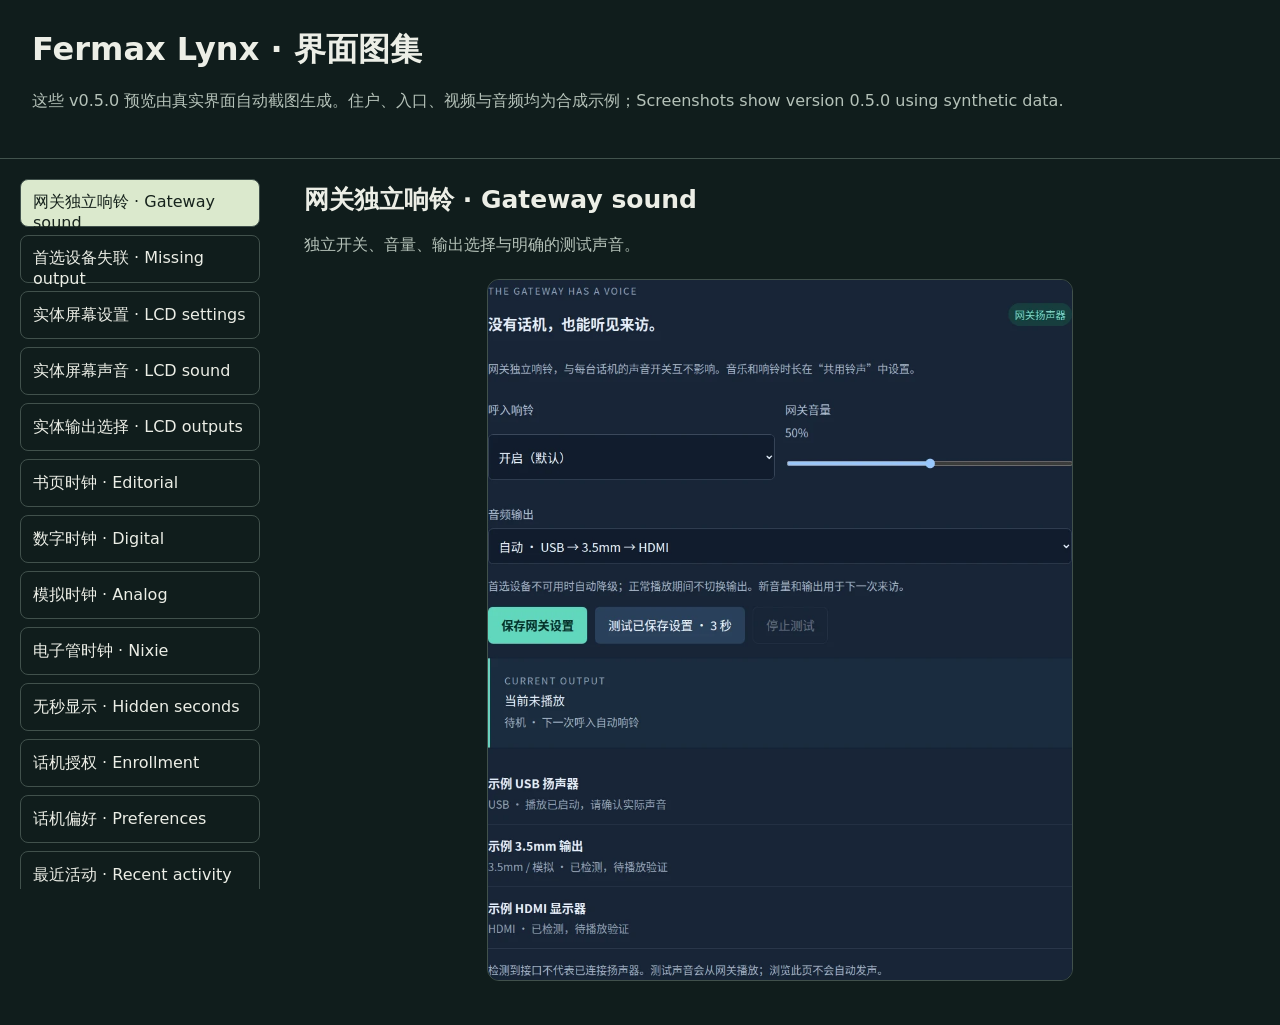
==== docs/demo/index.html @ 6177f625 "Prepare v0.5.0 gateway sound release documentation" ====
<!doctype html>
<html lang="zh-CN"><meta charset="utf-8"><meta name="viewport" content="width=device-width, initial-scale=1">
<title>Fermax Lynx · 界面图集</title><style>
:root{color-scheme:dark;font-family:system-ui,sans-serif;background:#101d1c;color:#eceee6}*{box-sizing:border-box}body{margin:0}header{padding:28px 32px;border-bottom:1px solid #42534d}h1{font-size:32px;margin:0 0 12px}p{line-height:1.65;color:#b5c2b9}main{display:grid;grid-template-columns:280px minmax(0,1fr)}nav{padding:20px;display:grid;gap:8px;align-content:start;max-height:calc(100vh - 170px);overflow:auto;position:sticky;top:0}button{font:inherit;font-size:16px;text-align:left;color:inherit;border:1px solid #41514c;background:transparent;border-radius:8px;padding:12px;min-height:48px;cursor:pointer}button[aria-pressed=true]{background:#dbe9cd;color:#17231d}button:focus-visible,a:focus-visible{outline:3px solid #ebc777;outline-offset:3px}section{padding:24px;min-width:0}figure{margin:0}figure[hidden]{display:none}h2{margin:0;font-size:25px}img{display:block;max-width:100%;max-height:78vh;height:auto;width:auto;margin:20px auto;border:1px solid #41514c;border-radius:12px}a{color:#dbe9cd}@media(max-width:720px){main{display:block}nav{position:static;max-height:230px;grid-template-columns:repeat(2,minmax(0,1fr))}header,section{padding:20px}h1{font-size:27px}}
</style><header><h1>Fermax Lynx · 界面图集</h1><p>这些 v0.5.0 预览由真实界面自动截图生成。住户、入口、视频与音频均为合成示例；Screenshots show version 0.5.0 using synthetic data.</p></header><main><nav aria-label="选择界面"><button type="button" data-index="0" aria-pressed="true">网关独立响铃 · Gateway sound</button><button type="button" data-index="1" aria-pressed="false">首选设备失联 · Missing output</button><button type="button" data-index="2" aria-pressed="false">实体屏幕设置 · LCD settings</button><button type="button" data-index="3" aria-pressed="false">实体屏幕声音 · LCD sound</button><button type="button" data-index="4" aria-pressed="false">实体输出选择 · LCD outputs</button><button type="button" data-index="5" aria-pressed="false">书页时钟 · Editorial</button><button type="button" data-index="6" aria-pressed="false">数字时钟 · Digital</button><button type="button" data-index="7" aria-pressed="false">模拟时钟 · Analog</button><button type="button" data-index="8" aria-pressed="false">电子管时钟 · Nixie</button><button type="button" data-index="9" aria-pressed="false">无秒显示 · Hidden seconds</button><button type="button" data-index="10" aria-pressed="false">话机授权 · Enrollment</button><button type="button" data-index="11" aria-pressed="false">话机偏好 · Preferences</button><button type="button" data-index="12" aria-pressed="false">最近活动 · Recent activity</button><button type="button" data-index="13" aria-pressed="false">入口预览 · Preview</button><button type="button" data-index="14" aria-pressed="false">来访画面 · Incoming visit</button><button type="button" data-index="15" aria-pressed="false">响铃结束 · Ring window ended</button><button type="button" data-index="16" aria-pressed="false">本次静音 · Muted visit</button><button type="button" data-index="17" aria-pressed="false">竖屏平板 · Portrait tablet</button><button type="button" data-index="18" aria-pressed="false">手机竖屏 · Narrow screen</button><button type="button" data-index="19" aria-pressed="false">手机横屏 · Short landscape</button><button type="button" data-index="20" aria-pressed="false">画面过期 · Stale frame</button><button type="button" data-index="21" aria-pressed="false">连接中断 · Offline</button><button type="button" data-index="22" aria-pressed="false">授权撤销 · Revoked</button><button type="button" data-index="23" aria-pressed="false">限时自动开门 · Timed policy</button><button type="button" data-index="24" aria-pressed="false">无时限自动开门 · Unlimited policy</button><button type="button" data-index="25" aria-pressed="false">管理页失联 · Unknown policy state</button><button type="button" data-index="26" aria-pressed="false">放大管理页 · 200% layout</button><button type="button" data-index="27" aria-pressed="false">设置导航 · Settings navigation</button><button type="button" data-index="28" aria-pressed="false">16 首铃声 · Ringtone library</button><button type="button" data-index="29" aria-pressed="false">管理员登录 · Sign in</button><button type="button" data-index="30" aria-pressed="false">管理首页 · Dashboard</button><button type="button" data-index="31" aria-pressed="false">内置铃声 · Built-in melodies</button><button type="button" data-index="32" aria-pressed="false">自定义音乐 · Custom music</button><button type="button" data-index="33" aria-pressed="false">网关配置 · Configuration</button><button type="button" data-index="34" aria-pressed="false">密码设置 · Password</button><button type="button" data-index="35" aria-pressed="false">事件日志 · Journal</button><button type="button" data-index="36" aria-pressed="false">设备管理 · Devices</button></nav><section aria-live="polite"><figure id="view-0"><figcaption><h2>网关独立响铃 · Gateway sound</h2><p>独立开关、音量、输出选择与明确的测试声音。</p></figcaption><a href="admin-gateway-sound.webp"><img src="admin-gateway-sound.webp" alt="网关独立响铃 · Gateway sound" loading="lazy"></a></figure><figure id="view-1" hidden><figcaption><h2>首选设备失联 · Missing output</h2><p>保留首选偏好，显示设备状态并自动降级。</p></figcaption><a href="admin-gateway-no-device.webp"><img src="admin-gateway-no-device.webp" alt="首选设备失联 · Missing output" loading="lazy"></a></figure><figure id="view-2" hidden><figcaption><h2>实体屏幕设置 · LCD settings</h2><p>声音与自动开门分别进入，保留大触控按钮。</p></figcaption><a href="lcd-settings.webp"><img src="lcd-settings.webp" alt="实体屏幕设置 · LCD settings" loading="lazy"></a></figure><figure id="view-3" hidden><figcaption><h2>实体屏幕声音 · LCD sound</h2><p>本机开关、音量、实际输出及三秒试音。</p></figcaption><a href="lcd-sound.webp"><img src="lcd-sound.webp" alt="实体屏幕声音 · LCD sound" loading="lazy"></a></figure><figure id="view-4" hidden><figcaption><h2>实体输出选择 · LCD outputs</h2><p>大按钮分页选择自动或具体设备。</p></figcaption><a href="lcd-outputs.webp"><img src="lcd-outputs.webp" alt="实体输出选择 · LCD outputs" loading="lazy"></a></figure><figure id="view-5" hidden><figcaption><h2>书页时钟 · Editorial</h2><p>舒展的衬线数字与低对比度状态。</p></figcaption><a href="clock-editorial.webp"><img src="clock-editorial.webp" alt="书页时钟 · Editorial" loading="lazy"></a></figure><figure id="view-6" hidden><figcaption><h2>数字时钟 · Digital</h2><p>醒目的数字，适合远距离查看。</p></figcaption><a href="clock-digital.webp"><img src="clock-digital.webp" alt="数字时钟 · Digital" loading="lazy"></a></figure><figure id="view-7" hidden><figcaption><h2>模拟时钟 · Analog</h2><p>刻度与指针；秒针可隐藏、跳动或平滑移动。</p></figcaption><a href="clock-analog.webp"><img src="clock-analog.webp" alt="模拟时钟 · Analog" loading="lazy"></a></figure><figure id="view-8" hidden><figcaption><h2>电子管时钟 · Nixie</h2><p>由 CSS 绘制的暖色玻璃与发光数字。</p></figcaption><a href="clock-nixie.webp"><img src="clock-nixie.webp" alt="电子管时钟 · Nixie" loading="lazy"></a></figure><figure id="view-9" hidden><figcaption><h2>无秒显示 · Hidden seconds</h2><p>隐藏秒数，让空闲界面更安静。</p></figcaption><a href="clock-nixie-quiet.webp"><img src="clock-nixie-quiet.webp" alt="无秒显示 · Hidden seconds" loading="lazy"></a></figure><figure id="view-10" hidden><figcaption><h2>话机授权 · Enrollment</h2><p>管理员选择设备名称与入口范围。</p></figcaption><a href="phone-enrollment.webp"><img src="phone-enrollment.webp" alt="话机授权 · Enrollment" loading="lazy"></a></figure><figure id="view-11" hidden><figcaption><h2>话机偏好 · Preferences</h2><p>本机时钟、秒针、音量与入口预览。</p></figcaption><a href="phone-preferences.webp"><img src="phone-preferences.webp" alt="话机偏好 · Preferences" loading="lazy"></a></figure><figure id="view-12" hidden><figcaption><h2>最近活动 · Recent activity</h2><p>展开查看最近三项活动。</p></figcaption><a href="phone-recent.webp"><img src="phone-recent.webp" alt="最近活动 · Recent activity" loading="lazy"></a></figure><figure id="view-13" hidden><figcaption><h2>入口预览 · Preview</h2><p>完整保留 4:3 画面，操作浮在画面上。</p></figcaption><a href="phone-preview.webp"><img src="phone-preview.webp" alt="入口预览 · Preview" loading="lazy"></a></figure><figure id="view-14" hidden><figcaption><h2>来访画面 · Incoming visit</h2><p>紧凑标题与大触控按钮，音乐按设定时长循环。</p></figcaption><a href="phone-incoming.webp"><img src="phone-incoming.webp" alt="来访画面 · Incoming visit" loading="lazy"></a></figure><figure id="view-15" hidden><figcaption><h2>响铃结束 · Ring window ended</h2><p>音乐停止后仍可查看画面和操作。</p></figcaption><a href="phone-ring-ended.webp"><img src="phone-ring-ended.webp" alt="响铃结束 · Ring window ended" loading="lazy"></a></figure><figure id="view-16" hidden><figcaption><h2>本次静音 · Muted visit</h2><p>只静音当前来访。</p></figcaption><a href="phone-muted.webp"><img src="phone-muted.webp" alt="本次静音 · Muted visit" loading="lazy"></a></figure><figure id="view-17" hidden><figcaption><h2>竖屏平板 · Portrait tablet</h2><p>完整画面居中，保留必要留白。</p></figcaption><a href="phone-portrait.webp"><img src="phone-portrait.webp" alt="竖屏平板 · Portrait tablet" loading="lazy"></a></figure><figure id="view-18" hidden><figcaption><h2>手机竖屏 · Narrow screen</h2><p>较窄屏幕仍保留完整画面与操作。</p></figcaption><a href="phone-mobile.webp"><img src="phone-mobile.webp" alt="手机竖屏 · Narrow screen" loading="lazy"></a></figure><figure id="view-19" hidden><figcaption><h2>手机横屏 · Short landscape</h2><p>短横屏使用紧凑的覆盖控件。</p></figcaption><a href="phone-wide.webp"><img src="phone-wide.webp" alt="手机横屏 · Short landscape" loading="lazy"></a></figure><figure id="view-20" hidden><figcaption><h2>画面过期 · Stale frame</h2><p>不把旧帧当成实时画面。</p></figcaption><a href="phone-stale-video.webp"><img src="phone-stale-video.webp" alt="画面过期 · Stale frame" loading="lazy"></a></figure><figure id="view-21" hidden><figcaption><h2>连接中断 · Offline</h2><p>状态清楚呈现，断线时禁用控制。</p></figcaption><a href="phone-offline.webp"><img src="phone-offline.webp" alt="连接中断 · Offline" loading="lazy"></a></figure><figure id="view-22" hidden><figcaption><h2>授权撤销 · Revoked</h2><p>撤销后退出话机，重新授权才能使用。</p></figcaption><a href="phone-revoked.webp"><img src="phone-revoked.webp" alt="授权撤销 · Revoked" loading="lazy"></a></figure><figure id="view-23" hidden><figcaption><h2>限时自动开门 · Timed policy</h2><p>已启用时仅显示状态、截止时间和停止按钮。</p></figcaption><a href="admin-auto-timed.webp"><img src="admin-auto-timed.webp" alt="限时自动开门 · Timed policy" loading="lazy"></a></figure><figure id="view-24" hidden><figcaption><h2>无时限自动开门 · Unlimited policy</h2><p>只提供停止操作，隐藏再次启用和时长选择。</p></figcaption><a href="admin-auto-unlimited.webp"><img src="admin-auto-unlimited.webp" alt="无时限自动开门 · Unlimited policy" loading="lazy"></a></figure><figure id="view-25" hidden><figcaption><h2>管理页失联 · Unknown policy state</h2><p>无法确认服务器状态时隐藏策略操作，恢复后重新读取。</p></figcaption><a href="admin-offline.webp"><img src="admin-offline.webp" alt="管理页失联 · Unknown policy state" loading="lazy"></a></figure><figure id="view-26" hidden><figcaption><h2>放大管理页 · 200% layout</h2><p>导航自然换行，入口按钮不重叠。</p></figcaption><a href="admin-zoom.webp"><img src="admin-zoom.webp" alt="放大管理页 · 200% layout" loading="lazy"></a></figure><figure id="view-27" hidden><figcaption><h2>设置导航 · Settings navigation</h2><p>铃声、话机设备、网关配置和密码按任务分区。</p></figcaption><a href="admin-settings.webp"><img src="admin-settings.webp" alt="设置导航 · Settings navigation" loading="lazy"></a></figure><figure id="view-28" hidden><figcaption><h2>16 首铃声 · Ringtone library</h2><p>点击选择并试听，保存后用于下一次来访。</p></figcaption><a href="admin-ringtone-library.webp"><img src="admin-ringtone-library.webp" alt="16 首铃声 · Ringtone library" loading="lazy"></a></figure><figure id="view-29" hidden><figcaption><h2>管理员登录 · Sign in</h2><p>独立的管理员登录入口。</p></figcaption><a href="admin-login.webp"><img src="admin-login.webp" alt="管理员登录 · Sign in" loading="lazy"></a></figure><figure id="view-30" hidden><figcaption><h2>管理首页 · Dashboard</h2><p>网关、入口、策略与活动概览。</p></figcaption><a href="admin-dashboard.webp"><img src="admin-dashboard.webp" alt="管理首页 · Dashboard" loading="lazy"></a></figure><figure id="view-31" hidden><figcaption><h2>内置铃声 · Built-in melodies</h2><p>管理员配置铃声及 15/30/45/60 秒时长。</p></figcaption><a href="admin-ringtone.webp"><img src="admin-ringtone.webp" alt="内置铃声 · Built-in melodies" loading="lazy"></a></figure><figure id="view-32" hidden><figcaption><h2>自定义音乐 · Custom music</h2><p>导入、试听并保存自己的音乐。</p></figcaption><a href="admin-custom-music.webp"><img src="admin-custom-music.webp" alt="自定义音乐 · Custom music" loading="lazy"></a></figure><figure id="view-33" hidden><figcaption><h2>网关配置 · Configuration</h2><p>身份、接口与入口配置；保存不改变系统网卡地址。</p></figcaption><a href="admin-network.webp"><img src="admin-network.webp" alt="网关配置 · Configuration" loading="lazy"></a></figure><figure id="view-34" hidden><figcaption><h2>密码设置 · Password</h2><p>修改管理员密码。</p></figcaption><a href="admin-password.webp"><img src="admin-password.webp" alt="密码设置 · Password" loading="lazy"></a></figure><figure id="view-35" hidden><figcaption><h2>事件日志 · Journal</h2><p>查询并导出网关活动记录。</p></figcaption><a href="admin-journal.webp"><img src="admin-journal.webp" alt="事件日志 · Journal" loading="lazy"></a></figure><figure id="view-36" hidden><figcaption><h2>设备管理 · Devices</h2><p>查看设备授权及其入口范围。</p></figcaption><a href="admin-devices.webp"><img src="admin-devices.webp" alt="设备管理 · Devices" loading="lazy"></a></figure></section></main><script>
document.querySelectorAll('nav button').forEach(button=>button.addEventListener('click',()=>{document.querySelectorAll('nav button').forEach(item=>item.setAttribute('aria-pressed',String(item===button)));document.querySelectorAll('figure').forEach((figure,index)=>figure.hidden=String(index)!==button.dataset.index)}));
</script></html>
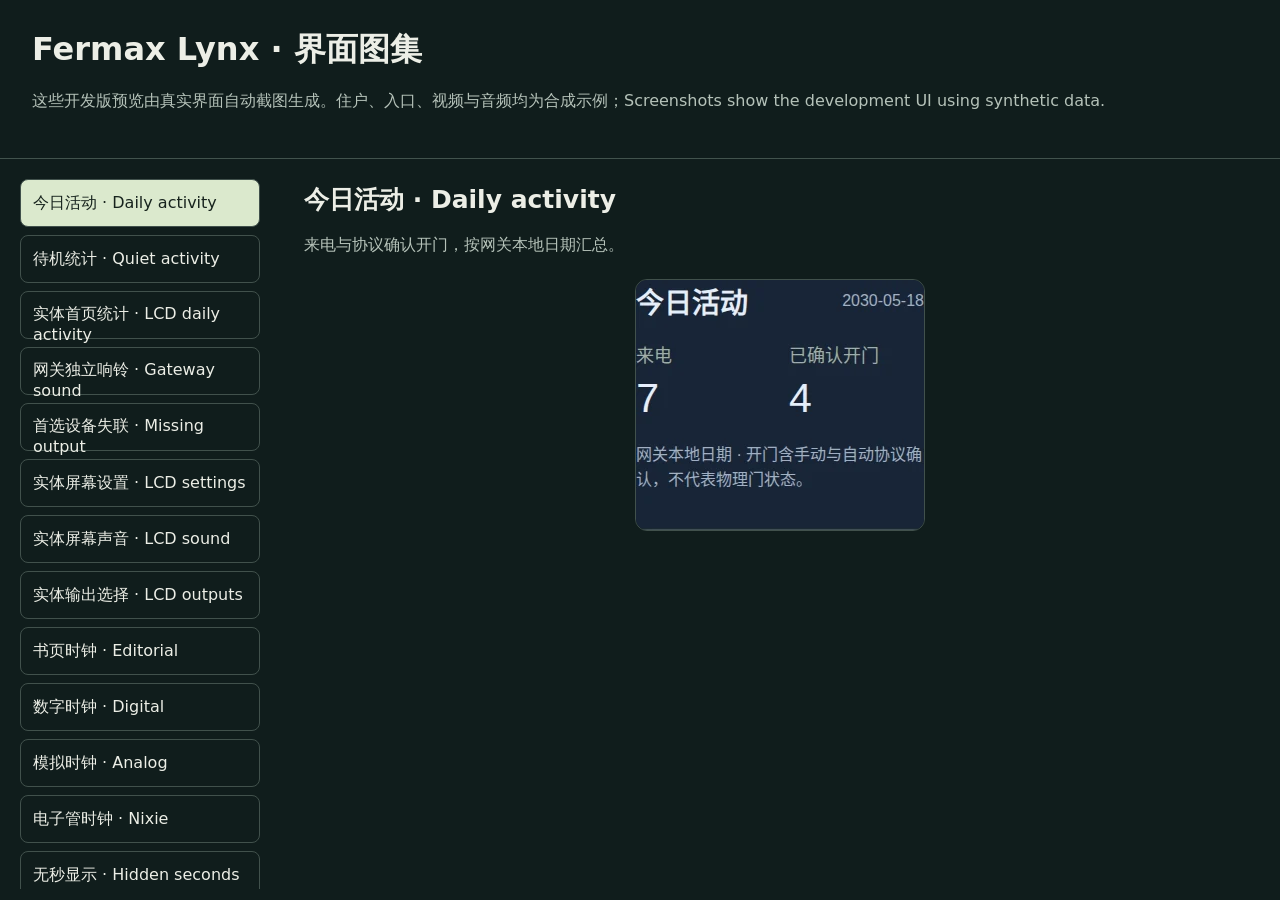
==== commit 93ce83f3: "Add scoped daily activity statistics and phone icon UI" ====
--- a/docs/demo/index.html
+++ b/docs/demo/index.html
@@ -2,6 +2,6 @@
 <html lang="zh-CN"><meta charset="utf-8"><meta name="viewport" content="width=device-width, initial-scale=1">
 <title>Fermax Lynx · 界面图集</title><style>
 :root{color-scheme:dark;font-family:system-ui,sans-serif;background:#101d1c;color:#eceee6}*{box-sizing:border-box}body{margin:0}header{padding:28px 32px;border-bottom:1px solid #42534d}h1{font-size:32px;margin:0 0 12px}p{line-height:1.65;color:#b5c2b9}main{display:grid;grid-template-columns:280px minmax(0,1fr)}nav{padding:20px;display:grid;gap:8px;align-content:start;max-height:calc(100vh - 170px);overflow:auto;position:sticky;top:0}button{font:inherit;font-size:16px;text-align:left;color:inherit;border:1px solid #41514c;background:transparent;border-radius:8px;padding:12px;min-height:48px;cursor:pointer}button[aria-pressed=true]{background:#dbe9cd;color:#17231d}button:focus-visible,a:focus-visible{outline:3px solid #ebc777;outline-offset:3px}section{padding:24px;min-width:0}figure{margin:0}figure[hidden]{display:none}h2{margin:0;font-size:25px}img{display:block;max-width:100%;max-height:78vh;height:auto;width:auto;margin:20px auto;border:1px solid #41514c;border-radius:12px}a{color:#dbe9cd}@media(max-width:720px){main{display:block}nav{position:static;max-height:230px;grid-template-columns:repeat(2,minmax(0,1fr))}header,section{padding:20px}h1{font-size:27px}}
-</style><header><h1>Fermax Lynx · 界面图集</h1><p>这些 v0.5.0 预览由真实界面自动截图生成。住户、入口、视频与音频均为合成示例；Screenshots show version 0.5.0 using synthetic data.</p></header><main><nav aria-label="选择界面"><button type="button" data-index="0" aria-pressed="true">网关独立响铃 · Gateway sound</button><button type="button" data-index="1" aria-pressed="false">首选设备失联 · Missing output</button><button type="button" data-index="2" aria-pressed="false">实体屏幕设置 · LCD settings</button><button type="button" data-index="3" aria-pressed="false">实体屏幕声音 · LCD sound</button><button type="button" data-index="4" aria-pressed="false">实体输出选择 · LCD outputs</button><button type="button" data-index="5" aria-pressed="false">书页时钟 · Editorial</button><button type="button" data-index="6" aria-pressed="false">数字时钟 · Digital</button><button type="button" data-index="7" aria-pressed="false">模拟时钟 · Analog</button><button type="button" data-index="8" aria-pressed="false">电子管时钟 · Nixie</button><button type="button" data-index="9" aria-pressed="false">无秒显示 · Hidden seconds</button><button type="button" data-index="10" aria-pressed="false">话机授权 · Enrollment</button><button type="button" data-index="11" aria-pressed="false">话机偏好 · Preferences</button><button type="button" data-index="12" aria-pressed="false">最近活动 · Recent activity</button><button type="button" data-index="13" aria-pressed="false">入口预览 · Preview</button><button type="button" data-index="14" aria-pressed="false">来访画面 · Incoming visit</button><button type="button" data-index="15" aria-pressed="false">响铃结束 · Ring window ended</button><button type="button" data-index="16" aria-pressed="false">本次静音 · Muted visit</button><button type="button" data-index="17" aria-pressed="false">竖屏平板 · Portrait tablet</button><button type="button" data-index="18" aria-pressed="false">手机竖屏 · Narrow screen</button><button type="button" data-index="19" aria-pressed="false">手机横屏 · Short landscape</button><button type="button" data-index="20" aria-pressed="false">画面过期 · Stale frame</button><button type="button" data-index="21" aria-pressed="false">连接中断 · Offline</button><button type="button" data-index="22" aria-pressed="false">授权撤销 · Revoked</button><button type="button" data-index="23" aria-pressed="false">限时自动开门 · Timed policy</button><button type="button" data-index="24" aria-pressed="false">无时限自动开门 · Unlimited policy</button><button type="button" data-index="25" aria-pressed="false">管理页失联 · Unknown policy state</button><button type="button" data-index="26" aria-pressed="false">放大管理页 · 200% layout</button><button type="button" data-index="27" aria-pressed="false">设置导航 · Settings navigation</button><button type="button" data-index="28" aria-pressed="false">16 首铃声 · Ringtone library</button><button type="button" data-index="29" aria-pressed="false">管理员登录 · Sign in</button><button type="button" data-index="30" aria-pressed="false">管理首页 · Dashboard</button><button type="button" data-index="31" aria-pressed="false">内置铃声 · Built-in melodies</button><button type="button" data-index="32" aria-pressed="false">自定义音乐 · Custom music</button><button type="button" data-index="33" aria-pressed="false">网关配置 · Configuration</button><button type="button" data-index="34" aria-pressed="false">密码设置 · Password</button><button type="button" data-index="35" aria-pressed="false">事件日志 · Journal</button><button type="button" data-index="36" aria-pressed="false">设备管理 · Devices</button></nav><section aria-live="polite"><figure id="view-0"><figcaption><h2>网关独立响铃 · Gateway sound</h2><p>独立开关、音量、输出选择与明确的测试声音。</p></figcaption><a href="admin-gateway-sound.webp"><img src="admin-gateway-sound.webp" alt="网关独立响铃 · Gateway sound" loading="lazy"></a></figure><figure id="view-1" hidden><figcaption><h2>首选设备失联 · Missing output</h2><p>保留首选偏好，显示设备状态并自动降级。</p></figcaption><a href="admin-gateway-no-device.webp"><img src="admin-gateway-no-device.webp" alt="首选设备失联 · Missing output" loading="lazy"></a></figure><figure id="view-2" hidden><figcaption><h2>实体屏幕设置 · LCD settings</h2><p>声音与自动开门分别进入，保留大触控按钮。</p></figcaption><a href="lcd-settings.webp"><img src="lcd-settings.webp" alt="实体屏幕设置 · LCD settings" loading="lazy"></a></figure><figure id="view-3" hidden><figcaption><h2>实体屏幕声音 · LCD sound</h2><p>本机开关、音量、实际输出及三秒试音。</p></figcaption><a href="lcd-sound.webp"><img src="lcd-sound.webp" alt="实体屏幕声音 · LCD sound" loading="lazy"></a></figure><figure id="view-4" hidden><figcaption><h2>实体输出选择 · LCD outputs</h2><p>大按钮分页选择自动或具体设备。</p></figcaption><a href="lcd-outputs.webp"><img src="lcd-outputs.webp" alt="实体输出选择 · LCD outputs" loading="lazy"></a></figure><figure id="view-5" hidden><figcaption><h2>书页时钟 · Editorial</h2><p>舒展的衬线数字与低对比度状态。</p></figcaption><a href="clock-editorial.webp"><img src="clock-editorial.webp" alt="书页时钟 · Editorial" loading="lazy"></a></figure><figure id="view-6" hidden><figcaption><h2>数字时钟 · Digital</h2><p>醒目的数字，适合远距离查看。</p></figcaption><a href="clock-digital.webp"><img src="clock-digital.webp" alt="数字时钟 · Digital" loading="lazy"></a></figure><figure id="view-7" hidden><figcaption><h2>模拟时钟 · Analog</h2><p>刻度与指针；秒针可隐藏、跳动或平滑移动。</p></figcaption><a href="clock-analog.webp"><img src="clock-analog.webp" alt="模拟时钟 · Analog" loading="lazy"></a></figure><figure id="view-8" hidden><figcaption><h2>电子管时钟 · Nixie</h2><p>由 CSS 绘制的暖色玻璃与发光数字。</p></figcaption><a href="clock-nixie.webp"><img src="clock-nixie.webp" alt="电子管时钟 · Nixie" loading="lazy"></a></figure><figure id="view-9" hidden><figcaption><h2>无秒显示 · Hidden seconds</h2><p>隐藏秒数，让空闲界面更安静。</p></figcaption><a href="clock-nixie-quiet.webp"><img src="clock-nixie-quiet.webp" alt="无秒显示 · Hidden seconds" loading="lazy"></a></figure><figure id="view-10" hidden><figcaption><h2>话机授权 · Enrollment</h2><p>管理员选择设备名称与入口范围。</p></figcaption><a href="phone-enrollment.webp"><img src="phone-enrollment.webp" alt="话机授权 · Enrollment" loading="lazy"></a></figure><figure id="view-11" hidden><figcaption><h2>话机偏好 · Preferences</h2><p>本机时钟、秒针、音量与入口预览。</p></figcaption><a href="phone-preferences.webp"><img src="phone-preferences.webp" alt="话机偏好 · Preferences" loading="lazy"></a></figure><figure id="view-12" hidden><figcaption><h2>最近活动 · Recent activity</h2><p>展开查看最近三项活动。</p></figcaption><a href="phone-recent.webp"><img src="phone-recent.webp" alt="最近活动 · Recent activity" loading="lazy"></a></figure><figure id="view-13" hidden><figcaption><h2>入口预览 · Preview</h2><p>完整保留 4:3 画面，操作浮在画面上。</p></figcaption><a href="phone-preview.webp"><img src="phone-preview.webp" alt="入口预览 · Preview" loading="lazy"></a></figure><figure id="view-14" hidden><figcaption><h2>来访画面 · Incoming visit</h2><p>紧凑标题与大触控按钮，音乐按设定时长循环。</p></figcaption><a href="phone-incoming.webp"><img src="phone-incoming.webp" alt="来访画面 · Incoming visit" loading="lazy"></a></figure><figure id="view-15" hidden><figcaption><h2>响铃结束 · Ring window ended</h2><p>音乐停止后仍可查看画面和操作。</p></figcaption><a href="phone-ring-ended.webp"><img src="phone-ring-ended.webp" alt="响铃结束 · Ring window ended" loading="lazy"></a></figure><figure id="view-16" hidden><figcaption><h2>本次静音 · Muted visit</h2><p>只静音当前来访。</p></figcaption><a href="phone-muted.webp"><img src="phone-muted.webp" alt="本次静音 · Muted visit" loading="lazy"></a></figure><figure id="view-17" hidden><figcaption><h2>竖屏平板 · Portrait tablet</h2><p>完整画面居中，保留必要留白。</p></figcaption><a href="phone-portrait.webp"><img src="phone-portrait.webp" alt="竖屏平板 · Portrait tablet" loading="lazy"></a></figure><figure id="view-18" hidden><figcaption><h2>手机竖屏 · Narrow screen</h2><p>较窄屏幕仍保留完整画面与操作。</p></figcaption><a href="phone-mobile.webp"><img src="phone-mobile.webp" alt="手机竖屏 · Narrow screen" loading="lazy"></a></figure><figure id="view-19" hidden><figcaption><h2>手机横屏 · Short landscape</h2><p>短横屏使用紧凑的覆盖控件。</p></figcaption><a href="phone-wide.webp"><img src="phone-wide.webp" alt="手机横屏 · Short landscape" loading="lazy"></a></figure><figure id="view-20" hidden><figcaption><h2>画面过期 · Stale frame</h2><p>不把旧帧当成实时画面。</p></figcaption><a href="phone-stale-video.webp"><img src="phone-stale-video.webp" alt="画面过期 · Stale frame" loading="lazy"></a></figure><figure id="view-21" hidden><figcaption><h2>连接中断 · Offline</h2><p>状态清楚呈现，断线时禁用控制。</p></figcaption><a href="phone-offline.webp"><img src="phone-offline.webp" alt="连接中断 · Offline" loading="lazy"></a></figure><figure id="view-22" hidden><figcaption><h2>授权撤销 · Revoked</h2><p>撤销后退出话机，重新授权才能使用。</p></figcaption><a href="phone-revoked.webp"><img src="phone-revoked.webp" alt="授权撤销 · Revoked" loading="lazy"></a></figure><figure id="view-23" hidden><figcaption><h2>限时自动开门 · Timed policy</h2><p>已启用时仅显示状态、截止时间和停止按钮。</p></figcaption><a href="admin-auto-timed.webp"><img src="admin-auto-timed.webp" alt="限时自动开门 · Timed policy" loading="lazy"></a></figure><figure id="view-24" hidden><figcaption><h2>无时限自动开门 · Unlimited policy</h2><p>只提供停止操作，隐藏再次启用和时长选择。</p></figcaption><a href="admin-auto-unlimited.webp"><img src="admin-auto-unlimited.webp" alt="无时限自动开门 · Unlimited policy" loading="lazy"></a></figure><figure id="view-25" hidden><figcaption><h2>管理页失联 · Unknown policy state</h2><p>无法确认服务器状态时隐藏策略操作，恢复后重新读取。</p></figcaption><a href="admin-offline.webp"><img src="admin-offline.webp" alt="管理页失联 · Unknown policy state" loading="lazy"></a></figure><figure id="view-26" hidden><figcaption><h2>放大管理页 · 200% layout</h2><p>导航自然换行，入口按钮不重叠。</p></figcaption><a href="admin-zoom.webp"><img src="admin-zoom.webp" alt="放大管理页 · 200% layout" loading="lazy"></a></figure><figure id="view-27" hidden><figcaption><h2>设置导航 · Settings navigation</h2><p>铃声、话机设备、网关配置和密码按任务分区。</p></figcaption><a href="admin-settings.webp"><img src="admin-settings.webp" alt="设置导航 · Settings navigation" loading="lazy"></a></figure><figure id="view-28" hidden><figcaption><h2>16 首铃声 · Ringtone library</h2><p>点击选择并试听，保存后用于下一次来访。</p></figcaption><a href="admin-ringtone-library.webp"><img src="admin-ringtone-library.webp" alt="16 首铃声 · Ringtone library" loading="lazy"></a></figure><figure id="view-29" hidden><figcaption><h2>管理员登录 · Sign in</h2><p>独立的管理员登录入口。</p></figcaption><a href="admin-login.webp"><img src="admin-login.webp" alt="管理员登录 · Sign in" loading="lazy"></a></figure><figure id="view-30" hidden><figcaption><h2>管理首页 · Dashboard</h2><p>网关、入口、策略与活动概览。</p></figcaption><a href="admin-dashboard.webp"><img src="admin-dashboard.webp" alt="管理首页 · Dashboard" loading="lazy"></a></figure><figure id="view-31" hidden><figcaption><h2>内置铃声 · Built-in melodies</h2><p>管理员配置铃声及 15/30/45/60 秒时长。</p></figcaption><a href="admin-ringtone.webp"><img src="admin-ringtone.webp" alt="内置铃声 · Built-in melodies" loading="lazy"></a></figure><figure id="view-32" hidden><figcaption><h2>自定义音乐 · Custom music</h2><p>导入、试听并保存自己的音乐。</p></figcaption><a href="admin-custom-music.webp"><img src="admin-custom-music.webp" alt="自定义音乐 · Custom music" loading="lazy"></a></figure><figure id="view-33" hidden><figcaption><h2>网关配置 · Configuration</h2><p>身份、接口与入口配置；保存不改变系统网卡地址。</p></figcaption><a href="admin-network.webp"><img src="admin-network.webp" alt="网关配置 · Configuration" loading="lazy"></a></figure><figure id="view-34" hidden><figcaption><h2>密码设置 · Password</h2><p>修改管理员密码。</p></figcaption><a href="admin-password.webp"><img src="admin-password.webp" alt="密码设置 · Password" loading="lazy"></a></figure><figure id="view-35" hidden><figcaption><h2>事件日志 · Journal</h2><p>查询并导出网关活动记录。</p></figcaption><a href="admin-journal.webp"><img src="admin-journal.webp" alt="事件日志 · Journal" loading="lazy"></a></figure><figure id="view-36" hidden><figcaption><h2>设备管理 · Devices</h2><p>查看设备授权及其入口范围。</p></figcaption><a href="admin-devices.webp"><img src="admin-devices.webp" alt="设备管理 · Devices" loading="lazy"></a></figure></section></main><script>
+</style><header><h1>Fermax Lynx · 界面图集</h1><p>这些开发版预览由真实界面自动截图生成。住户、入口、视频与音频均为合成示例；Screenshots show the development UI using synthetic data.</p></header><main><nav aria-label="选择界面"><button type="button" data-index="0" aria-pressed="true">今日活动 · Daily activity</button><button type="button" data-index="1" aria-pressed="false">待机统计 · Quiet activity</button><button type="button" data-index="2" aria-pressed="false">实体首页统计 · LCD daily activity</button><button type="button" data-index="3" aria-pressed="false">网关独立响铃 · Gateway sound</button><button type="button" data-index="4" aria-pressed="false">首选设备失联 · Missing output</button><button type="button" data-index="5" aria-pressed="false">实体屏幕设置 · LCD settings</button><button type="button" data-index="6" aria-pressed="false">实体屏幕声音 · LCD sound</button><button type="button" data-index="7" aria-pressed="false">实体输出选择 · LCD outputs</button><button type="button" data-index="8" aria-pressed="false">书页时钟 · Editorial</button><button type="button" data-index="9" aria-pressed="false">数字时钟 · Digital</button><button type="button" data-index="10" aria-pressed="false">模拟时钟 · Analog</button><button type="button" data-index="11" aria-pressed="false">电子管时钟 · Nixie</button><button type="button" data-index="12" aria-pressed="false">无秒显示 · Hidden seconds</button><button type="button" data-index="13" aria-pressed="false">话机授权 · Enrollment</button><button type="button" data-index="14" aria-pressed="false">话机偏好 · Preferences</button><button type="button" data-index="15" aria-pressed="false">最近活动 · Recent activity</button><button type="button" data-index="16" aria-pressed="false">入口预览 · Preview</button><button type="button" data-index="17" aria-pressed="false">来访画面 · Incoming visit</button><button type="button" data-index="18" aria-pressed="false">响铃结束 · Ring window ended</button><button type="button" data-index="19" aria-pressed="false">本次静音 · Muted visit</button><button type="button" data-index="20" aria-pressed="false">竖屏平板 · Portrait tablet</button><button type="button" data-index="21" aria-pressed="false">手机竖屏 · Narrow screen</button><button type="button" data-index="22" aria-pressed="false">手机横屏 · Short landscape</button><button type="button" data-index="23" aria-pressed="false">画面过期 · Stale frame</button><button type="button" data-index="24" aria-pressed="false">连接中断 · Offline</button><button type="button" data-index="25" aria-pressed="false">授权撤销 · Revoked</button><button type="button" data-index="26" aria-pressed="false">限时自动开门 · Timed policy</button><button type="button" data-index="27" aria-pressed="false">无时限自动开门 · Unlimited policy</button><button type="button" data-index="28" aria-pressed="false">管理页失联 · Unknown policy state</button><button type="button" data-index="29" aria-pressed="false">放大管理页 · 200% layout</button><button type="button" data-index="30" aria-pressed="false">设置导航 · Settings navigation</button><button type="button" data-index="31" aria-pressed="false">16 首铃声 · Ringtone library</button><button type="button" data-index="32" aria-pressed="false">管理员登录 · Sign in</button><button type="button" data-index="33" aria-pressed="false">管理首页 · Dashboard</button><button type="button" data-index="34" aria-pressed="false">内置铃声 · Built-in melodies</button><button type="button" data-index="35" aria-pressed="false">自定义音乐 · Custom music</button><button type="button" data-index="36" aria-pressed="false">网关配置 · Configuration</button><button type="button" data-index="37" aria-pressed="false">密码设置 · Password</button><button type="button" data-index="38" aria-pressed="false">事件日志 · Journal</button><button type="button" data-index="39" aria-pressed="false">设备管理 · Devices</button></nav><section aria-live="polite"><figure id="view-0"><figcaption><h2>今日活动 · Daily activity</h2><p>来电与协议确认开门，按网关本地日期汇总。</p></figcaption><a href="admin-statistics.webp"><img src="admin-statistics.webp" alt="今日活动 · Daily activity" loading="lazy"></a></figure><figure id="view-1" hidden><figcaption><h2>待机统计 · Quiet activity</h2><p>图标与数字，轻触或聚焦显示统计口径。</p></figcaption><a href="phone-statistics.webp"><img src="phone-statistics.webp" alt="待机统计 · Quiet activity" loading="lazy"></a></figure><figure id="view-2" hidden><figcaption><h2>实体首页统计 · LCD daily activity</h2><p>保持大按钮，简明显示今日来电与确认开门。</p></figcaption><a href="lcd-home.webp"><img src="lcd-home.webp" alt="实体首页统计 · LCD daily activity" loading="lazy"></a></figure><figure id="view-3" hidden><figcaption><h2>网关独立响铃 · Gateway sound</h2><p>独立开关、音量、输出选择与明确的测试声音。</p></figcaption><a href="admin-gateway-sound.webp"><img src="admin-gateway-sound.webp" alt="网关独立响铃 · Gateway sound" loading="lazy"></a></figure><figure id="view-4" hidden><figcaption><h2>首选设备失联 · Missing output</h2><p>保留首选偏好，显示设备状态并自动降级。</p></figcaption><a href="admin-gateway-no-device.webp"><img src="admin-gateway-no-device.webp" alt="首选设备失联 · Missing output" loading="lazy"></a></figure><figure id="view-5" hidden><figcaption><h2>实体屏幕设置 · LCD settings</h2><p>声音与自动开门分别进入，保留大触控按钮。</p></figcaption><a href="lcd-settings.webp"><img src="lcd-settings.webp" alt="实体屏幕设置 · LCD settings" loading="lazy"></a></figure><figure id="view-6" hidden><figcaption><h2>实体屏幕声音 · LCD sound</h2><p>本机开关、音量、实际输出及三秒试音。</p></figcaption><a href="lcd-sound.webp"><img src="lcd-sound.webp" alt="实体屏幕声音 · LCD sound" loading="lazy"></a></figure><figure id="view-7" hidden><figcaption><h2>实体输出选择 · LCD outputs</h2><p>大按钮分页选择自动或具体设备。</p></figcaption><a href="lcd-outputs.webp"><img src="lcd-outputs.webp" alt="实体输出选择 · LCD outputs" loading="lazy"></a></figure><figure id="view-8" hidden><figcaption><h2>书页时钟 · Editorial</h2><p>舒展的衬线数字与低对比度状态。</p></figcaption><a href="clock-editorial.webp"><img src="clock-editorial.webp" alt="书页时钟 · Editorial" loading="lazy"></a></figure><figure id="view-9" hidden><figcaption><h2>数字时钟 · Digital</h2><p>醒目的数字，适合远距离查看。</p></figcaption><a href="clock-digital.webp"><img src="clock-digital.webp" alt="数字时钟 · Digital" loading="lazy"></a></figure><figure id="view-10" hidden><figcaption><h2>模拟时钟 · Analog</h2><p>刻度与指针；秒针可隐藏、跳动或平滑移动。</p></figcaption><a href="clock-analog.webp"><img src="clock-analog.webp" alt="模拟时钟 · Analog" loading="lazy"></a></figure><figure id="view-11" hidden><figcaption><h2>电子管时钟 · Nixie</h2><p>由 CSS 绘制的暖色玻璃与发光数字。</p></figcaption><a href="clock-nixie.webp"><img src="clock-nixie.webp" alt="电子管时钟 · Nixie" loading="lazy"></a></figure><figure id="view-12" hidden><figcaption><h2>无秒显示 · Hidden seconds</h2><p>隐藏秒数，让空闲界面更安静。</p></figcaption><a href="clock-nixie-quiet.webp"><img src="clock-nixie-quiet.webp" alt="无秒显示 · Hidden seconds" loading="lazy"></a></figure><figure id="view-13" hidden><figcaption><h2>话机授权 · Enrollment</h2><p>管理员选择设备名称与入口范围。</p></figcaption><a href="phone-enrollment.webp"><img src="phone-enrollment.webp" alt="话机授权 · Enrollment" loading="lazy"></a></figure><figure id="view-14" hidden><figcaption><h2>话机偏好 · Preferences</h2><p>本机时钟、秒针、音量与入口预览。</p></figcaption><a href="phone-preferences.webp"><img src="phone-preferences.webp" alt="话机偏好 · Preferences" loading="lazy"></a></figure><figure id="view-15" hidden><figcaption><h2>最近活动 · Recent activity</h2><p>展开查看最近三项活动。</p></figcaption><a href="phone-recent.webp"><img src="phone-recent.webp" alt="最近活动 · Recent activity" loading="lazy"></a></figure><figure id="view-16" hidden><figcaption><h2>入口预览 · Preview</h2><p>完整保留 4:3 画面，操作浮在画面上。</p></figcaption><a href="phone-preview.webp"><img src="phone-preview.webp" alt="入口预览 · Preview" loading="lazy"></a></figure><figure id="view-17" hidden><figcaption><h2>来访画面 · Incoming visit</h2><p>紧凑标题与大触控按钮，音乐按设定时长循环。</p></figcaption><a href="phone-incoming.webp"><img src="phone-incoming.webp" alt="来访画面 · Incoming visit" loading="lazy"></a></figure><figure id="view-18" hidden><figcaption><h2>响铃结束 · Ring window ended</h2><p>音乐停止后仍可查看画面和操作。</p></figcaption><a href="phone-ring-ended.webp"><img src="phone-ring-ended.webp" alt="响铃结束 · Ring window ended" loading="lazy"></a></figure><figure id="view-19" hidden><figcaption><h2>本次静音 · Muted visit</h2><p>只静音当前来访。</p></figcaption><a href="phone-muted.webp"><img src="phone-muted.webp" alt="本次静音 · Muted visit" loading="lazy"></a></figure><figure id="view-20" hidden><figcaption><h2>竖屏平板 · Portrait tablet</h2><p>完整画面居中，保留必要留白。</p></figcaption><a href="phone-portrait.webp"><img src="phone-portrait.webp" alt="竖屏平板 · Portrait tablet" loading="lazy"></a></figure><figure id="view-21" hidden><figcaption><h2>手机竖屏 · Narrow screen</h2><p>较窄屏幕仍保留完整画面与操作。</p></figcaption><a href="phone-mobile.webp"><img src="phone-mobile.webp" alt="手机竖屏 · Narrow screen" loading="lazy"></a></figure><figure id="view-22" hidden><figcaption><h2>手机横屏 · Short landscape</h2><p>短横屏使用紧凑的覆盖控件。</p></figcaption><a href="phone-wide.webp"><img src="phone-wide.webp" alt="手机横屏 · Short landscape" loading="lazy"></a></figure><figure id="view-23" hidden><figcaption><h2>画面过期 · Stale frame</h2><p>不把旧帧当成实时画面。</p></figcaption><a href="phone-stale-video.webp"><img src="phone-stale-video.webp" alt="画面过期 · Stale frame" loading="lazy"></a></figure><figure id="view-24" hidden><figcaption><h2>连接中断 · Offline</h2><p>状态清楚呈现，断线时禁用控制。</p></figcaption><a href="phone-offline.webp"><img src="phone-offline.webp" alt="连接中断 · Offline" loading="lazy"></a></figure><figure id="view-25" hidden><figcaption><h2>授权撤销 · Revoked</h2><p>撤销后退出话机，重新授权才能使用。</p></figcaption><a href="phone-revoked.webp"><img src="phone-revoked.webp" alt="授权撤销 · Revoked" loading="lazy"></a></figure><figure id="view-26" hidden><figcaption><h2>限时自动开门 · Timed policy</h2><p>已启用时仅显示状态、截止时间和停止按钮。</p></figcaption><a href="admin-auto-timed.webp"><img src="admin-auto-timed.webp" alt="限时自动开门 · Timed policy" loading="lazy"></a></figure><figure id="view-27" hidden><figcaption><h2>无时限自动开门 · Unlimited policy</h2><p>只提供停止操作，隐藏再次启用和时长选择。</p></figcaption><a href="admin-auto-unlimited.webp"><img src="admin-auto-unlimited.webp" alt="无时限自动开门 · Unlimited policy" loading="lazy"></a></figure><figure id="view-28" hidden><figcaption><h2>管理页失联 · Unknown policy state</h2><p>无法确认服务器状态时隐藏策略操作，恢复后重新读取。</p></figcaption><a href="admin-offline.webp"><img src="admin-offline.webp" alt="管理页失联 · Unknown policy state" loading="lazy"></a></figure><figure id="view-29" hidden><figcaption><h2>放大管理页 · 200% layout</h2><p>导航自然换行，入口按钮不重叠。</p></figcaption><a href="admin-zoom.webp"><img src="admin-zoom.webp" alt="放大管理页 · 200% layout" loading="lazy"></a></figure><figure id="view-30" hidden><figcaption><h2>设置导航 · Settings navigation</h2><p>铃声、话机设备、网关配置和密码按任务分区。</p></figcaption><a href="admin-settings.webp"><img src="admin-settings.webp" alt="设置导航 · Settings navigation" loading="lazy"></a></figure><figure id="view-31" hidden><figcaption><h2>16 首铃声 · Ringtone library</h2><p>点击选择并试听，保存后用于下一次来访。</p></figcaption><a href="admin-ringtone-library.webp"><img src="admin-ringtone-library.webp" alt="16 首铃声 · Ringtone library" loading="lazy"></a></figure><figure id="view-32" hidden><figcaption><h2>管理员登录 · Sign in</h2><p>独立的管理员登录入口。</p></figcaption><a href="admin-login.webp"><img src="admin-login.webp" alt="管理员登录 · Sign in" loading="lazy"></a></figure><figure id="view-33" hidden><figcaption><h2>管理首页 · Dashboard</h2><p>网关、入口、策略与活动概览。</p></figcaption><a href="admin-dashboard.webp"><img src="admin-dashboard.webp" alt="管理首页 · Dashboard" loading="lazy"></a></figure><figure id="view-34" hidden><figcaption><h2>内置铃声 · Built-in melodies</h2><p>管理员配置铃声及 15/30/45/60 秒时长。</p></figcaption><a href="admin-ringtone.webp"><img src="admin-ringtone.webp" alt="内置铃声 · Built-in melodies" loading="lazy"></a></figure><figure id="view-35" hidden><figcaption><h2>自定义音乐 · Custom music</h2><p>导入、试听并保存自己的音乐。</p></figcaption><a href="admin-custom-music.webp"><img src="admin-custom-music.webp" alt="自定义音乐 · Custom music" loading="lazy"></a></figure><figure id="view-36" hidden><figcaption><h2>网关配置 · Configuration</h2><p>身份、接口与入口配置；保存不改变系统网卡地址。</p></figcaption><a href="admin-network.webp"><img src="admin-network.webp" alt="网关配置 · Configuration" loading="lazy"></a></figure><figure id="view-37" hidden><figcaption><h2>密码设置 · Password</h2><p>修改管理员密码。</p></figcaption><a href="admin-password.webp"><img src="admin-password.webp" alt="密码设置 · Password" loading="lazy"></a></figure><figure id="view-38" hidden><figcaption><h2>事件日志 · Journal</h2><p>查询并导出网关活动记录。</p></figcaption><a href="admin-journal.webp"><img src="admin-journal.webp" alt="事件日志 · Journal" loading="lazy"></a></figure><figure id="view-39" hidden><figcaption><h2>设备管理 · Devices</h2><p>查看设备授权及其入口范围。</p></figcaption><a href="admin-devices.webp"><img src="admin-devices.webp" alt="设备管理 · Devices" loading="lazy"></a></figure></section></main><script>
 document.querySelectorAll('nav button').forEach(button=>button.addEventListener('click',()=>{document.querySelectorAll('nav button').forEach(item=>item.setAttribute('aria-pressed',String(item===button)));document.querySelectorAll('figure').forEach((figure,index)=>figure.hidden=String(index)!==button.dataset.index)}));
 </script></html>
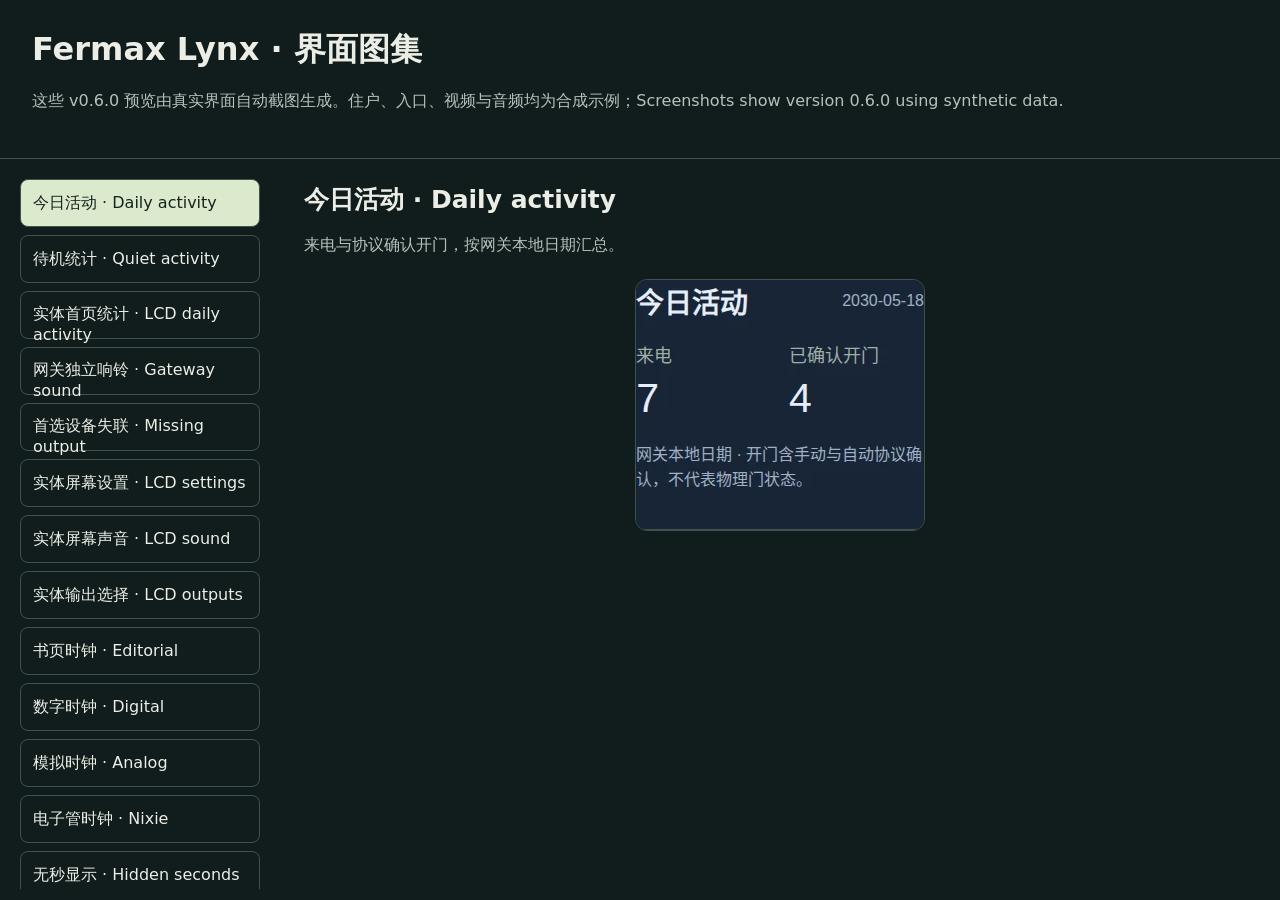
==== commit e2f51cf1: "Prepare v0.6.0 daily activity release" ====
--- a/docs/demo/index.html
+++ b/docs/demo/index.html
@@ -2,6 +2,6 @@
 <html lang="zh-CN"><meta charset="utf-8"><meta name="viewport" content="width=device-width, initial-scale=1">
 <title>Fermax Lynx · 界面图集</title><style>
 :root{color-scheme:dark;font-family:system-ui,sans-serif;background:#101d1c;color:#eceee6}*{box-sizing:border-box}body{margin:0}header{padding:28px 32px;border-bottom:1px solid #42534d}h1{font-size:32px;margin:0 0 12px}p{line-height:1.65;color:#b5c2b9}main{display:grid;grid-template-columns:280px minmax(0,1fr)}nav{padding:20px;display:grid;gap:8px;align-content:start;max-height:calc(100vh - 170px);overflow:auto;position:sticky;top:0}button{font:inherit;font-size:16px;text-align:left;color:inherit;border:1px solid #41514c;background:transparent;border-radius:8px;padding:12px;min-height:48px;cursor:pointer}button[aria-pressed=true]{background:#dbe9cd;color:#17231d}button:focus-visible,a:focus-visible{outline:3px solid #ebc777;outline-offset:3px}section{padding:24px;min-width:0}figure{margin:0}figure[hidden]{display:none}h2{margin:0;font-size:25px}img{display:block;max-width:100%;max-height:78vh;height:auto;width:auto;margin:20px auto;border:1px solid #41514c;border-radius:12px}a{color:#dbe9cd}@media(max-width:720px){main{display:block}nav{position:static;max-height:230px;grid-template-columns:repeat(2,minmax(0,1fr))}header,section{padding:20px}h1{font-size:27px}}
-</style><header><h1>Fermax Lynx · 界面图集</h1><p>这些开发版预览由真实界面自动截图生成。住户、入口、视频与音频均为合成示例；Screenshots show the development UI using synthetic data.</p></header><main><nav aria-label="选择界面"><button type="button" data-index="0" aria-pressed="true">今日活动 · Daily activity</button><button type="button" data-index="1" aria-pressed="false">待机统计 · Quiet activity</button><button type="button" data-index="2" aria-pressed="false">实体首页统计 · LCD daily activity</button><button type="button" data-index="3" aria-pressed="false">网关独立响铃 · Gateway sound</button><button type="button" data-index="4" aria-pressed="false">首选设备失联 · Missing output</button><button type="button" data-index="5" aria-pressed="false">实体屏幕设置 · LCD settings</button><button type="button" data-index="6" aria-pressed="false">实体屏幕声音 · LCD sound</button><button type="button" data-index="7" aria-pressed="false">实体输出选择 · LCD outputs</button><button type="button" data-index="8" aria-pressed="false">书页时钟 · Editorial</button><button type="button" data-index="9" aria-pressed="false">数字时钟 · Digital</button><button type="button" data-index="10" aria-pressed="false">模拟时钟 · Analog</button><button type="button" data-index="11" aria-pressed="false">电子管时钟 · Nixie</button><button type="button" data-index="12" aria-pressed="false">无秒显示 · Hidden seconds</button><button type="button" data-index="13" aria-pressed="false">话机授权 · Enrollment</button><button type="button" data-index="14" aria-pressed="false">话机偏好 · Preferences</button><button type="button" data-index="15" aria-pressed="false">最近活动 · Recent activity</button><button type="button" data-index="16" aria-pressed="false">入口预览 · Preview</button><button type="button" data-index="17" aria-pressed="false">来访画面 · Incoming visit</button><button type="button" data-index="18" aria-pressed="false">响铃结束 · Ring window ended</button><button type="button" data-index="19" aria-pressed="false">本次静音 · Muted visit</button><button type="button" data-index="20" aria-pressed="false">竖屏平板 · Portrait tablet</button><button type="button" data-index="21" aria-pressed="false">手机竖屏 · Narrow screen</button><button type="button" data-index="22" aria-pressed="false">手机横屏 · Short landscape</button><button type="button" data-index="23" aria-pressed="false">画面过期 · Stale frame</button><button type="button" data-index="24" aria-pressed="false">连接中断 · Offline</button><button type="button" data-index="25" aria-pressed="false">授权撤销 · Revoked</button><button type="button" data-index="26" aria-pressed="false">限时自动开门 · Timed policy</button><button type="button" data-index="27" aria-pressed="false">无时限自动开门 · Unlimited policy</button><button type="button" data-index="28" aria-pressed="false">管理页失联 · Unknown policy state</button><button type="button" data-index="29" aria-pressed="false">放大管理页 · 200% layout</button><button type="button" data-index="30" aria-pressed="false">设置导航 · Settings navigation</button><button type="button" data-index="31" aria-pressed="false">16 首铃声 · Ringtone library</button><button type="button" data-index="32" aria-pressed="false">管理员登录 · Sign in</button><button type="button" data-index="33" aria-pressed="false">管理首页 · Dashboard</button><button type="button" data-index="34" aria-pressed="false">内置铃声 · Built-in melodies</button><button type="button" data-index="35" aria-pressed="false">自定义音乐 · Custom music</button><button type="button" data-index="36" aria-pressed="false">网关配置 · Configuration</button><button type="button" data-index="37" aria-pressed="false">密码设置 · Password</button><button type="button" data-index="38" aria-pressed="false">事件日志 · Journal</button><button type="button" data-index="39" aria-pressed="false">设备管理 · Devices</button></nav><section aria-live="polite"><figure id="view-0"><figcaption><h2>今日活动 · Daily activity</h2><p>来电与协议确认开门，按网关本地日期汇总。</p></figcaption><a href="admin-statistics.webp"><img src="admin-statistics.webp" alt="今日活动 · Daily activity" loading="lazy"></a></figure><figure id="view-1" hidden><figcaption><h2>待机统计 · Quiet activity</h2><p>图标与数字，轻触或聚焦显示统计口径。</p></figcaption><a href="phone-statistics.webp"><img src="phone-statistics.webp" alt="待机统计 · Quiet activity" loading="lazy"></a></figure><figure id="view-2" hidden><figcaption><h2>实体首页统计 · LCD daily activity</h2><p>保持大按钮，简明显示今日来电与确认开门。</p></figcaption><a href="lcd-home.webp"><img src="lcd-home.webp" alt="实体首页统计 · LCD daily activity" loading="lazy"></a></figure><figure id="view-3" hidden><figcaption><h2>网关独立响铃 · Gateway sound</h2><p>独立开关、音量、输出选择与明确的测试声音。</p></figcaption><a href="admin-gateway-sound.webp"><img src="admin-gateway-sound.webp" alt="网关独立响铃 · Gateway sound" loading="lazy"></a></figure><figure id="view-4" hidden><figcaption><h2>首选设备失联 · Missing output</h2><p>保留首选偏好，显示设备状态并自动降级。</p></figcaption><a href="admin-gateway-no-device.webp"><img src="admin-gateway-no-device.webp" alt="首选设备失联 · Missing output" loading="lazy"></a></figure><figure id="view-5" hidden><figcaption><h2>实体屏幕设置 · LCD settings</h2><p>声音与自动开门分别进入，保留大触控按钮。</p></figcaption><a href="lcd-settings.webp"><img src="lcd-settings.webp" alt="实体屏幕设置 · LCD settings" loading="lazy"></a></figure><figure id="view-6" hidden><figcaption><h2>实体屏幕声音 · LCD sound</h2><p>本机开关、音量、实际输出及三秒试音。</p></figcaption><a href="lcd-sound.webp"><img src="lcd-sound.webp" alt="实体屏幕声音 · LCD sound" loading="lazy"></a></figure><figure id="view-7" hidden><figcaption><h2>实体输出选择 · LCD outputs</h2><p>大按钮分页选择自动或具体设备。</p></figcaption><a href="lcd-outputs.webp"><img src="lcd-outputs.webp" alt="实体输出选择 · LCD outputs" loading="lazy"></a></figure><figure id="view-8" hidden><figcaption><h2>书页时钟 · Editorial</h2><p>舒展的衬线数字与低对比度状态。</p></figcaption><a href="clock-editorial.webp"><img src="clock-editorial.webp" alt="书页时钟 · Editorial" loading="lazy"></a></figure><figure id="view-9" hidden><figcaption><h2>数字时钟 · Digital</h2><p>醒目的数字，适合远距离查看。</p></figcaption><a href="clock-digital.webp"><img src="clock-digital.webp" alt="数字时钟 · Digital" loading="lazy"></a></figure><figure id="view-10" hidden><figcaption><h2>模拟时钟 · Analog</h2><p>刻度与指针；秒针可隐藏、跳动或平滑移动。</p></figcaption><a href="clock-analog.webp"><img src="clock-analog.webp" alt="模拟时钟 · Analog" loading="lazy"></a></figure><figure id="view-11" hidden><figcaption><h2>电子管时钟 · Nixie</h2><p>由 CSS 绘制的暖色玻璃与发光数字。</p></figcaption><a href="clock-nixie.webp"><img src="clock-nixie.webp" alt="电子管时钟 · Nixie" loading="lazy"></a></figure><figure id="view-12" hidden><figcaption><h2>无秒显示 · Hidden seconds</h2><p>隐藏秒数，让空闲界面更安静。</p></figcaption><a href="clock-nixie-quiet.webp"><img src="clock-nixie-quiet.webp" alt="无秒显示 · Hidden seconds" loading="lazy"></a></figure><figure id="view-13" hidden><figcaption><h2>话机授权 · Enrollment</h2><p>管理员选择设备名称与入口范围。</p></figcaption><a href="phone-enrollment.webp"><img src="phone-enrollment.webp" alt="话机授权 · Enrollment" loading="lazy"></a></figure><figure id="view-14" hidden><figcaption><h2>话机偏好 · Preferences</h2><p>本机时钟、秒针、音量与入口预览。</p></figcaption><a href="phone-preferences.webp"><img src="phone-preferences.webp" alt="话机偏好 · Preferences" loading="lazy"></a></figure><figure id="view-15" hidden><figcaption><h2>最近活动 · Recent activity</h2><p>展开查看最近三项活动。</p></figcaption><a href="phone-recent.webp"><img src="phone-recent.webp" alt="最近活动 · Recent activity" loading="lazy"></a></figure><figure id="view-16" hidden><figcaption><h2>入口预览 · Preview</h2><p>完整保留 4:3 画面，操作浮在画面上。</p></figcaption><a href="phone-preview.webp"><img src="phone-preview.webp" alt="入口预览 · Preview" loading="lazy"></a></figure><figure id="view-17" hidden><figcaption><h2>来访画面 · Incoming visit</h2><p>紧凑标题与大触控按钮，音乐按设定时长循环。</p></figcaption><a href="phone-incoming.webp"><img src="phone-incoming.webp" alt="来访画面 · Incoming visit" loading="lazy"></a></figure><figure id="view-18" hidden><figcaption><h2>响铃结束 · Ring window ended</h2><p>音乐停止后仍可查看画面和操作。</p></figcaption><a href="phone-ring-ended.webp"><img src="phone-ring-ended.webp" alt="响铃结束 · Ring window ended" loading="lazy"></a></figure><figure id="view-19" hidden><figcaption><h2>本次静音 · Muted visit</h2><p>只静音当前来访。</p></figcaption><a href="phone-muted.webp"><img src="phone-muted.webp" alt="本次静音 · Muted visit" loading="lazy"></a></figure><figure id="view-20" hidden><figcaption><h2>竖屏平板 · Portrait tablet</h2><p>完整画面居中，保留必要留白。</p></figcaption><a href="phone-portrait.webp"><img src="phone-portrait.webp" alt="竖屏平板 · Portrait tablet" loading="lazy"></a></figure><figure id="view-21" hidden><figcaption><h2>手机竖屏 · Narrow screen</h2><p>较窄屏幕仍保留完整画面与操作。</p></figcaption><a href="phone-mobile.webp"><img src="phone-mobile.webp" alt="手机竖屏 · Narrow screen" loading="lazy"></a></figure><figure id="view-22" hidden><figcaption><h2>手机横屏 · Short landscape</h2><p>短横屏使用紧凑的覆盖控件。</p></figcaption><a href="phone-wide.webp"><img src="phone-wide.webp" alt="手机横屏 · Short landscape" loading="lazy"></a></figure><figure id="view-23" hidden><figcaption><h2>画面过期 · Stale frame</h2><p>不把旧帧当成实时画面。</p></figcaption><a href="phone-stale-video.webp"><img src="phone-stale-video.webp" alt="画面过期 · Stale frame" loading="lazy"></a></figure><figure id="view-24" hidden><figcaption><h2>连接中断 · Offline</h2><p>状态清楚呈现，断线时禁用控制。</p></figcaption><a href="phone-offline.webp"><img src="phone-offline.webp" alt="连接中断 · Offline" loading="lazy"></a></figure><figure id="view-25" hidden><figcaption><h2>授权撤销 · Revoked</h2><p>撤销后退出话机，重新授权才能使用。</p></figcaption><a href="phone-revoked.webp"><img src="phone-revoked.webp" alt="授权撤销 · Revoked" loading="lazy"></a></figure><figure id="view-26" hidden><figcaption><h2>限时自动开门 · Timed policy</h2><p>已启用时仅显示状态、截止时间和停止按钮。</p></figcaption><a href="admin-auto-timed.webp"><img src="admin-auto-timed.webp" alt="限时自动开门 · Timed policy" loading="lazy"></a></figure><figure id="view-27" hidden><figcaption><h2>无时限自动开门 · Unlimited policy</h2><p>只提供停止操作，隐藏再次启用和时长选择。</p></figcaption><a href="admin-auto-unlimited.webp"><img src="admin-auto-unlimited.webp" alt="无时限自动开门 · Unlimited policy" loading="lazy"></a></figure><figure id="view-28" hidden><figcaption><h2>管理页失联 · Unknown policy state</h2><p>无法确认服务器状态时隐藏策略操作，恢复后重新读取。</p></figcaption><a href="admin-offline.webp"><img src="admin-offline.webp" alt="管理页失联 · Unknown policy state" loading="lazy"></a></figure><figure id="view-29" hidden><figcaption><h2>放大管理页 · 200% layout</h2><p>导航自然换行，入口按钮不重叠。</p></figcaption><a href="admin-zoom.webp"><img src="admin-zoom.webp" alt="放大管理页 · 200% layout" loading="lazy"></a></figure><figure id="view-30" hidden><figcaption><h2>设置导航 · Settings navigation</h2><p>铃声、话机设备、网关配置和密码按任务分区。</p></figcaption><a href="admin-settings.webp"><img src="admin-settings.webp" alt="设置导航 · Settings navigation" loading="lazy"></a></figure><figure id="view-31" hidden><figcaption><h2>16 首铃声 · Ringtone library</h2><p>点击选择并试听，保存后用于下一次来访。</p></figcaption><a href="admin-ringtone-library.webp"><img src="admin-ringtone-library.webp" alt="16 首铃声 · Ringtone library" loading="lazy"></a></figure><figure id="view-32" hidden><figcaption><h2>管理员登录 · Sign in</h2><p>独立的管理员登录入口。</p></figcaption><a href="admin-login.webp"><img src="admin-login.webp" alt="管理员登录 · Sign in" loading="lazy"></a></figure><figure id="view-33" hidden><figcaption><h2>管理首页 · Dashboard</h2><p>网关、入口、策略与活动概览。</p></figcaption><a href="admin-dashboard.webp"><img src="admin-dashboard.webp" alt="管理首页 · Dashboard" loading="lazy"></a></figure><figure id="view-34" hidden><figcaption><h2>内置铃声 · Built-in melodies</h2><p>管理员配置铃声及 15/30/45/60 秒时长。</p></figcaption><a href="admin-ringtone.webp"><img src="admin-ringtone.webp" alt="内置铃声 · Built-in melodies" loading="lazy"></a></figure><figure id="view-35" hidden><figcaption><h2>自定义音乐 · Custom music</h2><p>导入、试听并保存自己的音乐。</p></figcaption><a href="admin-custom-music.webp"><img src="admin-custom-music.webp" alt="自定义音乐 · Custom music" loading="lazy"></a></figure><figure id="view-36" hidden><figcaption><h2>网关配置 · Configuration</h2><p>身份、接口与入口配置；保存不改变系统网卡地址。</p></figcaption><a href="admin-network.webp"><img src="admin-network.webp" alt="网关配置 · Configuration" loading="lazy"></a></figure><figure id="view-37" hidden><figcaption><h2>密码设置 · Password</h2><p>修改管理员密码。</p></figcaption><a href="admin-password.webp"><img src="admin-password.webp" alt="密码设置 · Password" loading="lazy"></a></figure><figure id="view-38" hidden><figcaption><h2>事件日志 · Journal</h2><p>查询并导出网关活动记录。</p></figcaption><a href="admin-journal.webp"><img src="admin-journal.webp" alt="事件日志 · Journal" loading="lazy"></a></figure><figure id="view-39" hidden><figcaption><h2>设备管理 · Devices</h2><p>查看设备授权及其入口范围。</p></figcaption><a href="admin-devices.webp"><img src="admin-devices.webp" alt="设备管理 · Devices" loading="lazy"></a></figure></section></main><script>
+</style><header><h1>Fermax Lynx · 界面图集</h1><p>这些 v0.6.0 预览由真实界面自动截图生成。住户、入口、视频与音频均为合成示例；Screenshots show version 0.6.0 using synthetic data.</p></header><main><nav aria-label="选择界面"><button type="button" data-index="0" aria-pressed="true">今日活动 · Daily activity</button><button type="button" data-index="1" aria-pressed="false">待机统计 · Quiet activity</button><button type="button" data-index="2" aria-pressed="false">实体首页统计 · LCD daily activity</button><button type="button" data-index="3" aria-pressed="false">网关独立响铃 · Gateway sound</button><button type="button" data-index="4" aria-pressed="false">首选设备失联 · Missing output</button><button type="button" data-index="5" aria-pressed="false">实体屏幕设置 · LCD settings</button><button type="button" data-index="6" aria-pressed="false">实体屏幕声音 · LCD sound</button><button type="button" data-index="7" aria-pressed="false">实体输出选择 · LCD outputs</button><button type="button" data-index="8" aria-pressed="false">书页时钟 · Editorial</button><button type="button" data-index="9" aria-pressed="false">数字时钟 · Digital</button><button type="button" data-index="10" aria-pressed="false">模拟时钟 · Analog</button><button type="button" data-index="11" aria-pressed="false">电子管时钟 · Nixie</button><button type="button" data-index="12" aria-pressed="false">无秒显示 · Hidden seconds</button><button type="button" data-index="13" aria-pressed="false">话机授权 · Enrollment</button><button type="button" data-index="14" aria-pressed="false">话机偏好 · Preferences</button><button type="button" data-index="15" aria-pressed="false">最近活动 · Recent activity</button><button type="button" data-index="16" aria-pressed="false">入口预览 · Preview</button><button type="button" data-index="17" aria-pressed="false">来访画面 · Incoming visit</button><button type="button" data-index="18" aria-pressed="false">响铃结束 · Ring window ended</button><button type="button" data-index="19" aria-pressed="false">本次静音 · Muted visit</button><button type="button" data-index="20" aria-pressed="false">竖屏平板 · Portrait tablet</button><button type="button" data-index="21" aria-pressed="false">手机竖屏 · Narrow screen</button><button type="button" data-index="22" aria-pressed="false">手机横屏 · Short landscape</button><button type="button" data-index="23" aria-pressed="false">画面过期 · Stale frame</button><button type="button" data-index="24" aria-pressed="false">连接中断 · Offline</button><button type="button" data-index="25" aria-pressed="false">授权撤销 · Revoked</button><button type="button" data-index="26" aria-pressed="false">限时自动开门 · Timed policy</button><button type="button" data-index="27" aria-pressed="false">无时限自动开门 · Unlimited policy</button><button type="button" data-index="28" aria-pressed="false">管理页失联 · Unknown policy state</button><button type="button" data-index="29" aria-pressed="false">放大管理页 · 200% layout</button><button type="button" data-index="30" aria-pressed="false">设置导航 · Settings navigation</button><button type="button" data-index="31" aria-pressed="false">16 首铃声 · Ringtone library</button><button type="button" data-index="32" aria-pressed="false">管理员登录 · Sign in</button><button type="button" data-index="33" aria-pressed="false">管理首页 · Dashboard</button><button type="button" data-index="34" aria-pressed="false">内置铃声 · Built-in melodies</button><button type="button" data-index="35" aria-pressed="false">自定义音乐 · Custom music</button><button type="button" data-index="36" aria-pressed="false">网关配置 · Configuration</button><button type="button" data-index="37" aria-pressed="false">密码设置 · Password</button><button type="button" data-index="38" aria-pressed="false">事件日志 · Journal</button><button type="button" data-index="39" aria-pressed="false">设备管理 · Devices</button></nav><section aria-live="polite"><figure id="view-0"><figcaption><h2>今日活动 · Daily activity</h2><p>来电与协议确认开门，按网关本地日期汇总。</p></figcaption><a href="admin-statistics.webp"><img src="admin-statistics.webp" alt="今日活动 · Daily activity" loading="lazy"></a></figure><figure id="view-1" hidden><figcaption><h2>待机统计 · Quiet activity</h2><p>图标与数字，轻触或聚焦显示统计口径。</p></figcaption><a href="phone-statistics.webp"><img src="phone-statistics.webp" alt="待机统计 · Quiet activity" loading="lazy"></a></figure><figure id="view-2" hidden><figcaption><h2>实体首页统计 · LCD daily activity</h2><p>保持大按钮，简明显示今日来电与确认开门。</p></figcaption><a href="lcd-home.webp"><img src="lcd-home.webp" alt="实体首页统计 · LCD daily activity" loading="lazy"></a></figure><figure id="view-3" hidden><figcaption><h2>网关独立响铃 · Gateway sound</h2><p>独立开关、音量、输出选择与明确的测试声音。</p></figcaption><a href="admin-gateway-sound.webp"><img src="admin-gateway-sound.webp" alt="网关独立响铃 · Gateway sound" loading="lazy"></a></figure><figure id="view-4" hidden><figcaption><h2>首选设备失联 · Missing output</h2><p>保留首选偏好，显示设备状态并自动降级。</p></figcaption><a href="admin-gateway-no-device.webp"><img src="admin-gateway-no-device.webp" alt="首选设备失联 · Missing output" loading="lazy"></a></figure><figure id="view-5" hidden><figcaption><h2>实体屏幕设置 · LCD settings</h2><p>声音与自动开门分别进入，保留大触控按钮。</p></figcaption><a href="lcd-settings.webp"><img src="lcd-settings.webp" alt="实体屏幕设置 · LCD settings" loading="lazy"></a></figure><figure id="view-6" hidden><figcaption><h2>实体屏幕声音 · LCD sound</h2><p>本机开关、音量、实际输出及三秒试音。</p></figcaption><a href="lcd-sound.webp"><img src="lcd-sound.webp" alt="实体屏幕声音 · LCD sound" loading="lazy"></a></figure><figure id="view-7" hidden><figcaption><h2>实体输出选择 · LCD outputs</h2><p>大按钮分页选择自动或具体设备。</p></figcaption><a href="lcd-outputs.webp"><img src="lcd-outputs.webp" alt="实体输出选择 · LCD outputs" loading="lazy"></a></figure><figure id="view-8" hidden><figcaption><h2>书页时钟 · Editorial</h2><p>舒展的衬线数字与低对比度状态。</p></figcaption><a href="clock-editorial.webp"><img src="clock-editorial.webp" alt="书页时钟 · Editorial" loading="lazy"></a></figure><figure id="view-9" hidden><figcaption><h2>数字时钟 · Digital</h2><p>醒目的数字，适合远距离查看。</p></figcaption><a href="clock-digital.webp"><img src="clock-digital.webp" alt="数字时钟 · Digital" loading="lazy"></a></figure><figure id="view-10" hidden><figcaption><h2>模拟时钟 · Analog</h2><p>刻度与指针；秒针可隐藏、跳动或平滑移动。</p></figcaption><a href="clock-analog.webp"><img src="clock-analog.webp" alt="模拟时钟 · Analog" loading="lazy"></a></figure><figure id="view-11" hidden><figcaption><h2>电子管时钟 · Nixie</h2><p>由 CSS 绘制的暖色玻璃与发光数字。</p></figcaption><a href="clock-nixie.webp"><img src="clock-nixie.webp" alt="电子管时钟 · Nixie" loading="lazy"></a></figure><figure id="view-12" hidden><figcaption><h2>无秒显示 · Hidden seconds</h2><p>隐藏秒数，让空闲界面更安静。</p></figcaption><a href="clock-nixie-quiet.webp"><img src="clock-nixie-quiet.webp" alt="无秒显示 · Hidden seconds" loading="lazy"></a></figure><figure id="view-13" hidden><figcaption><h2>话机授权 · Enrollment</h2><p>管理员选择设备名称与入口范围。</p></figcaption><a href="phone-enrollment.webp"><img src="phone-enrollment.webp" alt="话机授权 · Enrollment" loading="lazy"></a></figure><figure id="view-14" hidden><figcaption><h2>话机偏好 · Preferences</h2><p>本机时钟、秒针、音量与入口预览。</p></figcaption><a href="phone-preferences.webp"><img src="phone-preferences.webp" alt="话机偏好 · Preferences" loading="lazy"></a></figure><figure id="view-15" hidden><figcaption><h2>最近活动 · Recent activity</h2><p>展开查看最近三项活动。</p></figcaption><a href="phone-recent.webp"><img src="phone-recent.webp" alt="最近活动 · Recent activity" loading="lazy"></a></figure><figure id="view-16" hidden><figcaption><h2>入口预览 · Preview</h2><p>完整保留 4:3 画面，操作浮在画面上。</p></figcaption><a href="phone-preview.webp"><img src="phone-preview.webp" alt="入口预览 · Preview" loading="lazy"></a></figure><figure id="view-17" hidden><figcaption><h2>来访画面 · Incoming visit</h2><p>紧凑标题与大触控按钮，音乐按设定时长循环。</p></figcaption><a href="phone-incoming.webp"><img src="phone-incoming.webp" alt="来访画面 · Incoming visit" loading="lazy"></a></figure><figure id="view-18" hidden><figcaption><h2>响铃结束 · Ring window ended</h2><p>音乐停止后仍可查看画面和操作。</p></figcaption><a href="phone-ring-ended.webp"><img src="phone-ring-ended.webp" alt="响铃结束 · Ring window ended" loading="lazy"></a></figure><figure id="view-19" hidden><figcaption><h2>本次静音 · Muted visit</h2><p>只静音当前来访。</p></figcaption><a href="phone-muted.webp"><img src="phone-muted.webp" alt="本次静音 · Muted visit" loading="lazy"></a></figure><figure id="view-20" hidden><figcaption><h2>竖屏平板 · Portrait tablet</h2><p>完整画面居中，保留必要留白。</p></figcaption><a href="phone-portrait.webp"><img src="phone-portrait.webp" alt="竖屏平板 · Portrait tablet" loading="lazy"></a></figure><figure id="view-21" hidden><figcaption><h2>手机竖屏 · Narrow screen</h2><p>较窄屏幕仍保留完整画面与操作。</p></figcaption><a href="phone-mobile.webp"><img src="phone-mobile.webp" alt="手机竖屏 · Narrow screen" loading="lazy"></a></figure><figure id="view-22" hidden><figcaption><h2>手机横屏 · Short landscape</h2><p>短横屏使用紧凑的覆盖控件。</p></figcaption><a href="phone-wide.webp"><img src="phone-wide.webp" alt="手机横屏 · Short landscape" loading="lazy"></a></figure><figure id="view-23" hidden><figcaption><h2>画面过期 · Stale frame</h2><p>不把旧帧当成实时画面。</p></figcaption><a href="phone-stale-video.webp"><img src="phone-stale-video.webp" alt="画面过期 · Stale frame" loading="lazy"></a></figure><figure id="view-24" hidden><figcaption><h2>连接中断 · Offline</h2><p>状态清楚呈现，断线时禁用控制。</p></figcaption><a href="phone-offline.webp"><img src="phone-offline.webp" alt="连接中断 · Offline" loading="lazy"></a></figure><figure id="view-25" hidden><figcaption><h2>授权撤销 · Revoked</h2><p>撤销后退出话机，重新授权才能使用。</p></figcaption><a href="phone-revoked.webp"><img src="phone-revoked.webp" alt="授权撤销 · Revoked" loading="lazy"></a></figure><figure id="view-26" hidden><figcaption><h2>限时自动开门 · Timed policy</h2><p>已启用时仅显示状态、截止时间和停止按钮。</p></figcaption><a href="admin-auto-timed.webp"><img src="admin-auto-timed.webp" alt="限时自动开门 · Timed policy" loading="lazy"></a></figure><figure id="view-27" hidden><figcaption><h2>无时限自动开门 · Unlimited policy</h2><p>只提供停止操作，隐藏再次启用和时长选择。</p></figcaption><a href="admin-auto-unlimited.webp"><img src="admin-auto-unlimited.webp" alt="无时限自动开门 · Unlimited policy" loading="lazy"></a></figure><figure id="view-28" hidden><figcaption><h2>管理页失联 · Unknown policy state</h2><p>无法确认服务器状态时隐藏策略操作，恢复后重新读取。</p></figcaption><a href="admin-offline.webp"><img src="admin-offline.webp" alt="管理页失联 · Unknown policy state" loading="lazy"></a></figure><figure id="view-29" hidden><figcaption><h2>放大管理页 · 200% layout</h2><p>导航自然换行，入口按钮不重叠。</p></figcaption><a href="admin-zoom.webp"><img src="admin-zoom.webp" alt="放大管理页 · 200% layout" loading="lazy"></a></figure><figure id="view-30" hidden><figcaption><h2>设置导航 · Settings navigation</h2><p>铃声、话机设备、网关配置和密码按任务分区。</p></figcaption><a href="admin-settings.webp"><img src="admin-settings.webp" alt="设置导航 · Settings navigation" loading="lazy"></a></figure><figure id="view-31" hidden><figcaption><h2>16 首铃声 · Ringtone library</h2><p>点击选择并试听，保存后用于下一次来访。</p></figcaption><a href="admin-ringtone-library.webp"><img src="admin-ringtone-library.webp" alt="16 首铃声 · Ringtone library" loading="lazy"></a></figure><figure id="view-32" hidden><figcaption><h2>管理员登录 · Sign in</h2><p>独立的管理员登录入口。</p></figcaption><a href="admin-login.webp"><img src="admin-login.webp" alt="管理员登录 · Sign in" loading="lazy"></a></figure><figure id="view-33" hidden><figcaption><h2>管理首页 · Dashboard</h2><p>网关、入口、策略与活动概览。</p></figcaption><a href="admin-dashboard.webp"><img src="admin-dashboard.webp" alt="管理首页 · Dashboard" loading="lazy"></a></figure><figure id="view-34" hidden><figcaption><h2>内置铃声 · Built-in melodies</h2><p>管理员配置铃声及 15/30/45/60 秒时长。</p></figcaption><a href="admin-ringtone.webp"><img src="admin-ringtone.webp" alt="内置铃声 · Built-in melodies" loading="lazy"></a></figure><figure id="view-35" hidden><figcaption><h2>自定义音乐 · Custom music</h2><p>导入、试听并保存自己的音乐。</p></figcaption><a href="admin-custom-music.webp"><img src="admin-custom-music.webp" alt="自定义音乐 · Custom music" loading="lazy"></a></figure><figure id="view-36" hidden><figcaption><h2>网关配置 · Configuration</h2><p>身份、接口与入口配置；保存不改变系统网卡地址。</p></figcaption><a href="admin-network.webp"><img src="admin-network.webp" alt="网关配置 · Configuration" loading="lazy"></a></figure><figure id="view-37" hidden><figcaption><h2>密码设置 · Password</h2><p>修改管理员密码。</p></figcaption><a href="admin-password.webp"><img src="admin-password.webp" alt="密码设置 · Password" loading="lazy"></a></figure><figure id="view-38" hidden><figcaption><h2>事件日志 · Journal</h2><p>查询并导出网关活动记录。</p></figcaption><a href="admin-journal.webp"><img src="admin-journal.webp" alt="事件日志 · Journal" loading="lazy"></a></figure><figure id="view-39" hidden><figcaption><h2>设备管理 · Devices</h2><p>查看设备授权及其入口范围。</p></figcaption><a href="admin-devices.webp"><img src="admin-devices.webp" alt="设备管理 · Devices" loading="lazy"></a></figure></section></main><script>
 document.querySelectorAll('nav button').forEach(button=>button.addEventListener('click',()=>{document.querySelectorAll('nav button').forEach(item=>item.setAttribute('aria-pressed',String(item===button)));document.querySelectorAll('figure').forEach((figure,index)=>figure.hidden=String(index)!==button.dataset.index)}));
 </script></html>
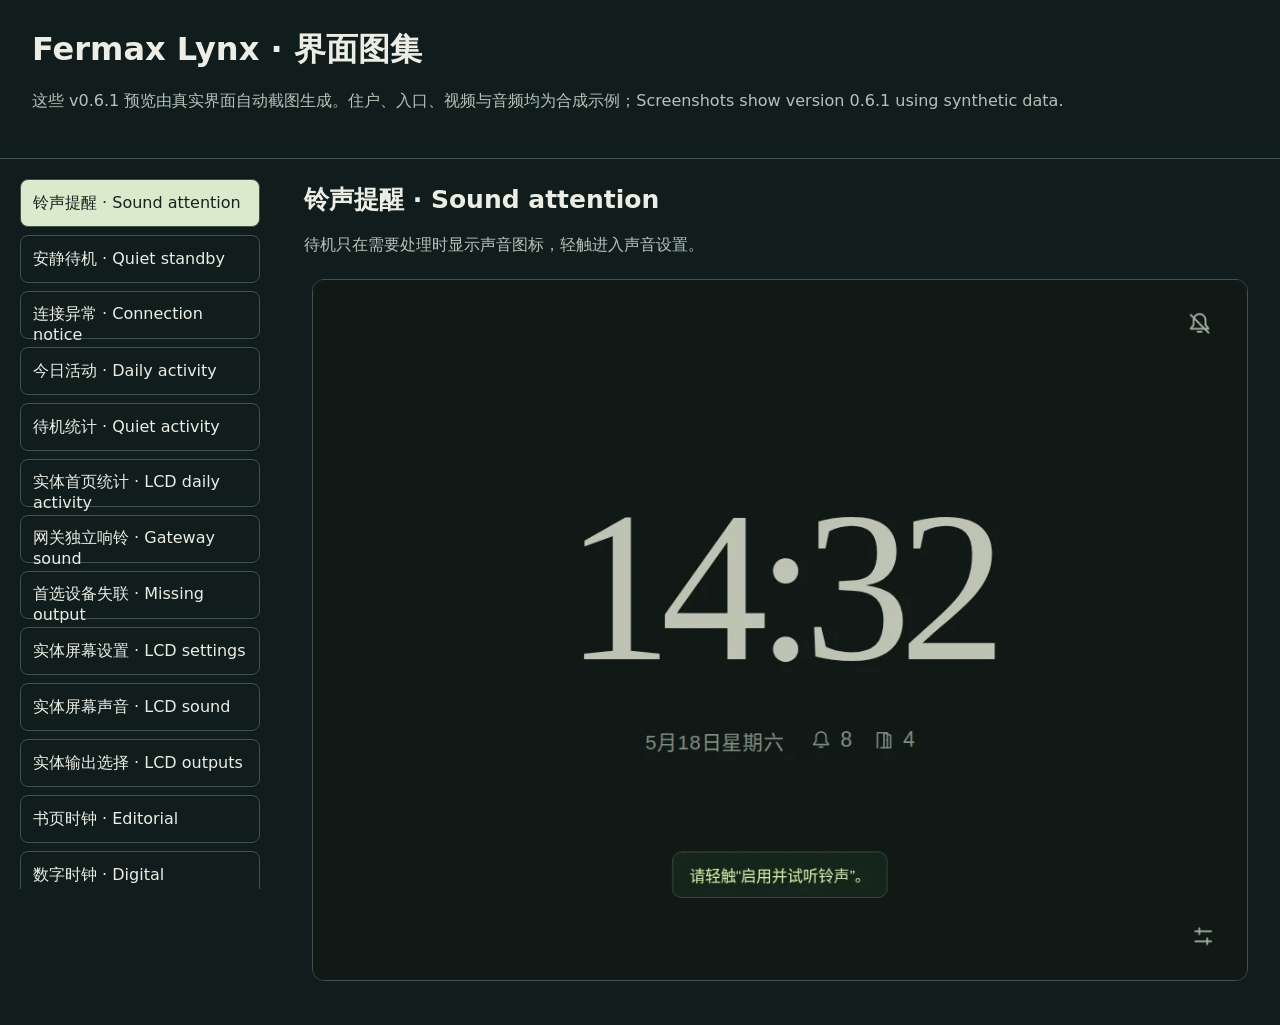
==== commit 4992f9de: "Simplify phone standby and preserve contextual alerts" ====
--- a/docs/demo/index.html
+++ b/docs/demo/index.html
@@ -2,6 +2,6 @@
 <html lang="zh-CN"><meta charset="utf-8"><meta name="viewport" content="width=device-width, initial-scale=1">
 <title>Fermax Lynx · 界面图集</title><style>
 :root{color-scheme:dark;font-family:system-ui,sans-serif;background:#101d1c;color:#eceee6}*{box-sizing:border-box}body{margin:0}header{padding:28px 32px;border-bottom:1px solid #42534d}h1{font-size:32px;margin:0 0 12px}p{line-height:1.65;color:#b5c2b9}main{display:grid;grid-template-columns:280px minmax(0,1fr)}nav{padding:20px;display:grid;gap:8px;align-content:start;max-height:calc(100vh - 170px);overflow:auto;position:sticky;top:0}button{font:inherit;font-size:16px;text-align:left;color:inherit;border:1px solid #41514c;background:transparent;border-radius:8px;padding:12px;min-height:48px;cursor:pointer}button[aria-pressed=true]{background:#dbe9cd;color:#17231d}button:focus-visible,a:focus-visible{outline:3px solid #ebc777;outline-offset:3px}section{padding:24px;min-width:0}figure{margin:0}figure[hidden]{display:none}h2{margin:0;font-size:25px}img{display:block;max-width:100%;max-height:78vh;height:auto;width:auto;margin:20px auto;border:1px solid #41514c;border-radius:12px}a{color:#dbe9cd}@media(max-width:720px){main{display:block}nav{position:static;max-height:230px;grid-template-columns:repeat(2,minmax(0,1fr))}header,section{padding:20px}h1{font-size:27px}}
-</style><header><h1>Fermax Lynx · 界面图集</h1><p>这些 v0.6.0 预览由真实界面自动截图生成。住户、入口、视频与音频均为合成示例；Screenshots show version 0.6.0 using synthetic data.</p></header><main><nav aria-label="选择界面"><button type="button" data-index="0" aria-pressed="true">今日活动 · Daily activity</button><button type="button" data-index="1" aria-pressed="false">待机统计 · Quiet activity</button><button type="button" data-index="2" aria-pressed="false">实体首页统计 · LCD daily activity</button><button type="button" data-index="3" aria-pressed="false">网关独立响铃 · Gateway sound</button><button type="button" data-index="4" aria-pressed="false">首选设备失联 · Missing output</button><button type="button" data-index="5" aria-pressed="false">实体屏幕设置 · LCD settings</button><button type="button" data-index="6" aria-pressed="false">实体屏幕声音 · LCD sound</button><button type="button" data-index="7" aria-pressed="false">实体输出选择 · LCD outputs</button><button type="button" data-index="8" aria-pressed="false">书页时钟 · Editorial</button><button type="button" data-index="9" aria-pressed="false">数字时钟 · Digital</button><button type="button" data-index="10" aria-pressed="false">模拟时钟 · Analog</button><button type="button" data-index="11" aria-pressed="false">电子管时钟 · Nixie</button><button type="button" data-index="12" aria-pressed="false">无秒显示 · Hidden seconds</button><button type="button" data-index="13" aria-pressed="false">话机授权 · Enrollment</button><button type="button" data-index="14" aria-pressed="false">话机偏好 · Preferences</button><button type="button" data-index="15" aria-pressed="false">最近活动 · Recent activity</button><button type="button" data-index="16" aria-pressed="false">入口预览 · Preview</button><button type="button" data-index="17" aria-pressed="false">来访画面 · Incoming visit</button><button type="button" data-index="18" aria-pressed="false">响铃结束 · Ring window ended</button><button type="button" data-index="19" aria-pressed="false">本次静音 · Muted visit</button><button type="button" data-index="20" aria-pressed="false">竖屏平板 · Portrait tablet</button><button type="button" data-index="21" aria-pressed="false">手机竖屏 · Narrow screen</button><button type="button" data-index="22" aria-pressed="false">手机横屏 · Short landscape</button><button type="button" data-index="23" aria-pressed="false">画面过期 · Stale frame</button><button type="button" data-index="24" aria-pressed="false">连接中断 · Offline</button><button type="button" data-index="25" aria-pressed="false">授权撤销 · Revoked</button><button type="button" data-index="26" aria-pressed="false">限时自动开门 · Timed policy</button><button type="button" data-index="27" aria-pressed="false">无时限自动开门 · Unlimited policy</button><button type="button" data-index="28" aria-pressed="false">管理页失联 · Unknown policy state</button><button type="button" data-index="29" aria-pressed="false">放大管理页 · 200% layout</button><button type="button" data-index="30" aria-pressed="false">设置导航 · Settings navigation</button><button type="button" data-index="31" aria-pressed="false">16 首铃声 · Ringtone library</button><button type="button" data-index="32" aria-pressed="false">管理员登录 · Sign in</button><button type="button" data-index="33" aria-pressed="false">管理首页 · Dashboard</button><button type="button" data-index="34" aria-pressed="false">内置铃声 · Built-in melodies</button><button type="button" data-index="35" aria-pressed="false">自定义音乐 · Custom music</button><button type="button" data-index="36" aria-pressed="false">网关配置 · Configuration</button><button type="button" data-index="37" aria-pressed="false">密码设置 · Password</button><button type="button" data-index="38" aria-pressed="false">事件日志 · Journal</button><button type="button" data-index="39" aria-pressed="false">设备管理 · Devices</button></nav><section aria-live="polite"><figure id="view-0"><figcaption><h2>今日活动 · Daily activity</h2><p>来电与协议确认开门，按网关本地日期汇总。</p></figcaption><a href="admin-statistics.webp"><img src="admin-statistics.webp" alt="今日活动 · Daily activity" loading="lazy"></a></figure><figure id="view-1" hidden><figcaption><h2>待机统计 · Quiet activity</h2><p>图标与数字，轻触或聚焦显示统计口径。</p></figcaption><a href="phone-statistics.webp"><img src="phone-statistics.webp" alt="待机统计 · Quiet activity" loading="lazy"></a></figure><figure id="view-2" hidden><figcaption><h2>实体首页统计 · LCD daily activity</h2><p>保持大按钮，简明显示今日来电与确认开门。</p></figcaption><a href="lcd-home.webp"><img src="lcd-home.webp" alt="实体首页统计 · LCD daily activity" loading="lazy"></a></figure><figure id="view-3" hidden><figcaption><h2>网关独立响铃 · Gateway sound</h2><p>独立开关、音量、输出选择与明确的测试声音。</p></figcaption><a href="admin-gateway-sound.webp"><img src="admin-gateway-sound.webp" alt="网关独立响铃 · Gateway sound" loading="lazy"></a></figure><figure id="view-4" hidden><figcaption><h2>首选设备失联 · Missing output</h2><p>保留首选偏好，显示设备状态并自动降级。</p></figcaption><a href="admin-gateway-no-device.webp"><img src="admin-gateway-no-device.webp" alt="首选设备失联 · Missing output" loading="lazy"></a></figure><figure id="view-5" hidden><figcaption><h2>实体屏幕设置 · LCD settings</h2><p>声音与自动开门分别进入，保留大触控按钮。</p></figcaption><a href="lcd-settings.webp"><img src="lcd-settings.webp" alt="实体屏幕设置 · LCD settings" loading="lazy"></a></figure><figure id="view-6" hidden><figcaption><h2>实体屏幕声音 · LCD sound</h2><p>本机开关、音量、实际输出及三秒试音。</p></figcaption><a href="lcd-sound.webp"><img src="lcd-sound.webp" alt="实体屏幕声音 · LCD sound" loading="lazy"></a></figure><figure id="view-7" hidden><figcaption><h2>实体输出选择 · LCD outputs</h2><p>大按钮分页选择自动或具体设备。</p></figcaption><a href="lcd-outputs.webp"><img src="lcd-outputs.webp" alt="实体输出选择 · LCD outputs" loading="lazy"></a></figure><figure id="view-8" hidden><figcaption><h2>书页时钟 · Editorial</h2><p>舒展的衬线数字与低对比度状态。</p></figcaption><a href="clock-editorial.webp"><img src="clock-editorial.webp" alt="书页时钟 · Editorial" loading="lazy"></a></figure><figure id="view-9" hidden><figcaption><h2>数字时钟 · Digital</h2><p>醒目的数字，适合远距离查看。</p></figcaption><a href="clock-digital.webp"><img src="clock-digital.webp" alt="数字时钟 · Digital" loading="lazy"></a></figure><figure id="view-10" hidden><figcaption><h2>模拟时钟 · Analog</h2><p>刻度与指针；秒针可隐藏、跳动或平滑移动。</p></figcaption><a href="clock-analog.webp"><img src="clock-analog.webp" alt="模拟时钟 · Analog" loading="lazy"></a></figure><figure id="view-11" hidden><figcaption><h2>电子管时钟 · Nixie</h2><p>由 CSS 绘制的暖色玻璃与发光数字。</p></figcaption><a href="clock-nixie.webp"><img src="clock-nixie.webp" alt="电子管时钟 · Nixie" loading="lazy"></a></figure><figure id="view-12" hidden><figcaption><h2>无秒显示 · Hidden seconds</h2><p>隐藏秒数，让空闲界面更安静。</p></figcaption><a href="clock-nixie-quiet.webp"><img src="clock-nixie-quiet.webp" alt="无秒显示 · Hidden seconds" loading="lazy"></a></figure><figure id="view-13" hidden><figcaption><h2>话机授权 · Enrollment</h2><p>管理员选择设备名称与入口范围。</p></figcaption><a href="phone-enrollment.webp"><img src="phone-enrollment.webp" alt="话机授权 · Enrollment" loading="lazy"></a></figure><figure id="view-14" hidden><figcaption><h2>话机偏好 · Preferences</h2><p>本机时钟、秒针、音量与入口预览。</p></figcaption><a href="phone-preferences.webp"><img src="phone-preferences.webp" alt="话机偏好 · Preferences" loading="lazy"></a></figure><figure id="view-15" hidden><figcaption><h2>最近活动 · Recent activity</h2><p>展开查看最近三项活动。</p></figcaption><a href="phone-recent.webp"><img src="phone-recent.webp" alt="最近活动 · Recent activity" loading="lazy"></a></figure><figure id="view-16" hidden><figcaption><h2>入口预览 · Preview</h2><p>完整保留 4:3 画面，操作浮在画面上。</p></figcaption><a href="phone-preview.webp"><img src="phone-preview.webp" alt="入口预览 · Preview" loading="lazy"></a></figure><figure id="view-17" hidden><figcaption><h2>来访画面 · Incoming visit</h2><p>紧凑标题与大触控按钮，音乐按设定时长循环。</p></figcaption><a href="phone-incoming.webp"><img src="phone-incoming.webp" alt="来访画面 · Incoming visit" loading="lazy"></a></figure><figure id="view-18" hidden><figcaption><h2>响铃结束 · Ring window ended</h2><p>音乐停止后仍可查看画面和操作。</p></figcaption><a href="phone-ring-ended.webp"><img src="phone-ring-ended.webp" alt="响铃结束 · Ring window ended" loading="lazy"></a></figure><figure id="view-19" hidden><figcaption><h2>本次静音 · Muted visit</h2><p>只静音当前来访。</p></figcaption><a href="phone-muted.webp"><img src="phone-muted.webp" alt="本次静音 · Muted visit" loading="lazy"></a></figure><figure id="view-20" hidden><figcaption><h2>竖屏平板 · Portrait tablet</h2><p>完整画面居中，保留必要留白。</p></figcaption><a href="phone-portrait.webp"><img src="phone-portrait.webp" alt="竖屏平板 · Portrait tablet" loading="lazy"></a></figure><figure id="view-21" hidden><figcaption><h2>手机竖屏 · Narrow screen</h2><p>较窄屏幕仍保留完整画面与操作。</p></figcaption><a href="phone-mobile.webp"><img src="phone-mobile.webp" alt="手机竖屏 · Narrow screen" loading="lazy"></a></figure><figure id="view-22" hidden><figcaption><h2>手机横屏 · Short landscape</h2><p>短横屏使用紧凑的覆盖控件。</p></figcaption><a href="phone-wide.webp"><img src="phone-wide.webp" alt="手机横屏 · Short landscape" loading="lazy"></a></figure><figure id="view-23" hidden><figcaption><h2>画面过期 · Stale frame</h2><p>不把旧帧当成实时画面。</p></figcaption><a href="phone-stale-video.webp"><img src="phone-stale-video.webp" alt="画面过期 · Stale frame" loading="lazy"></a></figure><figure id="view-24" hidden><figcaption><h2>连接中断 · Offline</h2><p>状态清楚呈现，断线时禁用控制。</p></figcaption><a href="phone-offline.webp"><img src="phone-offline.webp" alt="连接中断 · Offline" loading="lazy"></a></figure><figure id="view-25" hidden><figcaption><h2>授权撤销 · Revoked</h2><p>撤销后退出话机，重新授权才能使用。</p></figcaption><a href="phone-revoked.webp"><img src="phone-revoked.webp" alt="授权撤销 · Revoked" loading="lazy"></a></figure><figure id="view-26" hidden><figcaption><h2>限时自动开门 · Timed policy</h2><p>已启用时仅显示状态、截止时间和停止按钮。</p></figcaption><a href="admin-auto-timed.webp"><img src="admin-auto-timed.webp" alt="限时自动开门 · Timed policy" loading="lazy"></a></figure><figure id="view-27" hidden><figcaption><h2>无时限自动开门 · Unlimited policy</h2><p>只提供停止操作，隐藏再次启用和时长选择。</p></figcaption><a href="admin-auto-unlimited.webp"><img src="admin-auto-unlimited.webp" alt="无时限自动开门 · Unlimited policy" loading="lazy"></a></figure><figure id="view-28" hidden><figcaption><h2>管理页失联 · Unknown policy state</h2><p>无法确认服务器状态时隐藏策略操作，恢复后重新读取。</p></figcaption><a href="admin-offline.webp"><img src="admin-offline.webp" alt="管理页失联 · Unknown policy state" loading="lazy"></a></figure><figure id="view-29" hidden><figcaption><h2>放大管理页 · 200% layout</h2><p>导航自然换行，入口按钮不重叠。</p></figcaption><a href="admin-zoom.webp"><img src="admin-zoom.webp" alt="放大管理页 · 200% layout" loading="lazy"></a></figure><figure id="view-30" hidden><figcaption><h2>设置导航 · Settings navigation</h2><p>铃声、话机设备、网关配置和密码按任务分区。</p></figcaption><a href="admin-settings.webp"><img src="admin-settings.webp" alt="设置导航 · Settings navigation" loading="lazy"></a></figure><figure id="view-31" hidden><figcaption><h2>16 首铃声 · Ringtone library</h2><p>点击选择并试听，保存后用于下一次来访。</p></figcaption><a href="admin-ringtone-library.webp"><img src="admin-ringtone-library.webp" alt="16 首铃声 · Ringtone library" loading="lazy"></a></figure><figure id="view-32" hidden><figcaption><h2>管理员登录 · Sign in</h2><p>独立的管理员登录入口。</p></figcaption><a href="admin-login.webp"><img src="admin-login.webp" alt="管理员登录 · Sign in" loading="lazy"></a></figure><figure id="view-33" hidden><figcaption><h2>管理首页 · Dashboard</h2><p>网关、入口、策略与活动概览。</p></figcaption><a href="admin-dashboard.webp"><img src="admin-dashboard.webp" alt="管理首页 · Dashboard" loading="lazy"></a></figure><figure id="view-34" hidden><figcaption><h2>内置铃声 · Built-in melodies</h2><p>管理员配置铃声及 15/30/45/60 秒时长。</p></figcaption><a href="admin-ringtone.webp"><img src="admin-ringtone.webp" alt="内置铃声 · Built-in melodies" loading="lazy"></a></figure><figure id="view-35" hidden><figcaption><h2>自定义音乐 · Custom music</h2><p>导入、试听并保存自己的音乐。</p></figcaption><a href="admin-custom-music.webp"><img src="admin-custom-music.webp" alt="自定义音乐 · Custom music" loading="lazy"></a></figure><figure id="view-36" hidden><figcaption><h2>网关配置 · Configuration</h2><p>身份、接口与入口配置；保存不改变系统网卡地址。</p></figcaption><a href="admin-network.webp"><img src="admin-network.webp" alt="网关配置 · Configuration" loading="lazy"></a></figure><figure id="view-37" hidden><figcaption><h2>密码设置 · Password</h2><p>修改管理员密码。</p></figcaption><a href="admin-password.webp"><img src="admin-password.webp" alt="密码设置 · Password" loading="lazy"></a></figure><figure id="view-38" hidden><figcaption><h2>事件日志 · Journal</h2><p>查询并导出网关活动记录。</p></figcaption><a href="admin-journal.webp"><img src="admin-journal.webp" alt="事件日志 · Journal" loading="lazy"></a></figure><figure id="view-39" hidden><figcaption><h2>设备管理 · Devices</h2><p>查看设备授权及其入口范围。</p></figcaption><a href="admin-devices.webp"><img src="admin-devices.webp" alt="设备管理 · Devices" loading="lazy"></a></figure></section></main><script>
+</style><header><h1>Fermax Lynx · 界面图集</h1><p>这些 v0.6.1 预览由真实界面自动截图生成。住户、入口、视频与音频均为合成示例；Screenshots show version 0.6.1 using synthetic data.</p></header><main><nav aria-label="选择界面"><button type="button" data-index="0" aria-pressed="true">铃声提醒 · Sound attention</button><button type="button" data-index="1" aria-pressed="false">安静待机 · Quiet standby</button><button type="button" data-index="2" aria-pressed="false">连接异常 · Connection notice</button><button type="button" data-index="3" aria-pressed="false">今日活动 · Daily activity</button><button type="button" data-index="4" aria-pressed="false">待机统计 · Quiet activity</button><button type="button" data-index="5" aria-pressed="false">实体首页统计 · LCD daily activity</button><button type="button" data-index="6" aria-pressed="false">网关独立响铃 · Gateway sound</button><button type="button" data-index="7" aria-pressed="false">首选设备失联 · Missing output</button><button type="button" data-index="8" aria-pressed="false">实体屏幕设置 · LCD settings</button><button type="button" data-index="9" aria-pressed="false">实体屏幕声音 · LCD sound</button><button type="button" data-index="10" aria-pressed="false">实体输出选择 · LCD outputs</button><button type="button" data-index="11" aria-pressed="false">书页时钟 · Editorial</button><button type="button" data-index="12" aria-pressed="false">数字时钟 · Digital</button><button type="button" data-index="13" aria-pressed="false">模拟时钟 · Analog</button><button type="button" data-index="14" aria-pressed="false">电子管时钟 · Nixie</button><button type="button" data-index="15" aria-pressed="false">无秒显示 · Hidden seconds</button><button type="button" data-index="16" aria-pressed="false">话机授权 · Enrollment</button><button type="button" data-index="17" aria-pressed="false">话机偏好 · Preferences</button><button type="button" data-index="18" aria-pressed="false">最近活动 · Recent activity</button><button type="button" data-index="19" aria-pressed="false">入口预览 · Preview</button><button type="button" data-index="20" aria-pressed="false">来访画面 · Incoming visit</button><button type="button" data-index="21" aria-pressed="false">响铃结束 · Ring window ended</button><button type="button" data-index="22" aria-pressed="false">本次静音 · Muted visit</button><button type="button" data-index="23" aria-pressed="false">竖屏平板 · Portrait tablet</button><button type="button" data-index="24" aria-pressed="false">手机竖屏 · Narrow screen</button><button type="button" data-index="25" aria-pressed="false">手机横屏 · Short landscape</button><button type="button" data-index="26" aria-pressed="false">画面过期 · Stale frame</button><button type="button" data-index="27" aria-pressed="false">连接中断 · Offline</button><button type="button" data-index="28" aria-pressed="false">授权撤销 · Revoked</button><button type="button" data-index="29" aria-pressed="false">限时自动开门 · Timed policy</button><button type="button" data-index="30" aria-pressed="false">无时限自动开门 · Unlimited policy</button><button type="button" data-index="31" aria-pressed="false">管理页失联 · Unknown policy state</button><button type="button" data-index="32" aria-pressed="false">放大管理页 · 200% layout</button><button type="button" data-index="33" aria-pressed="false">设置导航 · Settings navigation</button><button type="button" data-index="34" aria-pressed="false">16 首铃声 · Ringtone library</button><button type="button" data-index="35" aria-pressed="false">管理员登录 · Sign in</button><button type="button" data-index="36" aria-pressed="false">管理首页 · Dashboard</button><button type="button" data-index="37" aria-pressed="false">内置铃声 · Built-in melodies</button><button type="button" data-index="38" aria-pressed="false">自定义音乐 · Custom music</button><button type="button" data-index="39" aria-pressed="false">网关配置 · Configuration</button><button type="button" data-index="40" aria-pressed="false">密码设置 · Password</button><button type="button" data-index="41" aria-pressed="false">事件日志 · Journal</button><button type="button" data-index="42" aria-pressed="false">设备管理 · Devices</button></nav><section aria-live="polite"><figure id="view-0"><figcaption><h2>铃声提醒 · Sound attention</h2><p>待机只在需要处理时显示声音图标，轻触进入声音设置。</p></figcaption><a href="phone-quiet-sound.webp"><img src="phone-quiet-sound.webp" alt="铃声提醒 · Sound attention" loading="lazy"></a></figure><figure id="view-1" hidden><figcaption><h2>安静待机 · Quiet standby</h2><p>中央时钟与一行辅助信息，自动开门启用时留角落提示。</p></figcaption><a href="phone-quiet-auto.webp"><img src="phone-quiet-auto.webp" alt="安静待机 · Quiet standby" loading="lazy"></a></figure><figure id="view-2" hidden><figcaption><h2>连接异常 · Connection notice</h2><p>断线显示文字提示，统计不可用，旧自动状态不冒充实时。</p></figcaption><a href="phone-quiet-offline.webp"><img src="phone-quiet-offline.webp" alt="连接异常 · Connection notice" loading="lazy"></a></figure><figure id="view-3" hidden><figcaption><h2>今日活动 · Daily activity</h2><p>来电与协议确认开门，按网关本地日期汇总。</p></figcaption><a href="admin-statistics.webp"><img src="admin-statistics.webp" alt="今日活动 · Daily activity" loading="lazy"></a></figure><figure id="view-4" hidden><figcaption><h2>待机统计 · Quiet activity</h2><p>图标与数字，轻触或聚焦显示统计口径。</p></figcaption><a href="phone-statistics.webp"><img src="phone-statistics.webp" alt="待机统计 · Quiet activity" loading="lazy"></a></figure><figure id="view-5" hidden><figcaption><h2>实体首页统计 · LCD daily activity</h2><p>保持大按钮，简明显示今日来电与确认开门。</p></figcaption><a href="lcd-home.webp"><img src="lcd-home.webp" alt="实体首页统计 · LCD daily activity" loading="lazy"></a></figure><figure id="view-6" hidden><figcaption><h2>网关独立响铃 · Gateway sound</h2><p>独立开关、音量、输出选择与明确的测试声音。</p></figcaption><a href="admin-gateway-sound.webp"><img src="admin-gateway-sound.webp" alt="网关独立响铃 · Gateway sound" loading="lazy"></a></figure><figure id="view-7" hidden><figcaption><h2>首选设备失联 · Missing output</h2><p>保留首选偏好，显示设备状态并自动降级。</p></figcaption><a href="admin-gateway-no-device.webp"><img src="admin-gateway-no-device.webp" alt="首选设备失联 · Missing output" loading="lazy"></a></figure><figure id="view-8" hidden><figcaption><h2>实体屏幕设置 · LCD settings</h2><p>声音与自动开门分别进入，保留大触控按钮。</p></figcaption><a href="lcd-settings.webp"><img src="lcd-settings.webp" alt="实体屏幕设置 · LCD settings" loading="lazy"></a></figure><figure id="view-9" hidden><figcaption><h2>实体屏幕声音 · LCD sound</h2><p>本机开关、音量、实际输出及三秒试音。</p></figcaption><a href="lcd-sound.webp"><img src="lcd-sound.webp" alt="实体屏幕声音 · LCD sound" loading="lazy"></a></figure><figure id="view-10" hidden><figcaption><h2>实体输出选择 · LCD outputs</h2><p>大按钮分页选择自动或具体设备。</p></figcaption><a href="lcd-outputs.webp"><img src="lcd-outputs.webp" alt="实体输出选择 · LCD outputs" loading="lazy"></a></figure><figure id="view-11" hidden><figcaption><h2>书页时钟 · Editorial</h2><p>舒展的衬线数字与低对比度状态。</p></figcaption><a href="clock-editorial.webp"><img src="clock-editorial.webp" alt="书页时钟 · Editorial" loading="lazy"></a></figure><figure id="view-12" hidden><figcaption><h2>数字时钟 · Digital</h2><p>醒目的数字，适合远距离查看。</p></figcaption><a href="clock-digital.webp"><img src="clock-digital.webp" alt="数字时钟 · Digital" loading="lazy"></a></figure><figure id="view-13" hidden><figcaption><h2>模拟时钟 · Analog</h2><p>刻度与指针；秒针可隐藏、跳动或平滑移动。</p></figcaption><a href="clock-analog.webp"><img src="clock-analog.webp" alt="模拟时钟 · Analog" loading="lazy"></a></figure><figure id="view-14" hidden><figcaption><h2>电子管时钟 · Nixie</h2><p>由 CSS 绘制的暖色玻璃与发光数字。</p></figcaption><a href="clock-nixie.webp"><img src="clock-nixie.webp" alt="电子管时钟 · Nixie" loading="lazy"></a></figure><figure id="view-15" hidden><figcaption><h2>无秒显示 · Hidden seconds</h2><p>隐藏秒数，让空闲界面更安静。</p></figcaption><a href="clock-nixie-quiet.webp"><img src="clock-nixie-quiet.webp" alt="无秒显示 · Hidden seconds" loading="lazy"></a></figure><figure id="view-16" hidden><figcaption><h2>话机授权 · Enrollment</h2><p>管理员选择设备名称与入口范围。</p></figcaption><a href="phone-enrollment.webp"><img src="phone-enrollment.webp" alt="话机授权 · Enrollment" loading="lazy"></a></figure><figure id="view-17" hidden><figcaption><h2>话机偏好 · Preferences</h2><p>本机时钟、秒针、音量与入口预览。</p></figcaption><a href="phone-preferences.webp"><img src="phone-preferences.webp" alt="话机偏好 · Preferences" loading="lazy"></a></figure><figure id="view-18" hidden><figcaption><h2>最近活动 · Recent activity</h2><p>展开查看最近三项活动。</p></figcaption><a href="phone-recent.webp"><img src="phone-recent.webp" alt="最近活动 · Recent activity" loading="lazy"></a></figure><figure id="view-19" hidden><figcaption><h2>入口预览 · Preview</h2><p>完整保留 4:3 画面，操作浮在画面上。</p></figcaption><a href="phone-preview.webp"><img src="phone-preview.webp" alt="入口预览 · Preview" loading="lazy"></a></figure><figure id="view-20" hidden><figcaption><h2>来访画面 · Incoming visit</h2><p>紧凑标题与大触控按钮，音乐按设定时长循环。</p></figcaption><a href="phone-incoming.webp"><img src="phone-incoming.webp" alt="来访画面 · Incoming visit" loading="lazy"></a></figure><figure id="view-21" hidden><figcaption><h2>响铃结束 · Ring window ended</h2><p>音乐停止后仍可查看画面和操作。</p></figcaption><a href="phone-ring-ended.webp"><img src="phone-ring-ended.webp" alt="响铃结束 · Ring window ended" loading="lazy"></a></figure><figure id="view-22" hidden><figcaption><h2>本次静音 · Muted visit</h2><p>只静音当前来访。</p></figcaption><a href="phone-muted.webp"><img src="phone-muted.webp" alt="本次静音 · Muted visit" loading="lazy"></a></figure><figure id="view-23" hidden><figcaption><h2>竖屏平板 · Portrait tablet</h2><p>完整画面居中，保留必要留白。</p></figcaption><a href="phone-portrait.webp"><img src="phone-portrait.webp" alt="竖屏平板 · Portrait tablet" loading="lazy"></a></figure><figure id="view-24" hidden><figcaption><h2>手机竖屏 · Narrow screen</h2><p>较窄屏幕仍保留完整画面与操作。</p></figcaption><a href="phone-mobile.webp"><img src="phone-mobile.webp" alt="手机竖屏 · Narrow screen" loading="lazy"></a></figure><figure id="view-25" hidden><figcaption><h2>手机横屏 · Short landscape</h2><p>短横屏使用紧凑的覆盖控件。</p></figcaption><a href="phone-wide.webp"><img src="phone-wide.webp" alt="手机横屏 · Short landscape" loading="lazy"></a></figure><figure id="view-26" hidden><figcaption><h2>画面过期 · Stale frame</h2><p>不把旧帧当成实时画面。</p></figcaption><a href="phone-stale-video.webp"><img src="phone-stale-video.webp" alt="画面过期 · Stale frame" loading="lazy"></a></figure><figure id="view-27" hidden><figcaption><h2>连接中断 · Offline</h2><p>状态清楚呈现，断线时禁用控制。</p></figcaption><a href="phone-offline.webp"><img src="phone-offline.webp" alt="连接中断 · Offline" loading="lazy"></a></figure><figure id="view-28" hidden><figcaption><h2>授权撤销 · Revoked</h2><p>撤销后退出话机，重新授权才能使用。</p></figcaption><a href="phone-revoked.webp"><img src="phone-revoked.webp" alt="授权撤销 · Revoked" loading="lazy"></a></figure><figure id="view-29" hidden><figcaption><h2>限时自动开门 · Timed policy</h2><p>已启用时仅显示状态、截止时间和停止按钮。</p></figcaption><a href="admin-auto-timed.webp"><img src="admin-auto-timed.webp" alt="限时自动开门 · Timed policy" loading="lazy"></a></figure><figure id="view-30" hidden><figcaption><h2>无时限自动开门 · Unlimited policy</h2><p>只提供停止操作，隐藏再次启用和时长选择。</p></figcaption><a href="admin-auto-unlimited.webp"><img src="admin-auto-unlimited.webp" alt="无时限自动开门 · Unlimited policy" loading="lazy"></a></figure><figure id="view-31" hidden><figcaption><h2>管理页失联 · Unknown policy state</h2><p>无法确认服务器状态时隐藏策略操作，恢复后重新读取。</p></figcaption><a href="admin-offline.webp"><img src="admin-offline.webp" alt="管理页失联 · Unknown policy state" loading="lazy"></a></figure><figure id="view-32" hidden><figcaption><h2>放大管理页 · 200% layout</h2><p>导航自然换行，入口按钮不重叠。</p></figcaption><a href="admin-zoom.webp"><img src="admin-zoom.webp" alt="放大管理页 · 200% layout" loading="lazy"></a></figure><figure id="view-33" hidden><figcaption><h2>设置导航 · Settings navigation</h2><p>铃声、话机设备、网关配置和密码按任务分区。</p></figcaption><a href="admin-settings.webp"><img src="admin-settings.webp" alt="设置导航 · Settings navigation" loading="lazy"></a></figure><figure id="view-34" hidden><figcaption><h2>16 首铃声 · Ringtone library</h2><p>点击选择并试听，保存后用于下一次来访。</p></figcaption><a href="admin-ringtone-library.webp"><img src="admin-ringtone-library.webp" alt="16 首铃声 · Ringtone library" loading="lazy"></a></figure><figure id="view-35" hidden><figcaption><h2>管理员登录 · Sign in</h2><p>独立的管理员登录入口。</p></figcaption><a href="admin-login.webp"><img src="admin-login.webp" alt="管理员登录 · Sign in" loading="lazy"></a></figure><figure id="view-36" hidden><figcaption><h2>管理首页 · Dashboard</h2><p>网关、入口、策略与活动概览。</p></figcaption><a href="admin-dashboard.webp"><img src="admin-dashboard.webp" alt="管理首页 · Dashboard" loading="lazy"></a></figure><figure id="view-37" hidden><figcaption><h2>内置铃声 · Built-in melodies</h2><p>管理员配置铃声及 15/30/45/60 秒时长。</p></figcaption><a href="admin-ringtone.webp"><img src="admin-ringtone.webp" alt="内置铃声 · Built-in melodies" loading="lazy"></a></figure><figure id="view-38" hidden><figcaption><h2>自定义音乐 · Custom music</h2><p>导入、试听并保存自己的音乐。</p></figcaption><a href="admin-custom-music.webp"><img src="admin-custom-music.webp" alt="自定义音乐 · Custom music" loading="lazy"></a></figure><figure id="view-39" hidden><figcaption><h2>网关配置 · Configuration</h2><p>身份、接口与入口配置；保存不改变系统网卡地址。</p></figcaption><a href="admin-network.webp"><img src="admin-network.webp" alt="网关配置 · Configuration" loading="lazy"></a></figure><figure id="view-40" hidden><figcaption><h2>密码设置 · Password</h2><p>修改管理员密码。</p></figcaption><a href="admin-password.webp"><img src="admin-password.webp" alt="密码设置 · Password" loading="lazy"></a></figure><figure id="view-41" hidden><figcaption><h2>事件日志 · Journal</h2><p>查询并导出网关活动记录。</p></figcaption><a href="admin-journal.webp"><img src="admin-journal.webp" alt="事件日志 · Journal" loading="lazy"></a></figure><figure id="view-42" hidden><figcaption><h2>设备管理 · Devices</h2><p>查看设备授权及其入口范围。</p></figcaption><a href="admin-devices.webp"><img src="admin-devices.webp" alt="设备管理 · Devices" loading="lazy"></a></figure></section></main><script>
 document.querySelectorAll('nav button').forEach(button=>button.addEventListener('click',()=>{document.querySelectorAll('nav button').forEach(item=>item.setAttribute('aria-pressed',String(item===button)));document.querySelectorAll('figure').forEach((figure,index)=>figure.hidden=String(index)!==button.dataset.index)}));
 </script></html>
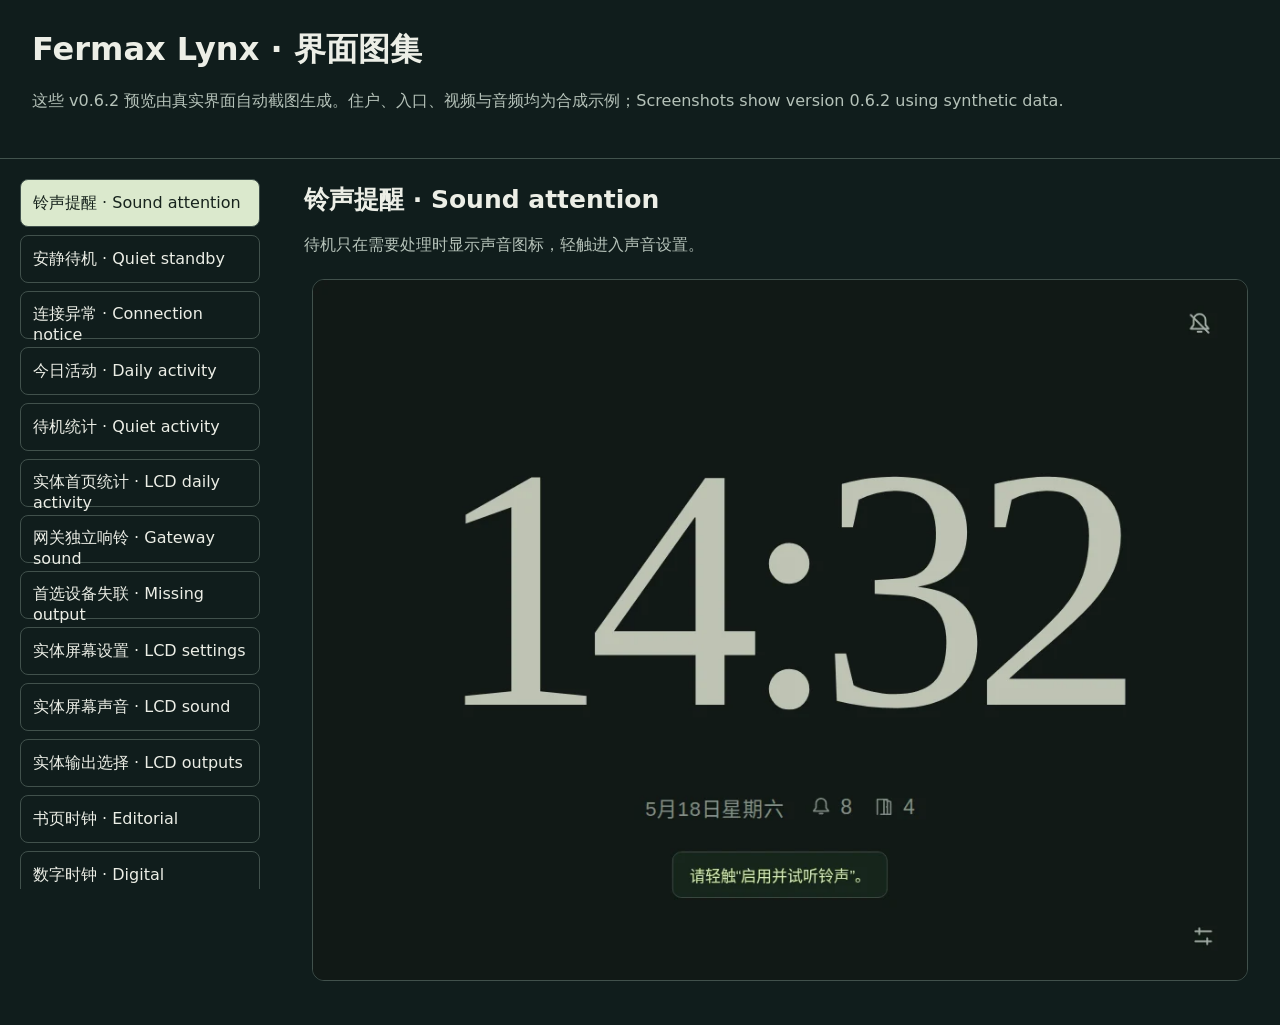
==== commit 398339bc: "Improve tablet clock sizing and Safari fullscreen controls" ====
--- a/docs/demo/index.html
+++ b/docs/demo/index.html
@@ -2,6 +2,6 @@
 <html lang="zh-CN"><meta charset="utf-8"><meta name="viewport" content="width=device-width, initial-scale=1">
 <title>Fermax Lynx · 界面图集</title><style>
 :root{color-scheme:dark;font-family:system-ui,sans-serif;background:#101d1c;color:#eceee6}*{box-sizing:border-box}body{margin:0}header{padding:28px 32px;border-bottom:1px solid #42534d}h1{font-size:32px;margin:0 0 12px}p{line-height:1.65;color:#b5c2b9}main{display:grid;grid-template-columns:280px minmax(0,1fr)}nav{padding:20px;display:grid;gap:8px;align-content:start;max-height:calc(100vh - 170px);overflow:auto;position:sticky;top:0}button{font:inherit;font-size:16px;text-align:left;color:inherit;border:1px solid #41514c;background:transparent;border-radius:8px;padding:12px;min-height:48px;cursor:pointer}button[aria-pressed=true]{background:#dbe9cd;color:#17231d}button:focus-visible,a:focus-visible{outline:3px solid #ebc777;outline-offset:3px}section{padding:24px;min-width:0}figure{margin:0}figure[hidden]{display:none}h2{margin:0;font-size:25px}img{display:block;max-width:100%;max-height:78vh;height:auto;width:auto;margin:20px auto;border:1px solid #41514c;border-radius:12px}a{color:#dbe9cd}@media(max-width:720px){main{display:block}nav{position:static;max-height:230px;grid-template-columns:repeat(2,minmax(0,1fr))}header,section{padding:20px}h1{font-size:27px}}
-</style><header><h1>Fermax Lynx · 界面图集</h1><p>这些 v0.6.1 预览由真实界面自动截图生成。住户、入口、视频与音频均为合成示例；Screenshots show version 0.6.1 using synthetic data.</p></header><main><nav aria-label="选择界面"><button type="button" data-index="0" aria-pressed="true">铃声提醒 · Sound attention</button><button type="button" data-index="1" aria-pressed="false">安静待机 · Quiet standby</button><button type="button" data-index="2" aria-pressed="false">连接异常 · Connection notice</button><button type="button" data-index="3" aria-pressed="false">今日活动 · Daily activity</button><button type="button" data-index="4" aria-pressed="false">待机统计 · Quiet activity</button><button type="button" data-index="5" aria-pressed="false">实体首页统计 · LCD daily activity</button><button type="button" data-index="6" aria-pressed="false">网关独立响铃 · Gateway sound</button><button type="button" data-index="7" aria-pressed="false">首选设备失联 · Missing output</button><button type="button" data-index="8" aria-pressed="false">实体屏幕设置 · LCD settings</button><button type="button" data-index="9" aria-pressed="false">实体屏幕声音 · LCD sound</button><button type="button" data-index="10" aria-pressed="false">实体输出选择 · LCD outputs</button><button type="button" data-index="11" aria-pressed="false">书页时钟 · Editorial</button><button type="button" data-index="12" aria-pressed="false">数字时钟 · Digital</button><button type="button" data-index="13" aria-pressed="false">模拟时钟 · Analog</button><button type="button" data-index="14" aria-pressed="false">电子管时钟 · Nixie</button><button type="button" data-index="15" aria-pressed="false">无秒显示 · Hidden seconds</button><button type="button" data-index="16" aria-pressed="false">话机授权 · Enrollment</button><button type="button" data-index="17" aria-pressed="false">话机偏好 · Preferences</button><button type="button" data-index="18" aria-pressed="false">最近活动 · Recent activity</button><button type="button" data-index="19" aria-pressed="false">入口预览 · Preview</button><button type="button" data-index="20" aria-pressed="false">来访画面 · Incoming visit</button><button type="button" data-index="21" aria-pressed="false">响铃结束 · Ring window ended</button><button type="button" data-index="22" aria-pressed="false">本次静音 · Muted visit</button><button type="button" data-index="23" aria-pressed="false">竖屏平板 · Portrait tablet</button><button type="button" data-index="24" aria-pressed="false">手机竖屏 · Narrow screen</button><button type="button" data-index="25" aria-pressed="false">手机横屏 · Short landscape</button><button type="button" data-index="26" aria-pressed="false">画面过期 · Stale frame</button><button type="button" data-index="27" aria-pressed="false">连接中断 · Offline</button><button type="button" data-index="28" aria-pressed="false">授权撤销 · Revoked</button><button type="button" data-index="29" aria-pressed="false">限时自动开门 · Timed policy</button><button type="button" data-index="30" aria-pressed="false">无时限自动开门 · Unlimited policy</button><button type="button" data-index="31" aria-pressed="false">管理页失联 · Unknown policy state</button><button type="button" data-index="32" aria-pressed="false">放大管理页 · 200% layout</button><button type="button" data-index="33" aria-pressed="false">设置导航 · Settings navigation</button><button type="button" data-index="34" aria-pressed="false">16 首铃声 · Ringtone library</button><button type="button" data-index="35" aria-pressed="false">管理员登录 · Sign in</button><button type="button" data-index="36" aria-pressed="false">管理首页 · Dashboard</button><button type="button" data-index="37" aria-pressed="false">内置铃声 · Built-in melodies</button><button type="button" data-index="38" aria-pressed="false">自定义音乐 · Custom music</button><button type="button" data-index="39" aria-pressed="false">网关配置 · Configuration</button><button type="button" data-index="40" aria-pressed="false">密码设置 · Password</button><button type="button" data-index="41" aria-pressed="false">事件日志 · Journal</button><button type="button" data-index="42" aria-pressed="false">设备管理 · Devices</button></nav><section aria-live="polite"><figure id="view-0"><figcaption><h2>铃声提醒 · Sound attention</h2><p>待机只在需要处理时显示声音图标，轻触进入声音设置。</p></figcaption><a href="phone-quiet-sound.webp"><img src="phone-quiet-sound.webp" alt="铃声提醒 · Sound attention" loading="lazy"></a></figure><figure id="view-1" hidden><figcaption><h2>安静待机 · Quiet standby</h2><p>中央时钟与一行辅助信息，自动开门启用时留角落提示。</p></figcaption><a href="phone-quiet-auto.webp"><img src="phone-quiet-auto.webp" alt="安静待机 · Quiet standby" loading="lazy"></a></figure><figure id="view-2" hidden><figcaption><h2>连接异常 · Connection notice</h2><p>断线显示文字提示，统计不可用，旧自动状态不冒充实时。</p></figcaption><a href="phone-quiet-offline.webp"><img src="phone-quiet-offline.webp" alt="连接异常 · Connection notice" loading="lazy"></a></figure><figure id="view-3" hidden><figcaption><h2>今日活动 · Daily activity</h2><p>来电与协议确认开门，按网关本地日期汇总。</p></figcaption><a href="admin-statistics.webp"><img src="admin-statistics.webp" alt="今日活动 · Daily activity" loading="lazy"></a></figure><figure id="view-4" hidden><figcaption><h2>待机统计 · Quiet activity</h2><p>图标与数字，轻触或聚焦显示统计口径。</p></figcaption><a href="phone-statistics.webp"><img src="phone-statistics.webp" alt="待机统计 · Quiet activity" loading="lazy"></a></figure><figure id="view-5" hidden><figcaption><h2>实体首页统计 · LCD daily activity</h2><p>保持大按钮，简明显示今日来电与确认开门。</p></figcaption><a href="lcd-home.webp"><img src="lcd-home.webp" alt="实体首页统计 · LCD daily activity" loading="lazy"></a></figure><figure id="view-6" hidden><figcaption><h2>网关独立响铃 · Gateway sound</h2><p>独立开关、音量、输出选择与明确的测试声音。</p></figcaption><a href="admin-gateway-sound.webp"><img src="admin-gateway-sound.webp" alt="网关独立响铃 · Gateway sound" loading="lazy"></a></figure><figure id="view-7" hidden><figcaption><h2>首选设备失联 · Missing output</h2><p>保留首选偏好，显示设备状态并自动降级。</p></figcaption><a href="admin-gateway-no-device.webp"><img src="admin-gateway-no-device.webp" alt="首选设备失联 · Missing output" loading="lazy"></a></figure><figure id="view-8" hidden><figcaption><h2>实体屏幕设置 · LCD settings</h2><p>声音与自动开门分别进入，保留大触控按钮。</p></figcaption><a href="lcd-settings.webp"><img src="lcd-settings.webp" alt="实体屏幕设置 · LCD settings" loading="lazy"></a></figure><figure id="view-9" hidden><figcaption><h2>实体屏幕声音 · LCD sound</h2><p>本机开关、音量、实际输出及三秒试音。</p></figcaption><a href="lcd-sound.webp"><img src="lcd-sound.webp" alt="实体屏幕声音 · LCD sound" loading="lazy"></a></figure><figure id="view-10" hidden><figcaption><h2>实体输出选择 · LCD outputs</h2><p>大按钮分页选择自动或具体设备。</p></figcaption><a href="lcd-outputs.webp"><img src="lcd-outputs.webp" alt="实体输出选择 · LCD outputs" loading="lazy"></a></figure><figure id="view-11" hidden><figcaption><h2>书页时钟 · Editorial</h2><p>舒展的衬线数字与低对比度状态。</p></figcaption><a href="clock-editorial.webp"><img src="clock-editorial.webp" alt="书页时钟 · Editorial" loading="lazy"></a></figure><figure id="view-12" hidden><figcaption><h2>数字时钟 · Digital</h2><p>醒目的数字，适合远距离查看。</p></figcaption><a href="clock-digital.webp"><img src="clock-digital.webp" alt="数字时钟 · Digital" loading="lazy"></a></figure><figure id="view-13" hidden><figcaption><h2>模拟时钟 · Analog</h2><p>刻度与指针；秒针可隐藏、跳动或平滑移动。</p></figcaption><a href="clock-analog.webp"><img src="clock-analog.webp" alt="模拟时钟 · Analog" loading="lazy"></a></figure><figure id="view-14" hidden><figcaption><h2>电子管时钟 · Nixie</h2><p>由 CSS 绘制的暖色玻璃与发光数字。</p></figcaption><a href="clock-nixie.webp"><img src="clock-nixie.webp" alt="电子管时钟 · Nixie" loading="lazy"></a></figure><figure id="view-15" hidden><figcaption><h2>无秒显示 · Hidden seconds</h2><p>隐藏秒数，让空闲界面更安静。</p></figcaption><a href="clock-nixie-quiet.webp"><img src="clock-nixie-quiet.webp" alt="无秒显示 · Hidden seconds" loading="lazy"></a></figure><figure id="view-16" hidden><figcaption><h2>话机授权 · Enrollment</h2><p>管理员选择设备名称与入口范围。</p></figcaption><a href="phone-enrollment.webp"><img src="phone-enrollment.webp" alt="话机授权 · Enrollment" loading="lazy"></a></figure><figure id="view-17" hidden><figcaption><h2>话机偏好 · Preferences</h2><p>本机时钟、秒针、音量与入口预览。</p></figcaption><a href="phone-preferences.webp"><img src="phone-preferences.webp" alt="话机偏好 · Preferences" loading="lazy"></a></figure><figure id="view-18" hidden><figcaption><h2>最近活动 · Recent activity</h2><p>展开查看最近三项活动。</p></figcaption><a href="phone-recent.webp"><img src="phone-recent.webp" alt="最近活动 · Recent activity" loading="lazy"></a></figure><figure id="view-19" hidden><figcaption><h2>入口预览 · Preview</h2><p>完整保留 4:3 画面，操作浮在画面上。</p></figcaption><a href="phone-preview.webp"><img src="phone-preview.webp" alt="入口预览 · Preview" loading="lazy"></a></figure><figure id="view-20" hidden><figcaption><h2>来访画面 · Incoming visit</h2><p>紧凑标题与大触控按钮，音乐按设定时长循环。</p></figcaption><a href="phone-incoming.webp"><img src="phone-incoming.webp" alt="来访画面 · Incoming visit" loading="lazy"></a></figure><figure id="view-21" hidden><figcaption><h2>响铃结束 · Ring window ended</h2><p>音乐停止后仍可查看画面和操作。</p></figcaption><a href="phone-ring-ended.webp"><img src="phone-ring-ended.webp" alt="响铃结束 · Ring window ended" loading="lazy"></a></figure><figure id="view-22" hidden><figcaption><h2>本次静音 · Muted visit</h2><p>只静音当前来访。</p></figcaption><a href="phone-muted.webp"><img src="phone-muted.webp" alt="本次静音 · Muted visit" loading="lazy"></a></figure><figure id="view-23" hidden><figcaption><h2>竖屏平板 · Portrait tablet</h2><p>完整画面居中，保留必要留白。</p></figcaption><a href="phone-portrait.webp"><img src="phone-portrait.webp" alt="竖屏平板 · Portrait tablet" loading="lazy"></a></figure><figure id="view-24" hidden><figcaption><h2>手机竖屏 · Narrow screen</h2><p>较窄屏幕仍保留完整画面与操作。</p></figcaption><a href="phone-mobile.webp"><img src="phone-mobile.webp" alt="手机竖屏 · Narrow screen" loading="lazy"></a></figure><figure id="view-25" hidden><figcaption><h2>手机横屏 · Short landscape</h2><p>短横屏使用紧凑的覆盖控件。</p></figcaption><a href="phone-wide.webp"><img src="phone-wide.webp" alt="手机横屏 · Short landscape" loading="lazy"></a></figure><figure id="view-26" hidden><figcaption><h2>画面过期 · Stale frame</h2><p>不把旧帧当成实时画面。</p></figcaption><a href="phone-stale-video.webp"><img src="phone-stale-video.webp" alt="画面过期 · Stale frame" loading="lazy"></a></figure><figure id="view-27" hidden><figcaption><h2>连接中断 · Offline</h2><p>状态清楚呈现，断线时禁用控制。</p></figcaption><a href="phone-offline.webp"><img src="phone-offline.webp" alt="连接中断 · Offline" loading="lazy"></a></figure><figure id="view-28" hidden><figcaption><h2>授权撤销 · Revoked</h2><p>撤销后退出话机，重新授权才能使用。</p></figcaption><a href="phone-revoked.webp"><img src="phone-revoked.webp" alt="授权撤销 · Revoked" loading="lazy"></a></figure><figure id="view-29" hidden><figcaption><h2>限时自动开门 · Timed policy</h2><p>已启用时仅显示状态、截止时间和停止按钮。</p></figcaption><a href="admin-auto-timed.webp"><img src="admin-auto-timed.webp" alt="限时自动开门 · Timed policy" loading="lazy"></a></figure><figure id="view-30" hidden><figcaption><h2>无时限自动开门 · Unlimited policy</h2><p>只提供停止操作，隐藏再次启用和时长选择。</p></figcaption><a href="admin-auto-unlimited.webp"><img src="admin-auto-unlimited.webp" alt="无时限自动开门 · Unlimited policy" loading="lazy"></a></figure><figure id="view-31" hidden><figcaption><h2>管理页失联 · Unknown policy state</h2><p>无法确认服务器状态时隐藏策略操作，恢复后重新读取。</p></figcaption><a href="admin-offline.webp"><img src="admin-offline.webp" alt="管理页失联 · Unknown policy state" loading="lazy"></a></figure><figure id="view-32" hidden><figcaption><h2>放大管理页 · 200% layout</h2><p>导航自然换行，入口按钮不重叠。</p></figcaption><a href="admin-zoom.webp"><img src="admin-zoom.webp" alt="放大管理页 · 200% layout" loading="lazy"></a></figure><figure id="view-33" hidden><figcaption><h2>设置导航 · Settings navigation</h2><p>铃声、话机设备、网关配置和密码按任务分区。</p></figcaption><a href="admin-settings.webp"><img src="admin-settings.webp" alt="设置导航 · Settings navigation" loading="lazy"></a></figure><figure id="view-34" hidden><figcaption><h2>16 首铃声 · Ringtone library</h2><p>点击选择并试听，保存后用于下一次来访。</p></figcaption><a href="admin-ringtone-library.webp"><img src="admin-ringtone-library.webp" alt="16 首铃声 · Ringtone library" loading="lazy"></a></figure><figure id="view-35" hidden><figcaption><h2>管理员登录 · Sign in</h2><p>独立的管理员登录入口。</p></figcaption><a href="admin-login.webp"><img src="admin-login.webp" alt="管理员登录 · Sign in" loading="lazy"></a></figure><figure id="view-36" hidden><figcaption><h2>管理首页 · Dashboard</h2><p>网关、入口、策略与活动概览。</p></figcaption><a href="admin-dashboard.webp"><img src="admin-dashboard.webp" alt="管理首页 · Dashboard" loading="lazy"></a></figure><figure id="view-37" hidden><figcaption><h2>内置铃声 · Built-in melodies</h2><p>管理员配置铃声及 15/30/45/60 秒时长。</p></figcaption><a href="admin-ringtone.webp"><img src="admin-ringtone.webp" alt="内置铃声 · Built-in melodies" loading="lazy"></a></figure><figure id="view-38" hidden><figcaption><h2>自定义音乐 · Custom music</h2><p>导入、试听并保存自己的音乐。</p></figcaption><a href="admin-custom-music.webp"><img src="admin-custom-music.webp" alt="自定义音乐 · Custom music" loading="lazy"></a></figure><figure id="view-39" hidden><figcaption><h2>网关配置 · Configuration</h2><p>身份、接口与入口配置；保存不改变系统网卡地址。</p></figcaption><a href="admin-network.webp"><img src="admin-network.webp" alt="网关配置 · Configuration" loading="lazy"></a></figure><figure id="view-40" hidden><figcaption><h2>密码设置 · Password</h2><p>修改管理员密码。</p></figcaption><a href="admin-password.webp"><img src="admin-password.webp" alt="密码设置 · Password" loading="lazy"></a></figure><figure id="view-41" hidden><figcaption><h2>事件日志 · Journal</h2><p>查询并导出网关活动记录。</p></figcaption><a href="admin-journal.webp"><img src="admin-journal.webp" alt="事件日志 · Journal" loading="lazy"></a></figure><figure id="view-42" hidden><figcaption><h2>设备管理 · Devices</h2><p>查看设备授权及其入口范围。</p></figcaption><a href="admin-devices.webp"><img src="admin-devices.webp" alt="设备管理 · Devices" loading="lazy"></a></figure></section></main><script>
+</style><header><h1>Fermax Lynx · 界面图集</h1><p>这些 v0.6.2 预览由真实界面自动截图生成。住户、入口、视频与音频均为合成示例；Screenshots show version 0.6.2 using synthetic data.</p></header><main><nav aria-label="选择界面"><button type="button" data-index="0" aria-pressed="true">铃声提醒 · Sound attention</button><button type="button" data-index="1" aria-pressed="false">安静待机 · Quiet standby</button><button type="button" data-index="2" aria-pressed="false">连接异常 · Connection notice</button><button type="button" data-index="3" aria-pressed="false">今日活动 · Daily activity</button><button type="button" data-index="4" aria-pressed="false">待机统计 · Quiet activity</button><button type="button" data-index="5" aria-pressed="false">实体首页统计 · LCD daily activity</button><button type="button" data-index="6" aria-pressed="false">网关独立响铃 · Gateway sound</button><button type="button" data-index="7" aria-pressed="false">首选设备失联 · Missing output</button><button type="button" data-index="8" aria-pressed="false">实体屏幕设置 · LCD settings</button><button type="button" data-index="9" aria-pressed="false">实体屏幕声音 · LCD sound</button><button type="button" data-index="10" aria-pressed="false">实体输出选择 · LCD outputs</button><button type="button" data-index="11" aria-pressed="false">书页时钟 · Editorial</button><button type="button" data-index="12" aria-pressed="false">数字时钟 · Digital</button><button type="button" data-index="13" aria-pressed="false">模拟时钟 · Analog</button><button type="button" data-index="14" aria-pressed="false">电子管时钟 · Nixie</button><button type="button" data-index="15" aria-pressed="false">无秒显示 · Hidden seconds</button><button type="button" data-index="16" aria-pressed="false">话机授权 · Enrollment</button><button type="button" data-index="17" aria-pressed="false">话机偏好 · Preferences</button><button type="button" data-index="18" aria-pressed="false">最近活动 · Recent activity</button><button type="button" data-index="19" aria-pressed="false">入口预览 · Preview</button><button type="button" data-index="20" aria-pressed="false">来访画面 · Incoming visit</button><button type="button" data-index="21" aria-pressed="false">响铃结束 · Ring window ended</button><button type="button" data-index="22" aria-pressed="false">本次静音 · Muted visit</button><button type="button" data-index="23" aria-pressed="false">竖屏平板 · Portrait tablet</button><button type="button" data-index="24" aria-pressed="false">手机竖屏 · Narrow screen</button><button type="button" data-index="25" aria-pressed="false">手机横屏 · Short landscape</button><button type="button" data-index="26" aria-pressed="false">画面过期 · Stale frame</button><button type="button" data-index="27" aria-pressed="false">连接中断 · Offline</button><button type="button" data-index="28" aria-pressed="false">授权撤销 · Revoked</button><button type="button" data-index="29" aria-pressed="false">限时自动开门 · Timed policy</button><button type="button" data-index="30" aria-pressed="false">无时限自动开门 · Unlimited policy</button><button type="button" data-index="31" aria-pressed="false">管理页失联 · Unknown policy state</button><button type="button" data-index="32" aria-pressed="false">放大管理页 · 200% layout</button><button type="button" data-index="33" aria-pressed="false">设置导航 · Settings navigation</button><button type="button" data-index="34" aria-pressed="false">16 首铃声 · Ringtone library</button><button type="button" data-index="35" aria-pressed="false">管理员登录 · Sign in</button><button type="button" data-index="36" aria-pressed="false">管理首页 · Dashboard</button><button type="button" data-index="37" aria-pressed="false">内置铃声 · Built-in melodies</button><button type="button" data-index="38" aria-pressed="false">自定义音乐 · Custom music</button><button type="button" data-index="39" aria-pressed="false">网关配置 · Configuration</button><button type="button" data-index="40" aria-pressed="false">密码设置 · Password</button><button type="button" data-index="41" aria-pressed="false">事件日志 · Journal</button><button type="button" data-index="42" aria-pressed="false">设备管理 · Devices</button></nav><section aria-live="polite"><figure id="view-0"><figcaption><h2>铃声提醒 · Sound attention</h2><p>待机只在需要处理时显示声音图标，轻触进入声音设置。</p></figcaption><a href="phone-quiet-sound.webp"><img src="phone-quiet-sound.webp" alt="铃声提醒 · Sound attention" loading="lazy"></a></figure><figure id="view-1" hidden><figcaption><h2>安静待机 · Quiet standby</h2><p>中央时钟与一行辅助信息，自动开门启用时留角落提示。</p></figcaption><a href="phone-quiet-auto.webp"><img src="phone-quiet-auto.webp" alt="安静待机 · Quiet standby" loading="lazy"></a></figure><figure id="view-2" hidden><figcaption><h2>连接异常 · Connection notice</h2><p>断线显示文字提示，统计不可用，旧自动状态不冒充实时。</p></figcaption><a href="phone-quiet-offline.webp"><img src="phone-quiet-offline.webp" alt="连接异常 · Connection notice" loading="lazy"></a></figure><figure id="view-3" hidden><figcaption><h2>今日活动 · Daily activity</h2><p>来电与协议确认开门，按网关本地日期汇总。</p></figcaption><a href="admin-statistics.webp"><img src="admin-statistics.webp" alt="今日活动 · Daily activity" loading="lazy"></a></figure><figure id="view-4" hidden><figcaption><h2>待机统计 · Quiet activity</h2><p>图标与数字，轻触或聚焦显示统计口径。</p></figcaption><a href="phone-statistics.webp"><img src="phone-statistics.webp" alt="待机统计 · Quiet activity" loading="lazy"></a></figure><figure id="view-5" hidden><figcaption><h2>实体首页统计 · LCD daily activity</h2><p>保持大按钮，简明显示今日来电与确认开门。</p></figcaption><a href="lcd-home.webp"><img src="lcd-home.webp" alt="实体首页统计 · LCD daily activity" loading="lazy"></a></figure><figure id="view-6" hidden><figcaption><h2>网关独立响铃 · Gateway sound</h2><p>独立开关、音量、输出选择与明确的测试声音。</p></figcaption><a href="admin-gateway-sound.webp"><img src="admin-gateway-sound.webp" alt="网关独立响铃 · Gateway sound" loading="lazy"></a></figure><figure id="view-7" hidden><figcaption><h2>首选设备失联 · Missing output</h2><p>保留首选偏好，显示设备状态并自动降级。</p></figcaption><a href="admin-gateway-no-device.webp"><img src="admin-gateway-no-device.webp" alt="首选设备失联 · Missing output" loading="lazy"></a></figure><figure id="view-8" hidden><figcaption><h2>实体屏幕设置 · LCD settings</h2><p>声音与自动开门分别进入，保留大触控按钮。</p></figcaption><a href="lcd-settings.webp"><img src="lcd-settings.webp" alt="实体屏幕设置 · LCD settings" loading="lazy"></a></figure><figure id="view-9" hidden><figcaption><h2>实体屏幕声音 · LCD sound</h2><p>本机开关、音量、实际输出及三秒试音。</p></figcaption><a href="lcd-sound.webp"><img src="lcd-sound.webp" alt="实体屏幕声音 · LCD sound" loading="lazy"></a></figure><figure id="view-10" hidden><figcaption><h2>实体输出选择 · LCD outputs</h2><p>大按钮分页选择自动或具体设备。</p></figcaption><a href="lcd-outputs.webp"><img src="lcd-outputs.webp" alt="实体输出选择 · LCD outputs" loading="lazy"></a></figure><figure id="view-11" hidden><figcaption><h2>书页时钟 · Editorial</h2><p>舒展的衬线数字与低对比度状态。</p></figcaption><a href="clock-editorial.webp"><img src="clock-editorial.webp" alt="书页时钟 · Editorial" loading="lazy"></a></figure><figure id="view-12" hidden><figcaption><h2>数字时钟 · Digital</h2><p>醒目的数字，适合远距离查看。</p></figcaption><a href="clock-digital.webp"><img src="clock-digital.webp" alt="数字时钟 · Digital" loading="lazy"></a></figure><figure id="view-13" hidden><figcaption><h2>模拟时钟 · Analog</h2><p>刻度与指针；秒针可隐藏、跳动或平滑移动。</p></figcaption><a href="clock-analog.webp"><img src="clock-analog.webp" alt="模拟时钟 · Analog" loading="lazy"></a></figure><figure id="view-14" hidden><figcaption><h2>电子管时钟 · Nixie</h2><p>由 CSS 绘制的暖色玻璃与发光数字。</p></figcaption><a href="clock-nixie.webp"><img src="clock-nixie.webp" alt="电子管时钟 · Nixie" loading="lazy"></a></figure><figure id="view-15" hidden><figcaption><h2>无秒显示 · Hidden seconds</h2><p>隐藏秒数，让空闲界面更安静。</p></figcaption><a href="clock-nixie-quiet.webp"><img src="clock-nixie-quiet.webp" alt="无秒显示 · Hidden seconds" loading="lazy"></a></figure><figure id="view-16" hidden><figcaption><h2>话机授权 · Enrollment</h2><p>管理员选择设备名称与入口范围。</p></figcaption><a href="phone-enrollment.webp"><img src="phone-enrollment.webp" alt="话机授权 · Enrollment" loading="lazy"></a></figure><figure id="view-17" hidden><figcaption><h2>话机偏好 · Preferences</h2><p>本机时钟、秒针、音量与入口预览。</p></figcaption><a href="phone-preferences.webp"><img src="phone-preferences.webp" alt="话机偏好 · Preferences" loading="lazy"></a></figure><figure id="view-18" hidden><figcaption><h2>最近活动 · Recent activity</h2><p>展开查看最近三项活动。</p></figcaption><a href="phone-recent.webp"><img src="phone-recent.webp" alt="最近活动 · Recent activity" loading="lazy"></a></figure><figure id="view-19" hidden><figcaption><h2>入口预览 · Preview</h2><p>完整保留 4:3 画面，操作浮在画面上。</p></figcaption><a href="phone-preview.webp"><img src="phone-preview.webp" alt="入口预览 · Preview" loading="lazy"></a></figure><figure id="view-20" hidden><figcaption><h2>来访画面 · Incoming visit</h2><p>紧凑标题与大触控按钮，音乐按设定时长循环。</p></figcaption><a href="phone-incoming.webp"><img src="phone-incoming.webp" alt="来访画面 · Incoming visit" loading="lazy"></a></figure><figure id="view-21" hidden><figcaption><h2>响铃结束 · Ring window ended</h2><p>音乐停止后仍可查看画面和操作。</p></figcaption><a href="phone-ring-ended.webp"><img src="phone-ring-ended.webp" alt="响铃结束 · Ring window ended" loading="lazy"></a></figure><figure id="view-22" hidden><figcaption><h2>本次静音 · Muted visit</h2><p>只静音当前来访。</p></figcaption><a href="phone-muted.webp"><img src="phone-muted.webp" alt="本次静音 · Muted visit" loading="lazy"></a></figure><figure id="view-23" hidden><figcaption><h2>竖屏平板 · Portrait tablet</h2><p>完整画面居中，保留必要留白。</p></figcaption><a href="phone-portrait.webp"><img src="phone-portrait.webp" alt="竖屏平板 · Portrait tablet" loading="lazy"></a></figure><figure id="view-24" hidden><figcaption><h2>手机竖屏 · Narrow screen</h2><p>较窄屏幕仍保留完整画面与操作。</p></figcaption><a href="phone-mobile.webp"><img src="phone-mobile.webp" alt="手机竖屏 · Narrow screen" loading="lazy"></a></figure><figure id="view-25" hidden><figcaption><h2>手机横屏 · Short landscape</h2><p>短横屏使用紧凑的覆盖控件。</p></figcaption><a href="phone-wide.webp"><img src="phone-wide.webp" alt="手机横屏 · Short landscape" loading="lazy"></a></figure><figure id="view-26" hidden><figcaption><h2>画面过期 · Stale frame</h2><p>不把旧帧当成实时画面。</p></figcaption><a href="phone-stale-video.webp"><img src="phone-stale-video.webp" alt="画面过期 · Stale frame" loading="lazy"></a></figure><figure id="view-27" hidden><figcaption><h2>连接中断 · Offline</h2><p>状态清楚呈现，断线时禁用控制。</p></figcaption><a href="phone-offline.webp"><img src="phone-offline.webp" alt="连接中断 · Offline" loading="lazy"></a></figure><figure id="view-28" hidden><figcaption><h2>授权撤销 · Revoked</h2><p>撤销后退出话机，重新授权才能使用。</p></figcaption><a href="phone-revoked.webp"><img src="phone-revoked.webp" alt="授权撤销 · Revoked" loading="lazy"></a></figure><figure id="view-29" hidden><figcaption><h2>限时自动开门 · Timed policy</h2><p>已启用时仅显示状态、截止时间和停止按钮。</p></figcaption><a href="admin-auto-timed.webp"><img src="admin-auto-timed.webp" alt="限时自动开门 · Timed policy" loading="lazy"></a></figure><figure id="view-30" hidden><figcaption><h2>无时限自动开门 · Unlimited policy</h2><p>只提供停止操作，隐藏再次启用和时长选择。</p></figcaption><a href="admin-auto-unlimited.webp"><img src="admin-auto-unlimited.webp" alt="无时限自动开门 · Unlimited policy" loading="lazy"></a></figure><figure id="view-31" hidden><figcaption><h2>管理页失联 · Unknown policy state</h2><p>无法确认服务器状态时隐藏策略操作，恢复后重新读取。</p></figcaption><a href="admin-offline.webp"><img src="admin-offline.webp" alt="管理页失联 · Unknown policy state" loading="lazy"></a></figure><figure id="view-32" hidden><figcaption><h2>放大管理页 · 200% layout</h2><p>导航自然换行，入口按钮不重叠。</p></figcaption><a href="admin-zoom.webp"><img src="admin-zoom.webp" alt="放大管理页 · 200% layout" loading="lazy"></a></figure><figure id="view-33" hidden><figcaption><h2>设置导航 · Settings navigation</h2><p>铃声、话机设备、网关配置和密码按任务分区。</p></figcaption><a href="admin-settings.webp"><img src="admin-settings.webp" alt="设置导航 · Settings navigation" loading="lazy"></a></figure><figure id="view-34" hidden><figcaption><h2>16 首铃声 · Ringtone library</h2><p>点击选择并试听，保存后用于下一次来访。</p></figcaption><a href="admin-ringtone-library.webp"><img src="admin-ringtone-library.webp" alt="16 首铃声 · Ringtone library" loading="lazy"></a></figure><figure id="view-35" hidden><figcaption><h2>管理员登录 · Sign in</h2><p>独立的管理员登录入口。</p></figcaption><a href="admin-login.webp"><img src="admin-login.webp" alt="管理员登录 · Sign in" loading="lazy"></a></figure><figure id="view-36" hidden><figcaption><h2>管理首页 · Dashboard</h2><p>网关、入口、策略与活动概览。</p></figcaption><a href="admin-dashboard.webp"><img src="admin-dashboard.webp" alt="管理首页 · Dashboard" loading="lazy"></a></figure><figure id="view-37" hidden><figcaption><h2>内置铃声 · Built-in melodies</h2><p>管理员配置铃声及 15/30/45/60 秒时长。</p></figcaption><a href="admin-ringtone.webp"><img src="admin-ringtone.webp" alt="内置铃声 · Built-in melodies" loading="lazy"></a></figure><figure id="view-38" hidden><figcaption><h2>自定义音乐 · Custom music</h2><p>导入、试听并保存自己的音乐。</p></figcaption><a href="admin-custom-music.webp"><img src="admin-custom-music.webp" alt="自定义音乐 · Custom music" loading="lazy"></a></figure><figure id="view-39" hidden><figcaption><h2>网关配置 · Configuration</h2><p>身份、接口与入口配置；保存不改变系统网卡地址。</p></figcaption><a href="admin-network.webp"><img src="admin-network.webp" alt="网关配置 · Configuration" loading="lazy"></a></figure><figure id="view-40" hidden><figcaption><h2>密码设置 · Password</h2><p>修改管理员密码。</p></figcaption><a href="admin-password.webp"><img src="admin-password.webp" alt="密码设置 · Password" loading="lazy"></a></figure><figure id="view-41" hidden><figcaption><h2>事件日志 · Journal</h2><p>查询并导出网关活动记录。</p></figcaption><a href="admin-journal.webp"><img src="admin-journal.webp" alt="事件日志 · Journal" loading="lazy"></a></figure><figure id="view-42" hidden><figcaption><h2>设备管理 · Devices</h2><p>查看设备授权及其入口范围。</p></figcaption><a href="admin-devices.webp"><img src="admin-devices.webp" alt="设备管理 · Devices" loading="lazy"></a></figure></section></main><script>
 document.querySelectorAll('nav button').forEach(button=>button.addEventListener('click',()=>{document.querySelectorAll('nav button').forEach(item=>item.setAttribute('aria-pressed',String(item===button)));document.querySelectorAll('figure').forEach((figure,index)=>figure.hidden=String(index)!==button.dataset.index)}));
 </script></html>
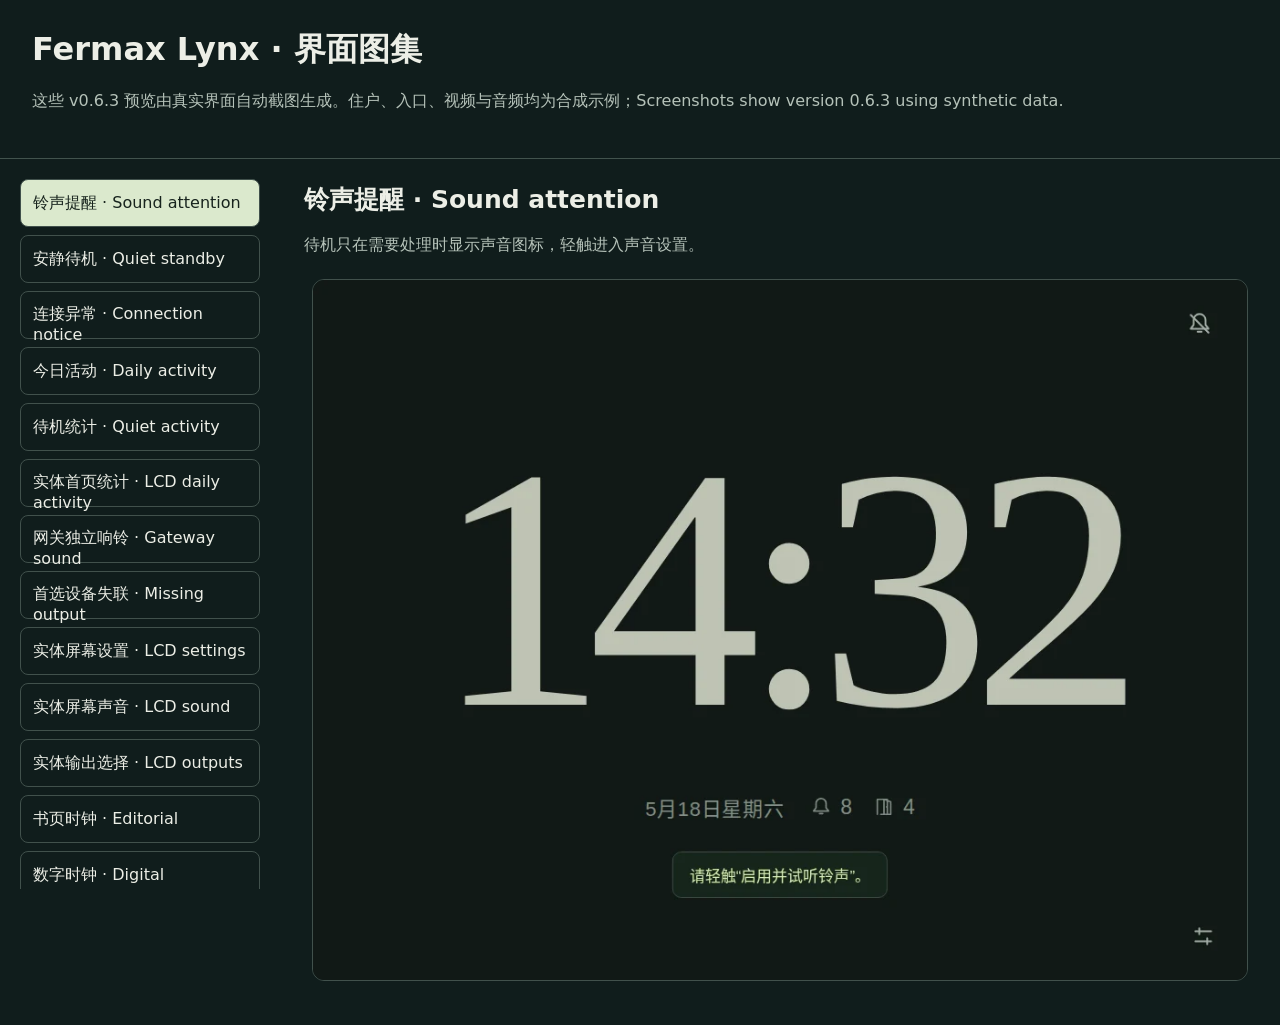
==== commit e343bb74: "Fix independent foreground phone wake lock lifecycle" ====
--- a/docs/demo/index.html
+++ b/docs/demo/index.html
@@ -2,6 +2,6 @@
 <html lang="zh-CN"><meta charset="utf-8"><meta name="viewport" content="width=device-width, initial-scale=1">
 <title>Fermax Lynx · 界面图集</title><style>
 :root{color-scheme:dark;font-family:system-ui,sans-serif;background:#101d1c;color:#eceee6}*{box-sizing:border-box}body{margin:0}header{padding:28px 32px;border-bottom:1px solid #42534d}h1{font-size:32px;margin:0 0 12px}p{line-height:1.65;color:#b5c2b9}main{display:grid;grid-template-columns:280px minmax(0,1fr)}nav{padding:20px;display:grid;gap:8px;align-content:start;max-height:calc(100vh - 170px);overflow:auto;position:sticky;top:0}button{font:inherit;font-size:16px;text-align:left;color:inherit;border:1px solid #41514c;background:transparent;border-radius:8px;padding:12px;min-height:48px;cursor:pointer}button[aria-pressed=true]{background:#dbe9cd;color:#17231d}button:focus-visible,a:focus-visible{outline:3px solid #ebc777;outline-offset:3px}section{padding:24px;min-width:0}figure{margin:0}figure[hidden]{display:none}h2{margin:0;font-size:25px}img{display:block;max-width:100%;max-height:78vh;height:auto;width:auto;margin:20px auto;border:1px solid #41514c;border-radius:12px}a{color:#dbe9cd}@media(max-width:720px){main{display:block}nav{position:static;max-height:230px;grid-template-columns:repeat(2,minmax(0,1fr))}header,section{padding:20px}h1{font-size:27px}}
-</style><header><h1>Fermax Lynx · 界面图集</h1><p>这些 v0.6.2 预览由真实界面自动截图生成。住户、入口、视频与音频均为合成示例；Screenshots show version 0.6.2 using synthetic data.</p></header><main><nav aria-label="选择界面"><button type="button" data-index="0" aria-pressed="true">铃声提醒 · Sound attention</button><button type="button" data-index="1" aria-pressed="false">安静待机 · Quiet standby</button><button type="button" data-index="2" aria-pressed="false">连接异常 · Connection notice</button><button type="button" data-index="3" aria-pressed="false">今日活动 · Daily activity</button><button type="button" data-index="4" aria-pressed="false">待机统计 · Quiet activity</button><button type="button" data-index="5" aria-pressed="false">实体首页统计 · LCD daily activity</button><button type="button" data-index="6" aria-pressed="false">网关独立响铃 · Gateway sound</button><button type="button" data-index="7" aria-pressed="false">首选设备失联 · Missing output</button><button type="button" data-index="8" aria-pressed="false">实体屏幕设置 · LCD settings</button><button type="button" data-index="9" aria-pressed="false">实体屏幕声音 · LCD sound</button><button type="button" data-index="10" aria-pressed="false">实体输出选择 · LCD outputs</button><button type="button" data-index="11" aria-pressed="false">书页时钟 · Editorial</button><button type="button" data-index="12" aria-pressed="false">数字时钟 · Digital</button><button type="button" data-index="13" aria-pressed="false">模拟时钟 · Analog</button><button type="button" data-index="14" aria-pressed="false">电子管时钟 · Nixie</button><button type="button" data-index="15" aria-pressed="false">无秒显示 · Hidden seconds</button><button type="button" data-index="16" aria-pressed="false">话机授权 · Enrollment</button><button type="button" data-index="17" aria-pressed="false">话机偏好 · Preferences</button><button type="button" data-index="18" aria-pressed="false">最近活动 · Recent activity</button><button type="button" data-index="19" aria-pressed="false">入口预览 · Preview</button><button type="button" data-index="20" aria-pressed="false">来访画面 · Incoming visit</button><button type="button" data-index="21" aria-pressed="false">响铃结束 · Ring window ended</button><button type="button" data-index="22" aria-pressed="false">本次静音 · Muted visit</button><button type="button" data-index="23" aria-pressed="false">竖屏平板 · Portrait tablet</button><button type="button" data-index="24" aria-pressed="false">手机竖屏 · Narrow screen</button><button type="button" data-index="25" aria-pressed="false">手机横屏 · Short landscape</button><button type="button" data-index="26" aria-pressed="false">画面过期 · Stale frame</button><button type="button" data-index="27" aria-pressed="false">连接中断 · Offline</button><button type="button" data-index="28" aria-pressed="false">授权撤销 · Revoked</button><button type="button" data-index="29" aria-pressed="false">限时自动开门 · Timed policy</button><button type="button" data-index="30" aria-pressed="false">无时限自动开门 · Unlimited policy</button><button type="button" data-index="31" aria-pressed="false">管理页失联 · Unknown policy state</button><button type="button" data-index="32" aria-pressed="false">放大管理页 · 200% layout</button><button type="button" data-index="33" aria-pressed="false">设置导航 · Settings navigation</button><button type="button" data-index="34" aria-pressed="false">16 首铃声 · Ringtone library</button><button type="button" data-index="35" aria-pressed="false">管理员登录 · Sign in</button><button type="button" data-index="36" aria-pressed="false">管理首页 · Dashboard</button><button type="button" data-index="37" aria-pressed="false">内置铃声 · Built-in melodies</button><button type="button" data-index="38" aria-pressed="false">自定义音乐 · Custom music</button><button type="button" data-index="39" aria-pressed="false">网关配置 · Configuration</button><button type="button" data-index="40" aria-pressed="false">密码设置 · Password</button><button type="button" data-index="41" aria-pressed="false">事件日志 · Journal</button><button type="button" data-index="42" aria-pressed="false">设备管理 · Devices</button></nav><section aria-live="polite"><figure id="view-0"><figcaption><h2>铃声提醒 · Sound attention</h2><p>待机只在需要处理时显示声音图标，轻触进入声音设置。</p></figcaption><a href="phone-quiet-sound.webp"><img src="phone-quiet-sound.webp" alt="铃声提醒 · Sound attention" loading="lazy"></a></figure><figure id="view-1" hidden><figcaption><h2>安静待机 · Quiet standby</h2><p>中央时钟与一行辅助信息，自动开门启用时留角落提示。</p></figcaption><a href="phone-quiet-auto.webp"><img src="phone-quiet-auto.webp" alt="安静待机 · Quiet standby" loading="lazy"></a></figure><figure id="view-2" hidden><figcaption><h2>连接异常 · Connection notice</h2><p>断线显示文字提示，统计不可用，旧自动状态不冒充实时。</p></figcaption><a href="phone-quiet-offline.webp"><img src="phone-quiet-offline.webp" alt="连接异常 · Connection notice" loading="lazy"></a></figure><figure id="view-3" hidden><figcaption><h2>今日活动 · Daily activity</h2><p>来电与协议确认开门，按网关本地日期汇总。</p></figcaption><a href="admin-statistics.webp"><img src="admin-statistics.webp" alt="今日活动 · Daily activity" loading="lazy"></a></figure><figure id="view-4" hidden><figcaption><h2>待机统计 · Quiet activity</h2><p>图标与数字，轻触或聚焦显示统计口径。</p></figcaption><a href="phone-statistics.webp"><img src="phone-statistics.webp" alt="待机统计 · Quiet activity" loading="lazy"></a></figure><figure id="view-5" hidden><figcaption><h2>实体首页统计 · LCD daily activity</h2><p>保持大按钮，简明显示今日来电与确认开门。</p></figcaption><a href="lcd-home.webp"><img src="lcd-home.webp" alt="实体首页统计 · LCD daily activity" loading="lazy"></a></figure><figure id="view-6" hidden><figcaption><h2>网关独立响铃 · Gateway sound</h2><p>独立开关、音量、输出选择与明确的测试声音。</p></figcaption><a href="admin-gateway-sound.webp"><img src="admin-gateway-sound.webp" alt="网关独立响铃 · Gateway sound" loading="lazy"></a></figure><figure id="view-7" hidden><figcaption><h2>首选设备失联 · Missing output</h2><p>保留首选偏好，显示设备状态并自动降级。</p></figcaption><a href="admin-gateway-no-device.webp"><img src="admin-gateway-no-device.webp" alt="首选设备失联 · Missing output" loading="lazy"></a></figure><figure id="view-8" hidden><figcaption><h2>实体屏幕设置 · LCD settings</h2><p>声音与自动开门分别进入，保留大触控按钮。</p></figcaption><a href="lcd-settings.webp"><img src="lcd-settings.webp" alt="实体屏幕设置 · LCD settings" loading="lazy"></a></figure><figure id="view-9" hidden><figcaption><h2>实体屏幕声音 · LCD sound</h2><p>本机开关、音量、实际输出及三秒试音。</p></figcaption><a href="lcd-sound.webp"><img src="lcd-sound.webp" alt="实体屏幕声音 · LCD sound" loading="lazy"></a></figure><figure id="view-10" hidden><figcaption><h2>实体输出选择 · LCD outputs</h2><p>大按钮分页选择自动或具体设备。</p></figcaption><a href="lcd-outputs.webp"><img src="lcd-outputs.webp" alt="实体输出选择 · LCD outputs" loading="lazy"></a></figure><figure id="view-11" hidden><figcaption><h2>书页时钟 · Editorial</h2><p>舒展的衬线数字与低对比度状态。</p></figcaption><a href="clock-editorial.webp"><img src="clock-editorial.webp" alt="书页时钟 · Editorial" loading="lazy"></a></figure><figure id="view-12" hidden><figcaption><h2>数字时钟 · Digital</h2><p>醒目的数字，适合远距离查看。</p></figcaption><a href="clock-digital.webp"><img src="clock-digital.webp" alt="数字时钟 · Digital" loading="lazy"></a></figure><figure id="view-13" hidden><figcaption><h2>模拟时钟 · Analog</h2><p>刻度与指针；秒针可隐藏、跳动或平滑移动。</p></figcaption><a href="clock-analog.webp"><img src="clock-analog.webp" alt="模拟时钟 · Analog" loading="lazy"></a></figure><figure id="view-14" hidden><figcaption><h2>电子管时钟 · Nixie</h2><p>由 CSS 绘制的暖色玻璃与发光数字。</p></figcaption><a href="clock-nixie.webp"><img src="clock-nixie.webp" alt="电子管时钟 · Nixie" loading="lazy"></a></figure><figure id="view-15" hidden><figcaption><h2>无秒显示 · Hidden seconds</h2><p>隐藏秒数，让空闲界面更安静。</p></figcaption><a href="clock-nixie-quiet.webp"><img src="clock-nixie-quiet.webp" alt="无秒显示 · Hidden seconds" loading="lazy"></a></figure><figure id="view-16" hidden><figcaption><h2>话机授权 · Enrollment</h2><p>管理员选择设备名称与入口范围。</p></figcaption><a href="phone-enrollment.webp"><img src="phone-enrollment.webp" alt="话机授权 · Enrollment" loading="lazy"></a></figure><figure id="view-17" hidden><figcaption><h2>话机偏好 · Preferences</h2><p>本机时钟、秒针、音量与入口预览。</p></figcaption><a href="phone-preferences.webp"><img src="phone-preferences.webp" alt="话机偏好 · Preferences" loading="lazy"></a></figure><figure id="view-18" hidden><figcaption><h2>最近活动 · Recent activity</h2><p>展开查看最近三项活动。</p></figcaption><a href="phone-recent.webp"><img src="phone-recent.webp" alt="最近活动 · Recent activity" loading="lazy"></a></figure><figure id="view-19" hidden><figcaption><h2>入口预览 · Preview</h2><p>完整保留 4:3 画面，操作浮在画面上。</p></figcaption><a href="phone-preview.webp"><img src="phone-preview.webp" alt="入口预览 · Preview" loading="lazy"></a></figure><figure id="view-20" hidden><figcaption><h2>来访画面 · Incoming visit</h2><p>紧凑标题与大触控按钮，音乐按设定时长循环。</p></figcaption><a href="phone-incoming.webp"><img src="phone-incoming.webp" alt="来访画面 · Incoming visit" loading="lazy"></a></figure><figure id="view-21" hidden><figcaption><h2>响铃结束 · Ring window ended</h2><p>音乐停止后仍可查看画面和操作。</p></figcaption><a href="phone-ring-ended.webp"><img src="phone-ring-ended.webp" alt="响铃结束 · Ring window ended" loading="lazy"></a></figure><figure id="view-22" hidden><figcaption><h2>本次静音 · Muted visit</h2><p>只静音当前来访。</p></figcaption><a href="phone-muted.webp"><img src="phone-muted.webp" alt="本次静音 · Muted visit" loading="lazy"></a></figure><figure id="view-23" hidden><figcaption><h2>竖屏平板 · Portrait tablet</h2><p>完整画面居中，保留必要留白。</p></figcaption><a href="phone-portrait.webp"><img src="phone-portrait.webp" alt="竖屏平板 · Portrait tablet" loading="lazy"></a></figure><figure id="view-24" hidden><figcaption><h2>手机竖屏 · Narrow screen</h2><p>较窄屏幕仍保留完整画面与操作。</p></figcaption><a href="phone-mobile.webp"><img src="phone-mobile.webp" alt="手机竖屏 · Narrow screen" loading="lazy"></a></figure><figure id="view-25" hidden><figcaption><h2>手机横屏 · Short landscape</h2><p>短横屏使用紧凑的覆盖控件。</p></figcaption><a href="phone-wide.webp"><img src="phone-wide.webp" alt="手机横屏 · Short landscape" loading="lazy"></a></figure><figure id="view-26" hidden><figcaption><h2>画面过期 · Stale frame</h2><p>不把旧帧当成实时画面。</p></figcaption><a href="phone-stale-video.webp"><img src="phone-stale-video.webp" alt="画面过期 · Stale frame" loading="lazy"></a></figure><figure id="view-27" hidden><figcaption><h2>连接中断 · Offline</h2><p>状态清楚呈现，断线时禁用控制。</p></figcaption><a href="phone-offline.webp"><img src="phone-offline.webp" alt="连接中断 · Offline" loading="lazy"></a></figure><figure id="view-28" hidden><figcaption><h2>授权撤销 · Revoked</h2><p>撤销后退出话机，重新授权才能使用。</p></figcaption><a href="phone-revoked.webp"><img src="phone-revoked.webp" alt="授权撤销 · Revoked" loading="lazy"></a></figure><figure id="view-29" hidden><figcaption><h2>限时自动开门 · Timed policy</h2><p>已启用时仅显示状态、截止时间和停止按钮。</p></figcaption><a href="admin-auto-timed.webp"><img src="admin-auto-timed.webp" alt="限时自动开门 · Timed policy" loading="lazy"></a></figure><figure id="view-30" hidden><figcaption><h2>无时限自动开门 · Unlimited policy</h2><p>只提供停止操作，隐藏再次启用和时长选择。</p></figcaption><a href="admin-auto-unlimited.webp"><img src="admin-auto-unlimited.webp" alt="无时限自动开门 · Unlimited policy" loading="lazy"></a></figure><figure id="view-31" hidden><figcaption><h2>管理页失联 · Unknown policy state</h2><p>无法确认服务器状态时隐藏策略操作，恢复后重新读取。</p></figcaption><a href="admin-offline.webp"><img src="admin-offline.webp" alt="管理页失联 · Unknown policy state" loading="lazy"></a></figure><figure id="view-32" hidden><figcaption><h2>放大管理页 · 200% layout</h2><p>导航自然换行，入口按钮不重叠。</p></figcaption><a href="admin-zoom.webp"><img src="admin-zoom.webp" alt="放大管理页 · 200% layout" loading="lazy"></a></figure><figure id="view-33" hidden><figcaption><h2>设置导航 · Settings navigation</h2><p>铃声、话机设备、网关配置和密码按任务分区。</p></figcaption><a href="admin-settings.webp"><img src="admin-settings.webp" alt="设置导航 · Settings navigation" loading="lazy"></a></figure><figure id="view-34" hidden><figcaption><h2>16 首铃声 · Ringtone library</h2><p>点击选择并试听，保存后用于下一次来访。</p></figcaption><a href="admin-ringtone-library.webp"><img src="admin-ringtone-library.webp" alt="16 首铃声 · Ringtone library" loading="lazy"></a></figure><figure id="view-35" hidden><figcaption><h2>管理员登录 · Sign in</h2><p>独立的管理员登录入口。</p></figcaption><a href="admin-login.webp"><img src="admin-login.webp" alt="管理员登录 · Sign in" loading="lazy"></a></figure><figure id="view-36" hidden><figcaption><h2>管理首页 · Dashboard</h2><p>网关、入口、策略与活动概览。</p></figcaption><a href="admin-dashboard.webp"><img src="admin-dashboard.webp" alt="管理首页 · Dashboard" loading="lazy"></a></figure><figure id="view-37" hidden><figcaption><h2>内置铃声 · Built-in melodies</h2><p>管理员配置铃声及 15/30/45/60 秒时长。</p></figcaption><a href="admin-ringtone.webp"><img src="admin-ringtone.webp" alt="内置铃声 · Built-in melodies" loading="lazy"></a></figure><figure id="view-38" hidden><figcaption><h2>自定义音乐 · Custom music</h2><p>导入、试听并保存自己的音乐。</p></figcaption><a href="admin-custom-music.webp"><img src="admin-custom-music.webp" alt="自定义音乐 · Custom music" loading="lazy"></a></figure><figure id="view-39" hidden><figcaption><h2>网关配置 · Configuration</h2><p>身份、接口与入口配置；保存不改变系统网卡地址。</p></figcaption><a href="admin-network.webp"><img src="admin-network.webp" alt="网关配置 · Configuration" loading="lazy"></a></figure><figure id="view-40" hidden><figcaption><h2>密码设置 · Password</h2><p>修改管理员密码。</p></figcaption><a href="admin-password.webp"><img src="admin-password.webp" alt="密码设置 · Password" loading="lazy"></a></figure><figure id="view-41" hidden><figcaption><h2>事件日志 · Journal</h2><p>查询并导出网关活动记录。</p></figcaption><a href="admin-journal.webp"><img src="admin-journal.webp" alt="事件日志 · Journal" loading="lazy"></a></figure><figure id="view-42" hidden><figcaption><h2>设备管理 · Devices</h2><p>查看设备授权及其入口范围。</p></figcaption><a href="admin-devices.webp"><img src="admin-devices.webp" alt="设备管理 · Devices" loading="lazy"></a></figure></section></main><script>
+</style><header><h1>Fermax Lynx · 界面图集</h1><p>这些 v0.6.3 预览由真实界面自动截图生成。住户、入口、视频与音频均为合成示例；Screenshots show version 0.6.3 using synthetic data.</p></header><main><nav aria-label="选择界面"><button type="button" data-index="0" aria-pressed="true">铃声提醒 · Sound attention</button><button type="button" data-index="1" aria-pressed="false">安静待机 · Quiet standby</button><button type="button" data-index="2" aria-pressed="false">连接异常 · Connection notice</button><button type="button" data-index="3" aria-pressed="false">今日活动 · Daily activity</button><button type="button" data-index="4" aria-pressed="false">待机统计 · Quiet activity</button><button type="button" data-index="5" aria-pressed="false">实体首页统计 · LCD daily activity</button><button type="button" data-index="6" aria-pressed="false">网关独立响铃 · Gateway sound</button><button type="button" data-index="7" aria-pressed="false">首选设备失联 · Missing output</button><button type="button" data-index="8" aria-pressed="false">实体屏幕设置 · LCD settings</button><button type="button" data-index="9" aria-pressed="false">实体屏幕声音 · LCD sound</button><button type="button" data-index="10" aria-pressed="false">实体输出选择 · LCD outputs</button><button type="button" data-index="11" aria-pressed="false">书页时钟 · Editorial</button><button type="button" data-index="12" aria-pressed="false">数字时钟 · Digital</button><button type="button" data-index="13" aria-pressed="false">模拟时钟 · Analog</button><button type="button" data-index="14" aria-pressed="false">电子管时钟 · Nixie</button><button type="button" data-index="15" aria-pressed="false">无秒显示 · Hidden seconds</button><button type="button" data-index="16" aria-pressed="false">话机授权 · Enrollment</button><button type="button" data-index="17" aria-pressed="false">话机偏好 · Preferences</button><button type="button" data-index="18" aria-pressed="false">最近活动 · Recent activity</button><button type="button" data-index="19" aria-pressed="false">入口预览 · Preview</button><button type="button" data-index="20" aria-pressed="false">来访画面 · Incoming visit</button><button type="button" data-index="21" aria-pressed="false">响铃结束 · Ring window ended</button><button type="button" data-index="22" aria-pressed="false">本次静音 · Muted visit</button><button type="button" data-index="23" aria-pressed="false">竖屏平板 · Portrait tablet</button><button type="button" data-index="24" aria-pressed="false">手机竖屏 · Narrow screen</button><button type="button" data-index="25" aria-pressed="false">手机横屏 · Short landscape</button><button type="button" data-index="26" aria-pressed="false">画面过期 · Stale frame</button><button type="button" data-index="27" aria-pressed="false">连接中断 · Offline</button><button type="button" data-index="28" aria-pressed="false">授权撤销 · Revoked</button><button type="button" data-index="29" aria-pressed="false">限时自动开门 · Timed policy</button><button type="button" data-index="30" aria-pressed="false">无时限自动开门 · Unlimited policy</button><button type="button" data-index="31" aria-pressed="false">管理页失联 · Unknown policy state</button><button type="button" data-index="32" aria-pressed="false">放大管理页 · 200% layout</button><button type="button" data-index="33" aria-pressed="false">设置导航 · Settings navigation</button><button type="button" data-index="34" aria-pressed="false">16 首铃声 · Ringtone library</button><button type="button" data-index="35" aria-pressed="false">管理员登录 · Sign in</button><button type="button" data-index="36" aria-pressed="false">管理首页 · Dashboard</button><button type="button" data-index="37" aria-pressed="false">内置铃声 · Built-in melodies</button><button type="button" data-index="38" aria-pressed="false">自定义音乐 · Custom music</button><button type="button" data-index="39" aria-pressed="false">网关配置 · Configuration</button><button type="button" data-index="40" aria-pressed="false">密码设置 · Password</button><button type="button" data-index="41" aria-pressed="false">事件日志 · Journal</button><button type="button" data-index="42" aria-pressed="false">设备管理 · Devices</button></nav><section aria-live="polite"><figure id="view-0"><figcaption><h2>铃声提醒 · Sound attention</h2><p>待机只在需要处理时显示声音图标，轻触进入声音设置。</p></figcaption><a href="phone-quiet-sound.webp"><img src="phone-quiet-sound.webp" alt="铃声提醒 · Sound attention" loading="lazy"></a></figure><figure id="view-1" hidden><figcaption><h2>安静待机 · Quiet standby</h2><p>中央时钟与一行辅助信息，自动开门启用时留角落提示。</p></figcaption><a href="phone-quiet-auto.webp"><img src="phone-quiet-auto.webp" alt="安静待机 · Quiet standby" loading="lazy"></a></figure><figure id="view-2" hidden><figcaption><h2>连接异常 · Connection notice</h2><p>断线显示文字提示，统计不可用，旧自动状态不冒充实时。</p></figcaption><a href="phone-quiet-offline.webp"><img src="phone-quiet-offline.webp" alt="连接异常 · Connection notice" loading="lazy"></a></figure><figure id="view-3" hidden><figcaption><h2>今日活动 · Daily activity</h2><p>来电与协议确认开门，按网关本地日期汇总。</p></figcaption><a href="admin-statistics.webp"><img src="admin-statistics.webp" alt="今日活动 · Daily activity" loading="lazy"></a></figure><figure id="view-4" hidden><figcaption><h2>待机统计 · Quiet activity</h2><p>图标与数字，轻触或聚焦显示统计口径。</p></figcaption><a href="phone-statistics.webp"><img src="phone-statistics.webp" alt="待机统计 · Quiet activity" loading="lazy"></a></figure><figure id="view-5" hidden><figcaption><h2>实体首页统计 · LCD daily activity</h2><p>保持大按钮，简明显示今日来电与确认开门。</p></figcaption><a href="lcd-home.webp"><img src="lcd-home.webp" alt="实体首页统计 · LCD daily activity" loading="lazy"></a></figure><figure id="view-6" hidden><figcaption><h2>网关独立响铃 · Gateway sound</h2><p>独立开关、音量、输出选择与明确的测试声音。</p></figcaption><a href="admin-gateway-sound.webp"><img src="admin-gateway-sound.webp" alt="网关独立响铃 · Gateway sound" loading="lazy"></a></figure><figure id="view-7" hidden><figcaption><h2>首选设备失联 · Missing output</h2><p>保留首选偏好，显示设备状态并自动降级。</p></figcaption><a href="admin-gateway-no-device.webp"><img src="admin-gateway-no-device.webp" alt="首选设备失联 · Missing output" loading="lazy"></a></figure><figure id="view-8" hidden><figcaption><h2>实体屏幕设置 · LCD settings</h2><p>声音与自动开门分别进入，保留大触控按钮。</p></figcaption><a href="lcd-settings.webp"><img src="lcd-settings.webp" alt="实体屏幕设置 · LCD settings" loading="lazy"></a></figure><figure id="view-9" hidden><figcaption><h2>实体屏幕声音 · LCD sound</h2><p>本机开关、音量、实际输出及三秒试音。</p></figcaption><a href="lcd-sound.webp"><img src="lcd-sound.webp" alt="实体屏幕声音 · LCD sound" loading="lazy"></a></figure><figure id="view-10" hidden><figcaption><h2>实体输出选择 · LCD outputs</h2><p>大按钮分页选择自动或具体设备。</p></figcaption><a href="lcd-outputs.webp"><img src="lcd-outputs.webp" alt="实体输出选择 · LCD outputs" loading="lazy"></a></figure><figure id="view-11" hidden><figcaption><h2>书页时钟 · Editorial</h2><p>舒展的衬线数字与低对比度状态。</p></figcaption><a href="clock-editorial.webp"><img src="clock-editorial.webp" alt="书页时钟 · Editorial" loading="lazy"></a></figure><figure id="view-12" hidden><figcaption><h2>数字时钟 · Digital</h2><p>醒目的数字，适合远距离查看。</p></figcaption><a href="clock-digital.webp"><img src="clock-digital.webp" alt="数字时钟 · Digital" loading="lazy"></a></figure><figure id="view-13" hidden><figcaption><h2>模拟时钟 · Analog</h2><p>刻度与指针；秒针可隐藏、跳动或平滑移动。</p></figcaption><a href="clock-analog.webp"><img src="clock-analog.webp" alt="模拟时钟 · Analog" loading="lazy"></a></figure><figure id="view-14" hidden><figcaption><h2>电子管时钟 · Nixie</h2><p>由 CSS 绘制的暖色玻璃与发光数字。</p></figcaption><a href="clock-nixie.webp"><img src="clock-nixie.webp" alt="电子管时钟 · Nixie" loading="lazy"></a></figure><figure id="view-15" hidden><figcaption><h2>无秒显示 · Hidden seconds</h2><p>隐藏秒数，让空闲界面更安静。</p></figcaption><a href="clock-nixie-quiet.webp"><img src="clock-nixie-quiet.webp" alt="无秒显示 · Hidden seconds" loading="lazy"></a></figure><figure id="view-16" hidden><figcaption><h2>话机授权 · Enrollment</h2><p>管理员选择设备名称与入口范围。</p></figcaption><a href="phone-enrollment.webp"><img src="phone-enrollment.webp" alt="话机授权 · Enrollment" loading="lazy"></a></figure><figure id="view-17" hidden><figcaption><h2>话机偏好 · Preferences</h2><p>本机时钟、秒针、音量与入口预览。</p></figcaption><a href="phone-preferences.webp"><img src="phone-preferences.webp" alt="话机偏好 · Preferences" loading="lazy"></a></figure><figure id="view-18" hidden><figcaption><h2>最近活动 · Recent activity</h2><p>展开查看最近三项活动。</p></figcaption><a href="phone-recent.webp"><img src="phone-recent.webp" alt="最近活动 · Recent activity" loading="lazy"></a></figure><figure id="view-19" hidden><figcaption><h2>入口预览 · Preview</h2><p>完整保留 4:3 画面，操作浮在画面上。</p></figcaption><a href="phone-preview.webp"><img src="phone-preview.webp" alt="入口预览 · Preview" loading="lazy"></a></figure><figure id="view-20" hidden><figcaption><h2>来访画面 · Incoming visit</h2><p>紧凑标题与大触控按钮，音乐按设定时长循环。</p></figcaption><a href="phone-incoming.webp"><img src="phone-incoming.webp" alt="来访画面 · Incoming visit" loading="lazy"></a></figure><figure id="view-21" hidden><figcaption><h2>响铃结束 · Ring window ended</h2><p>音乐停止后仍可查看画面和操作。</p></figcaption><a href="phone-ring-ended.webp"><img src="phone-ring-ended.webp" alt="响铃结束 · Ring window ended" loading="lazy"></a></figure><figure id="view-22" hidden><figcaption><h2>本次静音 · Muted visit</h2><p>只静音当前来访。</p></figcaption><a href="phone-muted.webp"><img src="phone-muted.webp" alt="本次静音 · Muted visit" loading="lazy"></a></figure><figure id="view-23" hidden><figcaption><h2>竖屏平板 · Portrait tablet</h2><p>完整画面居中，保留必要留白。</p></figcaption><a href="phone-portrait.webp"><img src="phone-portrait.webp" alt="竖屏平板 · Portrait tablet" loading="lazy"></a></figure><figure id="view-24" hidden><figcaption><h2>手机竖屏 · Narrow screen</h2><p>较窄屏幕仍保留完整画面与操作。</p></figcaption><a href="phone-mobile.webp"><img src="phone-mobile.webp" alt="手机竖屏 · Narrow screen" loading="lazy"></a></figure><figure id="view-25" hidden><figcaption><h2>手机横屏 · Short landscape</h2><p>短横屏使用紧凑的覆盖控件。</p></figcaption><a href="phone-wide.webp"><img src="phone-wide.webp" alt="手机横屏 · Short landscape" loading="lazy"></a></figure><figure id="view-26" hidden><figcaption><h2>画面过期 · Stale frame</h2><p>不把旧帧当成实时画面。</p></figcaption><a href="phone-stale-video.webp"><img src="phone-stale-video.webp" alt="画面过期 · Stale frame" loading="lazy"></a></figure><figure id="view-27" hidden><figcaption><h2>连接中断 · Offline</h2><p>状态清楚呈现，断线时禁用控制。</p></figcaption><a href="phone-offline.webp"><img src="phone-offline.webp" alt="连接中断 · Offline" loading="lazy"></a></figure><figure id="view-28" hidden><figcaption><h2>授权撤销 · Revoked</h2><p>撤销后退出话机，重新授权才能使用。</p></figcaption><a href="phone-revoked.webp"><img src="phone-revoked.webp" alt="授权撤销 · Revoked" loading="lazy"></a></figure><figure id="view-29" hidden><figcaption><h2>限时自动开门 · Timed policy</h2><p>已启用时仅显示状态、截止时间和停止按钮。</p></figcaption><a href="admin-auto-timed.webp"><img src="admin-auto-timed.webp" alt="限时自动开门 · Timed policy" loading="lazy"></a></figure><figure id="view-30" hidden><figcaption><h2>无时限自动开门 · Unlimited policy</h2><p>只提供停止操作，隐藏再次启用和时长选择。</p></figcaption><a href="admin-auto-unlimited.webp"><img src="admin-auto-unlimited.webp" alt="无时限自动开门 · Unlimited policy" loading="lazy"></a></figure><figure id="view-31" hidden><figcaption><h2>管理页失联 · Unknown policy state</h2><p>无法确认服务器状态时隐藏策略操作，恢复后重新读取。</p></figcaption><a href="admin-offline.webp"><img src="admin-offline.webp" alt="管理页失联 · Unknown policy state" loading="lazy"></a></figure><figure id="view-32" hidden><figcaption><h2>放大管理页 · 200% layout</h2><p>导航自然换行，入口按钮不重叠。</p></figcaption><a href="admin-zoom.webp"><img src="admin-zoom.webp" alt="放大管理页 · 200% layout" loading="lazy"></a></figure><figure id="view-33" hidden><figcaption><h2>设置导航 · Settings navigation</h2><p>铃声、话机设备、网关配置和密码按任务分区。</p></figcaption><a href="admin-settings.webp"><img src="admin-settings.webp" alt="设置导航 · Settings navigation" loading="lazy"></a></figure><figure id="view-34" hidden><figcaption><h2>16 首铃声 · Ringtone library</h2><p>点击选择并试听，保存后用于下一次来访。</p></figcaption><a href="admin-ringtone-library.webp"><img src="admin-ringtone-library.webp" alt="16 首铃声 · Ringtone library" loading="lazy"></a></figure><figure id="view-35" hidden><figcaption><h2>管理员登录 · Sign in</h2><p>独立的管理员登录入口。</p></figcaption><a href="admin-login.webp"><img src="admin-login.webp" alt="管理员登录 · Sign in" loading="lazy"></a></figure><figure id="view-36" hidden><figcaption><h2>管理首页 · Dashboard</h2><p>网关、入口、策略与活动概览。</p></figcaption><a href="admin-dashboard.webp"><img src="admin-dashboard.webp" alt="管理首页 · Dashboard" loading="lazy"></a></figure><figure id="view-37" hidden><figcaption><h2>内置铃声 · Built-in melodies</h2><p>管理员配置铃声及 15/30/45/60 秒时长。</p></figcaption><a href="admin-ringtone.webp"><img src="admin-ringtone.webp" alt="内置铃声 · Built-in melodies" loading="lazy"></a></figure><figure id="view-38" hidden><figcaption><h2>自定义音乐 · Custom music</h2><p>导入、试听并保存自己的音乐。</p></figcaption><a href="admin-custom-music.webp"><img src="admin-custom-music.webp" alt="自定义音乐 · Custom music" loading="lazy"></a></figure><figure id="view-39" hidden><figcaption><h2>网关配置 · Configuration</h2><p>身份、接口与入口配置；保存不改变系统网卡地址。</p></figcaption><a href="admin-network.webp"><img src="admin-network.webp" alt="网关配置 · Configuration" loading="lazy"></a></figure><figure id="view-40" hidden><figcaption><h2>密码设置 · Password</h2><p>修改管理员密码。</p></figcaption><a href="admin-password.webp"><img src="admin-password.webp" alt="密码设置 · Password" loading="lazy"></a></figure><figure id="view-41" hidden><figcaption><h2>事件日志 · Journal</h2><p>查询并导出网关活动记录。</p></figcaption><a href="admin-journal.webp"><img src="admin-journal.webp" alt="事件日志 · Journal" loading="lazy"></a></figure><figure id="view-42" hidden><figcaption><h2>设备管理 · Devices</h2><p>查看设备授权及其入口范围。</p></figcaption><a href="admin-devices.webp"><img src="admin-devices.webp" alt="设备管理 · Devices" loading="lazy"></a></figure></section></main><script>
 document.querySelectorAll('nav button').forEach(button=>button.addEventListener('click',()=>{document.querySelectorAll('nav button').forEach(item=>item.setAttribute('aria-pressed',String(item===button)));document.querySelectorAll('figure').forEach((figure,index)=>figure.hidden=String(index)!==button.dataset.index)}));
 </script></html>
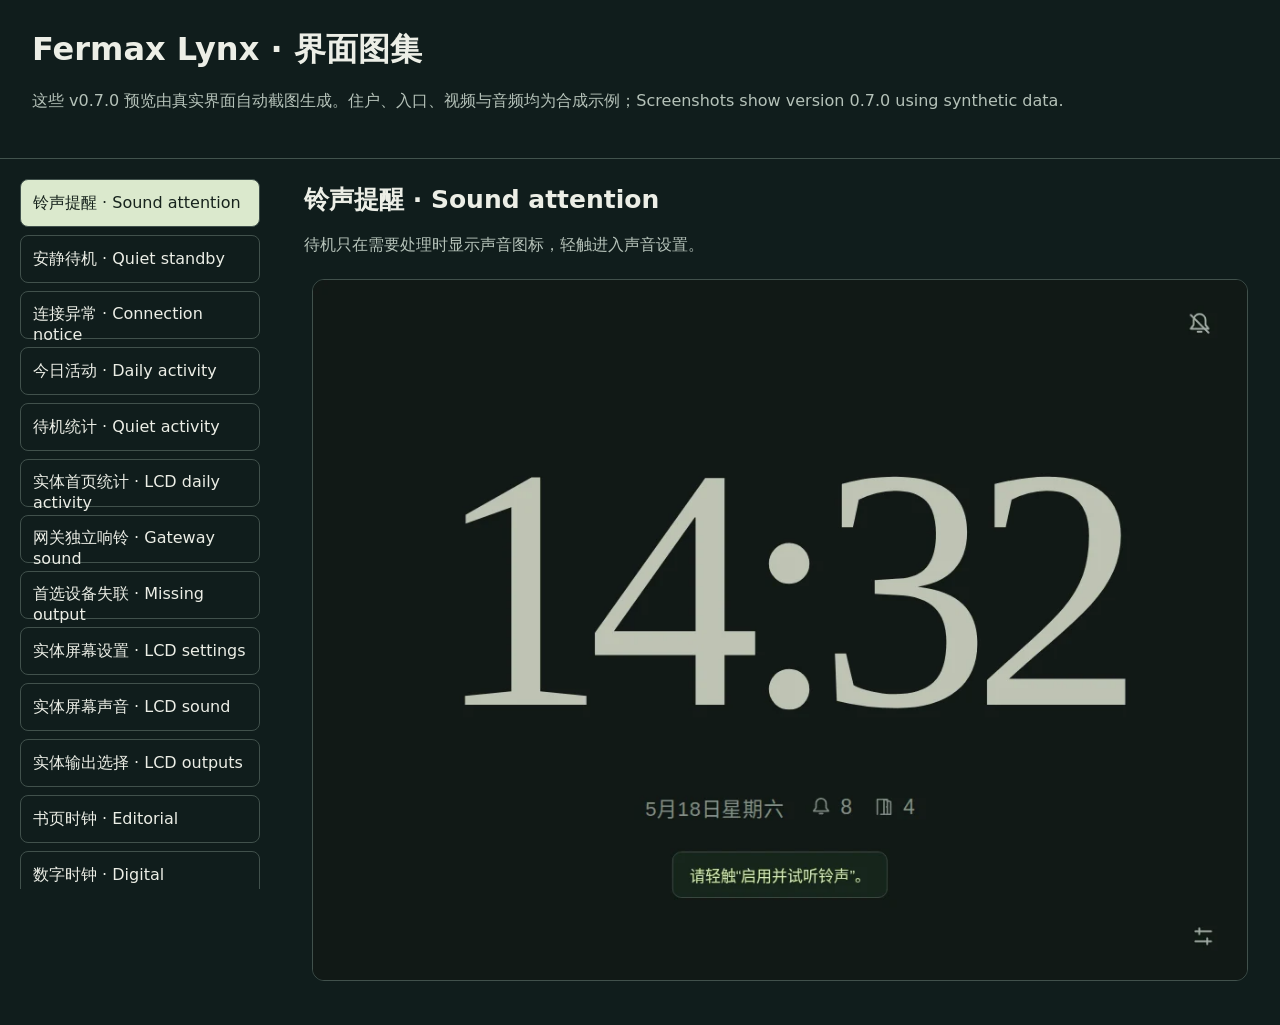
==== commit 0f06ba7c: "Document direct Home Assistant setup and refresh integration previews" ====
--- a/docs/demo/index.html
+++ b/docs/demo/index.html
@@ -2,6 +2,6 @@
 <html lang="zh-CN"><meta charset="utf-8"><meta name="viewport" content="width=device-width, initial-scale=1">
 <title>Fermax Lynx · 界面图集</title><style>
 :root{color-scheme:dark;font-family:system-ui,sans-serif;background:#101d1c;color:#eceee6}*{box-sizing:border-box}body{margin:0}header{padding:28px 32px;border-bottom:1px solid #42534d}h1{font-size:32px;margin:0 0 12px}p{line-height:1.65;color:#b5c2b9}main{display:grid;grid-template-columns:280px minmax(0,1fr)}nav{padding:20px;display:grid;gap:8px;align-content:start;max-height:calc(100vh - 170px);overflow:auto;position:sticky;top:0}button{font:inherit;font-size:16px;text-align:left;color:inherit;border:1px solid #41514c;background:transparent;border-radius:8px;padding:12px;min-height:48px;cursor:pointer}button[aria-pressed=true]{background:#dbe9cd;color:#17231d}button:focus-visible,a:focus-visible{outline:3px solid #ebc777;outline-offset:3px}section{padding:24px;min-width:0}figure{margin:0}figure[hidden]{display:none}h2{margin:0;font-size:25px}img{display:block;max-width:100%;max-height:78vh;height:auto;width:auto;margin:20px auto;border:1px solid #41514c;border-radius:12px}a{color:#dbe9cd}@media(max-width:720px){main{display:block}nav{position:static;max-height:230px;grid-template-columns:repeat(2,minmax(0,1fr))}header,section{padding:20px}h1{font-size:27px}}
-</style><header><h1>Fermax Lynx · 界面图集</h1><p>这些 v0.6.3 预览由真实界面自动截图生成。住户、入口、视频与音频均为合成示例；Screenshots show version 0.6.3 using synthetic data.</p></header><main><nav aria-label="选择界面"><button type="button" data-index="0" aria-pressed="true">铃声提醒 · Sound attention</button><button type="button" data-index="1" aria-pressed="false">安静待机 · Quiet standby</button><button type="button" data-index="2" aria-pressed="false">连接异常 · Connection notice</button><button type="button" data-index="3" aria-pressed="false">今日活动 · Daily activity</button><button type="button" data-index="4" aria-pressed="false">待机统计 · Quiet activity</button><button type="button" data-index="5" aria-pressed="false">实体首页统计 · LCD daily activity</button><button type="button" data-index="6" aria-pressed="false">网关独立响铃 · Gateway sound</button><button type="button" data-index="7" aria-pressed="false">首选设备失联 · Missing output</button><button type="button" data-index="8" aria-pressed="false">实体屏幕设置 · LCD settings</button><button type="button" data-index="9" aria-pressed="false">实体屏幕声音 · LCD sound</button><button type="button" data-index="10" aria-pressed="false">实体输出选择 · LCD outputs</button><button type="button" data-index="11" aria-pressed="false">书页时钟 · Editorial</button><button type="button" data-index="12" aria-pressed="false">数字时钟 · Digital</button><button type="button" data-index="13" aria-pressed="false">模拟时钟 · Analog</button><button type="button" data-index="14" aria-pressed="false">电子管时钟 · Nixie</button><button type="button" data-index="15" aria-pressed="false">无秒显示 · Hidden seconds</button><button type="button" data-index="16" aria-pressed="false">话机授权 · Enrollment</button><button type="button" data-index="17" aria-pressed="false">话机偏好 · Preferences</button><button type="button" data-index="18" aria-pressed="false">最近活动 · Recent activity</button><button type="button" data-index="19" aria-pressed="false">入口预览 · Preview</button><button type="button" data-index="20" aria-pressed="false">来访画面 · Incoming visit</button><button type="button" data-index="21" aria-pressed="false">响铃结束 · Ring window ended</button><button type="button" data-index="22" aria-pressed="false">本次静音 · Muted visit</button><button type="button" data-index="23" aria-pressed="false">竖屏平板 · Portrait tablet</button><button type="button" data-index="24" aria-pressed="false">手机竖屏 · Narrow screen</button><button type="button" data-index="25" aria-pressed="false">手机横屏 · Short landscape</button><button type="button" data-index="26" aria-pressed="false">画面过期 · Stale frame</button><button type="button" data-index="27" aria-pressed="false">连接中断 · Offline</button><button type="button" data-index="28" aria-pressed="false">授权撤销 · Revoked</button><button type="button" data-index="29" aria-pressed="false">限时自动开门 · Timed policy</button><button type="button" data-index="30" aria-pressed="false">无时限自动开门 · Unlimited policy</button><button type="button" data-index="31" aria-pressed="false">管理页失联 · Unknown policy state</button><button type="button" data-index="32" aria-pressed="false">放大管理页 · 200% layout</button><button type="button" data-index="33" aria-pressed="false">设置导航 · Settings navigation</button><button type="button" data-index="34" aria-pressed="false">16 首铃声 · Ringtone library</button><button type="button" data-index="35" aria-pressed="false">管理员登录 · Sign in</button><button type="button" data-index="36" aria-pressed="false">管理首页 · Dashboard</button><button type="button" data-index="37" aria-pressed="false">内置铃声 · Built-in melodies</button><button type="button" data-index="38" aria-pressed="false">自定义音乐 · Custom music</button><button type="button" data-index="39" aria-pressed="false">网关配置 · Configuration</button><button type="button" data-index="40" aria-pressed="false">密码设置 · Password</button><button type="button" data-index="41" aria-pressed="false">事件日志 · Journal</button><button type="button" data-index="42" aria-pressed="false">设备管理 · Devices</button></nav><section aria-live="polite"><figure id="view-0"><figcaption><h2>铃声提醒 · Sound attention</h2><p>待机只在需要处理时显示声音图标，轻触进入声音设置。</p></figcaption><a href="phone-quiet-sound.webp"><img src="phone-quiet-sound.webp" alt="铃声提醒 · Sound attention" loading="lazy"></a></figure><figure id="view-1" hidden><figcaption><h2>安静待机 · Quiet standby</h2><p>中央时钟与一行辅助信息，自动开门启用时留角落提示。</p></figcaption><a href="phone-quiet-auto.webp"><img src="phone-quiet-auto.webp" alt="安静待机 · Quiet standby" loading="lazy"></a></figure><figure id="view-2" hidden><figcaption><h2>连接异常 · Connection notice</h2><p>断线显示文字提示，统计不可用，旧自动状态不冒充实时。</p></figcaption><a href="phone-quiet-offline.webp"><img src="phone-quiet-offline.webp" alt="连接异常 · Connection notice" loading="lazy"></a></figure><figure id="view-3" hidden><figcaption><h2>今日活动 · Daily activity</h2><p>来电与协议确认开门，按网关本地日期汇总。</p></figcaption><a href="admin-statistics.webp"><img src="admin-statistics.webp" alt="今日活动 · Daily activity" loading="lazy"></a></figure><figure id="view-4" hidden><figcaption><h2>待机统计 · Quiet activity</h2><p>图标与数字，轻触或聚焦显示统计口径。</p></figcaption><a href="phone-statistics.webp"><img src="phone-statistics.webp" alt="待机统计 · Quiet activity" loading="lazy"></a></figure><figure id="view-5" hidden><figcaption><h2>实体首页统计 · LCD daily activity</h2><p>保持大按钮，简明显示今日来电与确认开门。</p></figcaption><a href="lcd-home.webp"><img src="lcd-home.webp" alt="实体首页统计 · LCD daily activity" loading="lazy"></a></figure><figure id="view-6" hidden><figcaption><h2>网关独立响铃 · Gateway sound</h2><p>独立开关、音量、输出选择与明确的测试声音。</p></figcaption><a href="admin-gateway-sound.webp"><img src="admin-gateway-sound.webp" alt="网关独立响铃 · Gateway sound" loading="lazy"></a></figure><figure id="view-7" hidden><figcaption><h2>首选设备失联 · Missing output</h2><p>保留首选偏好，显示设备状态并自动降级。</p></figcaption><a href="admin-gateway-no-device.webp"><img src="admin-gateway-no-device.webp" alt="首选设备失联 · Missing output" loading="lazy"></a></figure><figure id="view-8" hidden><figcaption><h2>实体屏幕设置 · LCD settings</h2><p>声音与自动开门分别进入，保留大触控按钮。</p></figcaption><a href="lcd-settings.webp"><img src="lcd-settings.webp" alt="实体屏幕设置 · LCD settings" loading="lazy"></a></figure><figure id="view-9" hidden><figcaption><h2>实体屏幕声音 · LCD sound</h2><p>本机开关、音量、实际输出及三秒试音。</p></figcaption><a href="lcd-sound.webp"><img src="lcd-sound.webp" alt="实体屏幕声音 · LCD sound" loading="lazy"></a></figure><figure id="view-10" hidden><figcaption><h2>实体输出选择 · LCD outputs</h2><p>大按钮分页选择自动或具体设备。</p></figcaption><a href="lcd-outputs.webp"><img src="lcd-outputs.webp" alt="实体输出选择 · LCD outputs" loading="lazy"></a></figure><figure id="view-11" hidden><figcaption><h2>书页时钟 · Editorial</h2><p>舒展的衬线数字与低对比度状态。</p></figcaption><a href="clock-editorial.webp"><img src="clock-editorial.webp" alt="书页时钟 · Editorial" loading="lazy"></a></figure><figure id="view-12" hidden><figcaption><h2>数字时钟 · Digital</h2><p>醒目的数字，适合远距离查看。</p></figcaption><a href="clock-digital.webp"><img src="clock-digital.webp" alt="数字时钟 · Digital" loading="lazy"></a></figure><figure id="view-13" hidden><figcaption><h2>模拟时钟 · Analog</h2><p>刻度与指针；秒针可隐藏、跳动或平滑移动。</p></figcaption><a href="clock-analog.webp"><img src="clock-analog.webp" alt="模拟时钟 · Analog" loading="lazy"></a></figure><figure id="view-14" hidden><figcaption><h2>电子管时钟 · Nixie</h2><p>由 CSS 绘制的暖色玻璃与发光数字。</p></figcaption><a href="clock-nixie.webp"><img src="clock-nixie.webp" alt="电子管时钟 · Nixie" loading="lazy"></a></figure><figure id="view-15" hidden><figcaption><h2>无秒显示 · Hidden seconds</h2><p>隐藏秒数，让空闲界面更安静。</p></figcaption><a href="clock-nixie-quiet.webp"><img src="clock-nixie-quiet.webp" alt="无秒显示 · Hidden seconds" loading="lazy"></a></figure><figure id="view-16" hidden><figcaption><h2>话机授权 · Enrollment</h2><p>管理员选择设备名称与入口范围。</p></figcaption><a href="phone-enrollment.webp"><img src="phone-enrollment.webp" alt="话机授权 · Enrollment" loading="lazy"></a></figure><figure id="view-17" hidden><figcaption><h2>话机偏好 · Preferences</h2><p>本机时钟、秒针、音量与入口预览。</p></figcaption><a href="phone-preferences.webp"><img src="phone-preferences.webp" alt="话机偏好 · Preferences" loading="lazy"></a></figure><figure id="view-18" hidden><figcaption><h2>最近活动 · Recent activity</h2><p>展开查看最近三项活动。</p></figcaption><a href="phone-recent.webp"><img src="phone-recent.webp" alt="最近活动 · Recent activity" loading="lazy"></a></figure><figure id="view-19" hidden><figcaption><h2>入口预览 · Preview</h2><p>完整保留 4:3 画面，操作浮在画面上。</p></figcaption><a href="phone-preview.webp"><img src="phone-preview.webp" alt="入口预览 · Preview" loading="lazy"></a></figure><figure id="view-20" hidden><figcaption><h2>来访画面 · Incoming visit</h2><p>紧凑标题与大触控按钮，音乐按设定时长循环。</p></figcaption><a href="phone-incoming.webp"><img src="phone-incoming.webp" alt="来访画面 · Incoming visit" loading="lazy"></a></figure><figure id="view-21" hidden><figcaption><h2>响铃结束 · Ring window ended</h2><p>音乐停止后仍可查看画面和操作。</p></figcaption><a href="phone-ring-ended.webp"><img src="phone-ring-ended.webp" alt="响铃结束 · Ring window ended" loading="lazy"></a></figure><figure id="view-22" hidden><figcaption><h2>本次静音 · Muted visit</h2><p>只静音当前来访。</p></figcaption><a href="phone-muted.webp"><img src="phone-muted.webp" alt="本次静音 · Muted visit" loading="lazy"></a></figure><figure id="view-23" hidden><figcaption><h2>竖屏平板 · Portrait tablet</h2><p>完整画面居中，保留必要留白。</p></figcaption><a href="phone-portrait.webp"><img src="phone-portrait.webp" alt="竖屏平板 · Portrait tablet" loading="lazy"></a></figure><figure id="view-24" hidden><figcaption><h2>手机竖屏 · Narrow screen</h2><p>较窄屏幕仍保留完整画面与操作。</p></figcaption><a href="phone-mobile.webp"><img src="phone-mobile.webp" alt="手机竖屏 · Narrow screen" loading="lazy"></a></figure><figure id="view-25" hidden><figcaption><h2>手机横屏 · Short landscape</h2><p>短横屏使用紧凑的覆盖控件。</p></figcaption><a href="phone-wide.webp"><img src="phone-wide.webp" alt="手机横屏 · Short landscape" loading="lazy"></a></figure><figure id="view-26" hidden><figcaption><h2>画面过期 · Stale frame</h2><p>不把旧帧当成实时画面。</p></figcaption><a href="phone-stale-video.webp"><img src="phone-stale-video.webp" alt="画面过期 · Stale frame" loading="lazy"></a></figure><figure id="view-27" hidden><figcaption><h2>连接中断 · Offline</h2><p>状态清楚呈现，断线时禁用控制。</p></figcaption><a href="phone-offline.webp"><img src="phone-offline.webp" alt="连接中断 · Offline" loading="lazy"></a></figure><figure id="view-28" hidden><figcaption><h2>授权撤销 · Revoked</h2><p>撤销后退出话机，重新授权才能使用。</p></figcaption><a href="phone-revoked.webp"><img src="phone-revoked.webp" alt="授权撤销 · Revoked" loading="lazy"></a></figure><figure id="view-29" hidden><figcaption><h2>限时自动开门 · Timed policy</h2><p>已启用时仅显示状态、截止时间和停止按钮。</p></figcaption><a href="admin-auto-timed.webp"><img src="admin-auto-timed.webp" alt="限时自动开门 · Timed policy" loading="lazy"></a></figure><figure id="view-30" hidden><figcaption><h2>无时限自动开门 · Unlimited policy</h2><p>只提供停止操作，隐藏再次启用和时长选择。</p></figcaption><a href="admin-auto-unlimited.webp"><img src="admin-auto-unlimited.webp" alt="无时限自动开门 · Unlimited policy" loading="lazy"></a></figure><figure id="view-31" hidden><figcaption><h2>管理页失联 · Unknown policy state</h2><p>无法确认服务器状态时隐藏策略操作，恢复后重新读取。</p></figcaption><a href="admin-offline.webp"><img src="admin-offline.webp" alt="管理页失联 · Unknown policy state" loading="lazy"></a></figure><figure id="view-32" hidden><figcaption><h2>放大管理页 · 200% layout</h2><p>导航自然换行，入口按钮不重叠。</p></figcaption><a href="admin-zoom.webp"><img src="admin-zoom.webp" alt="放大管理页 · 200% layout" loading="lazy"></a></figure><figure id="view-33" hidden><figcaption><h2>设置导航 · Settings navigation</h2><p>铃声、话机设备、网关配置和密码按任务分区。</p></figcaption><a href="admin-settings.webp"><img src="admin-settings.webp" alt="设置导航 · Settings navigation" loading="lazy"></a></figure><figure id="view-34" hidden><figcaption><h2>16 首铃声 · Ringtone library</h2><p>点击选择并试听，保存后用于下一次来访。</p></figcaption><a href="admin-ringtone-library.webp"><img src="admin-ringtone-library.webp" alt="16 首铃声 · Ringtone library" loading="lazy"></a></figure><figure id="view-35" hidden><figcaption><h2>管理员登录 · Sign in</h2><p>独立的管理员登录入口。</p></figcaption><a href="admin-login.webp"><img src="admin-login.webp" alt="管理员登录 · Sign in" loading="lazy"></a></figure><figure id="view-36" hidden><figcaption><h2>管理首页 · Dashboard</h2><p>网关、入口、策略与活动概览。</p></figcaption><a href="admin-dashboard.webp"><img src="admin-dashboard.webp" alt="管理首页 · Dashboard" loading="lazy"></a></figure><figure id="view-37" hidden><figcaption><h2>内置铃声 · Built-in melodies</h2><p>管理员配置铃声及 15/30/45/60 秒时长。</p></figcaption><a href="admin-ringtone.webp"><img src="admin-ringtone.webp" alt="内置铃声 · Built-in melodies" loading="lazy"></a></figure><figure id="view-38" hidden><figcaption><h2>自定义音乐 · Custom music</h2><p>导入、试听并保存自己的音乐。</p></figcaption><a href="admin-custom-music.webp"><img src="admin-custom-music.webp" alt="自定义音乐 · Custom music" loading="lazy"></a></figure><figure id="view-39" hidden><figcaption><h2>网关配置 · Configuration</h2><p>身份、接口与入口配置；保存不改变系统网卡地址。</p></figcaption><a href="admin-network.webp"><img src="admin-network.webp" alt="网关配置 · Configuration" loading="lazy"></a></figure><figure id="view-40" hidden><figcaption><h2>密码设置 · Password</h2><p>修改管理员密码。</p></figcaption><a href="admin-password.webp"><img src="admin-password.webp" alt="密码设置 · Password" loading="lazy"></a></figure><figure id="view-41" hidden><figcaption><h2>事件日志 · Journal</h2><p>查询并导出网关活动记录。</p></figcaption><a href="admin-journal.webp"><img src="admin-journal.webp" alt="事件日志 · Journal" loading="lazy"></a></figure><figure id="view-42" hidden><figcaption><h2>设备管理 · Devices</h2><p>查看设备授权及其入口范围。</p></figcaption><a href="admin-devices.webp"><img src="admin-devices.webp" alt="设备管理 · Devices" loading="lazy"></a></figure></section></main><script>
+</style><header><h1>Fermax Lynx · 界面图集</h1><p>这些 v0.7.0 预览由真实界面自动截图生成。住户、入口、视频与音频均为合成示例；Screenshots show version 0.7.0 using synthetic data.</p></header><main><nav aria-label="选择界面"><button type="button" data-index="0" aria-pressed="true">铃声提醒 · Sound attention</button><button type="button" data-index="1" aria-pressed="false">安静待机 · Quiet standby</button><button type="button" data-index="2" aria-pressed="false">连接异常 · Connection notice</button><button type="button" data-index="3" aria-pressed="false">今日活动 · Daily activity</button><button type="button" data-index="4" aria-pressed="false">待机统计 · Quiet activity</button><button type="button" data-index="5" aria-pressed="false">实体首页统计 · LCD daily activity</button><button type="button" data-index="6" aria-pressed="false">网关独立响铃 · Gateway sound</button><button type="button" data-index="7" aria-pressed="false">首选设备失联 · Missing output</button><button type="button" data-index="8" aria-pressed="false">实体屏幕设置 · LCD settings</button><button type="button" data-index="9" aria-pressed="false">实体屏幕声音 · LCD sound</button><button type="button" data-index="10" aria-pressed="false">实体输出选择 · LCD outputs</button><button type="button" data-index="11" aria-pressed="false">书页时钟 · Editorial</button><button type="button" data-index="12" aria-pressed="false">数字时钟 · Digital</button><button type="button" data-index="13" aria-pressed="false">模拟时钟 · Analog</button><button type="button" data-index="14" aria-pressed="false">电子管时钟 · Nixie</button><button type="button" data-index="15" aria-pressed="false">无秒显示 · Hidden seconds</button><button type="button" data-index="16" aria-pressed="false">话机授权 · Enrollment</button><button type="button" data-index="17" aria-pressed="false">话机偏好 · Preferences</button><button type="button" data-index="18" aria-pressed="false">最近活动 · Recent activity</button><button type="button" data-index="19" aria-pressed="false">入口预览 · Preview</button><button type="button" data-index="20" aria-pressed="false">来访画面 · Incoming visit</button><button type="button" data-index="21" aria-pressed="false">响铃结束 · Ring window ended</button><button type="button" data-index="22" aria-pressed="false">本次静音 · Muted visit</button><button type="button" data-index="23" aria-pressed="false">竖屏平板 · Portrait tablet</button><button type="button" data-index="24" aria-pressed="false">手机竖屏 · Narrow screen</button><button type="button" data-index="25" aria-pressed="false">手机横屏 · Short landscape</button><button type="button" data-index="26" aria-pressed="false">画面过期 · Stale frame</button><button type="button" data-index="27" aria-pressed="false">连接中断 · Offline</button><button type="button" data-index="28" aria-pressed="false">授权撤销 · Revoked</button><button type="button" data-index="29" aria-pressed="false">限时自动开门 · Timed policy</button><button type="button" data-index="30" aria-pressed="false">无时限自动开门 · Unlimited policy</button><button type="button" data-index="31" aria-pressed="false">管理页失联 · Unknown policy state</button><button type="button" data-index="32" aria-pressed="false">放大管理页 · 200% layout</button><button type="button" data-index="33" aria-pressed="false">连接 Home Assistant · Pairing</button><button type="button" data-index="34" aria-pressed="false">外部系统授权 · Integration grants</button><button type="button" data-index="35" aria-pressed="false">设置导航 · Settings navigation</button><button type="button" data-index="36" aria-pressed="false">16 首铃声 · Ringtone library</button><button type="button" data-index="37" aria-pressed="false">管理员登录 · Sign in</button><button type="button" data-index="38" aria-pressed="false">管理首页 · Dashboard</button><button type="button" data-index="39" aria-pressed="false">内置铃声 · Built-in melodies</button><button type="button" data-index="40" aria-pressed="false">自定义音乐 · Custom music</button><button type="button" data-index="41" aria-pressed="false">网关配置 · Configuration</button><button type="button" data-index="42" aria-pressed="false">密码设置 · Password</button><button type="button" data-index="43" aria-pressed="false">事件日志 · Journal</button><button type="button" data-index="44" aria-pressed="false">设备管理 · Devices</button></nav><section aria-live="polite"><figure id="view-0"><figcaption><h2>铃声提醒 · Sound attention</h2><p>待机只在需要处理时显示声音图标，轻触进入声音设置。</p></figcaption><a href="phone-quiet-sound.webp"><img src="phone-quiet-sound.webp" alt="铃声提醒 · Sound attention" loading="lazy"></a></figure><figure id="view-1" hidden><figcaption><h2>安静待机 · Quiet standby</h2><p>中央时钟与一行辅助信息，自动开门启用时留角落提示。</p></figcaption><a href="phone-quiet-auto.webp"><img src="phone-quiet-auto.webp" alt="安静待机 · Quiet standby" loading="lazy"></a></figure><figure id="view-2" hidden><figcaption><h2>连接异常 · Connection notice</h2><p>断线显示文字提示，统计不可用，旧自动状态不冒充实时。</p></figcaption><a href="phone-quiet-offline.webp"><img src="phone-quiet-offline.webp" alt="连接异常 · Connection notice" loading="lazy"></a></figure><figure id="view-3" hidden><figcaption><h2>今日活动 · Daily activity</h2><p>来电与协议确认开门，按网关本地日期汇总。</p></figcaption><a href="admin-statistics.webp"><img src="admin-statistics.webp" alt="今日活动 · Daily activity" loading="lazy"></a></figure><figure id="view-4" hidden><figcaption><h2>待机统计 · Quiet activity</h2><p>图标与数字，轻触或聚焦显示统计口径。</p></figcaption><a href="phone-statistics.webp"><img src="phone-statistics.webp" alt="待机统计 · Quiet activity" loading="lazy"></a></figure><figure id="view-5" hidden><figcaption><h2>实体首页统计 · LCD daily activity</h2><p>保持大按钮，简明显示今日来电与确认开门。</p></figcaption><a href="lcd-home.webp"><img src="lcd-home.webp" alt="实体首页统计 · LCD daily activity" loading="lazy"></a></figure><figure id="view-6" hidden><figcaption><h2>网关独立响铃 · Gateway sound</h2><p>独立开关、音量、输出选择与明确的测试声音。</p></figcaption><a href="admin-gateway-sound.webp"><img src="admin-gateway-sound.webp" alt="网关独立响铃 · Gateway sound" loading="lazy"></a></figure><figure id="view-7" hidden><figcaption><h2>首选设备失联 · Missing output</h2><p>保留首选偏好，显示设备状态并自动降级。</p></figcaption><a href="admin-gateway-no-device.webp"><img src="admin-gateway-no-device.webp" alt="首选设备失联 · Missing output" loading="lazy"></a></figure><figure id="view-8" hidden><figcaption><h2>实体屏幕设置 · LCD settings</h2><p>声音与自动开门分别进入，保留大触控按钮。</p></figcaption><a href="lcd-settings.webp"><img src="lcd-settings.webp" alt="实体屏幕设置 · LCD settings" loading="lazy"></a></figure><figure id="view-9" hidden><figcaption><h2>实体屏幕声音 · LCD sound</h2><p>本机开关、音量、实际输出及三秒试音。</p></figcaption><a href="lcd-sound.webp"><img src="lcd-sound.webp" alt="实体屏幕声音 · LCD sound" loading="lazy"></a></figure><figure id="view-10" hidden><figcaption><h2>实体输出选择 · LCD outputs</h2><p>大按钮分页选择自动或具体设备。</p></figcaption><a href="lcd-outputs.webp"><img src="lcd-outputs.webp" alt="实体输出选择 · LCD outputs" loading="lazy"></a></figure><figure id="view-11" hidden><figcaption><h2>书页时钟 · Editorial</h2><p>舒展的衬线数字与低对比度状态。</p></figcaption><a href="clock-editorial.webp"><img src="clock-editorial.webp" alt="书页时钟 · Editorial" loading="lazy"></a></figure><figure id="view-12" hidden><figcaption><h2>数字时钟 · Digital</h2><p>醒目的数字，适合远距离查看。</p></figcaption><a href="clock-digital.webp"><img src="clock-digital.webp" alt="数字时钟 · Digital" loading="lazy"></a></figure><figure id="view-13" hidden><figcaption><h2>模拟时钟 · Analog</h2><p>刻度与指针；秒针可隐藏、跳动或平滑移动。</p></figcaption><a href="clock-analog.webp"><img src="clock-analog.webp" alt="模拟时钟 · Analog" loading="lazy"></a></figure><figure id="view-14" hidden><figcaption><h2>电子管时钟 · Nixie</h2><p>由 CSS 绘制的暖色玻璃与发光数字。</p></figcaption><a href="clock-nixie.webp"><img src="clock-nixie.webp" alt="电子管时钟 · Nixie" loading="lazy"></a></figure><figure id="view-15" hidden><figcaption><h2>无秒显示 · Hidden seconds</h2><p>隐藏秒数，让空闲界面更安静。</p></figcaption><a href="clock-nixie-quiet.webp"><img src="clock-nixie-quiet.webp" alt="无秒显示 · Hidden seconds" loading="lazy"></a></figure><figure id="view-16" hidden><figcaption><h2>话机授权 · Enrollment</h2><p>管理员选择设备名称与入口范围。</p></figcaption><a href="phone-enrollment.webp"><img src="phone-enrollment.webp" alt="话机授权 · Enrollment" loading="lazy"></a></figure><figure id="view-17" hidden><figcaption><h2>话机偏好 · Preferences</h2><p>本机时钟、秒针、音量与入口预览。</p></figcaption><a href="phone-preferences.webp"><img src="phone-preferences.webp" alt="话机偏好 · Preferences" loading="lazy"></a></figure><figure id="view-18" hidden><figcaption><h2>最近活动 · Recent activity</h2><p>展开查看最近三项活动。</p></figcaption><a href="phone-recent.webp"><img src="phone-recent.webp" alt="最近活动 · Recent activity" loading="lazy"></a></figure><figure id="view-19" hidden><figcaption><h2>入口预览 · Preview</h2><p>完整保留 4:3 画面，操作浮在画面上。</p></figcaption><a href="phone-preview.webp"><img src="phone-preview.webp" alt="入口预览 · Preview" loading="lazy"></a></figure><figure id="view-20" hidden><figcaption><h2>来访画面 · Incoming visit</h2><p>紧凑标题与大触控按钮，音乐按设定时长循环。</p></figcaption><a href="phone-incoming.webp"><img src="phone-incoming.webp" alt="来访画面 · Incoming visit" loading="lazy"></a></figure><figure id="view-21" hidden><figcaption><h2>响铃结束 · Ring window ended</h2><p>音乐停止后仍可查看画面和操作。</p></figcaption><a href="phone-ring-ended.webp"><img src="phone-ring-ended.webp" alt="响铃结束 · Ring window ended" loading="lazy"></a></figure><figure id="view-22" hidden><figcaption><h2>本次静音 · Muted visit</h2><p>只静音当前来访。</p></figcaption><a href="phone-muted.webp"><img src="phone-muted.webp" alt="本次静音 · Muted visit" loading="lazy"></a></figure><figure id="view-23" hidden><figcaption><h2>竖屏平板 · Portrait tablet</h2><p>完整画面居中，保留必要留白。</p></figcaption><a href="phone-portrait.webp"><img src="phone-portrait.webp" alt="竖屏平板 · Portrait tablet" loading="lazy"></a></figure><figure id="view-24" hidden><figcaption><h2>手机竖屏 · Narrow screen</h2><p>较窄屏幕仍保留完整画面与操作。</p></figcaption><a href="phone-mobile.webp"><img src="phone-mobile.webp" alt="手机竖屏 · Narrow screen" loading="lazy"></a></figure><figure id="view-25" hidden><figcaption><h2>手机横屏 · Short landscape</h2><p>短横屏使用紧凑的覆盖控件。</p></figcaption><a href="phone-wide.webp"><img src="phone-wide.webp" alt="手机横屏 · Short landscape" loading="lazy"></a></figure><figure id="view-26" hidden><figcaption><h2>画面过期 · Stale frame</h2><p>不把旧帧当成实时画面。</p></figcaption><a href="phone-stale-video.webp"><img src="phone-stale-video.webp" alt="画面过期 · Stale frame" loading="lazy"></a></figure><figure id="view-27" hidden><figcaption><h2>连接中断 · Offline</h2><p>状态清楚呈现，断线时禁用控制。</p></figcaption><a href="phone-offline.webp"><img src="phone-offline.webp" alt="连接中断 · Offline" loading="lazy"></a></figure><figure id="view-28" hidden><figcaption><h2>授权撤销 · Revoked</h2><p>撤销后退出话机，重新授权才能使用。</p></figcaption><a href="phone-revoked.webp"><img src="phone-revoked.webp" alt="授权撤销 · Revoked" loading="lazy"></a></figure><figure id="view-29" hidden><figcaption><h2>限时自动开门 · Timed policy</h2><p>已启用时仅显示状态、截止时间和停止按钮。</p></figcaption><a href="admin-auto-timed.webp"><img src="admin-auto-timed.webp" alt="限时自动开门 · Timed policy" loading="lazy"></a></figure><figure id="view-30" hidden><figcaption><h2>无时限自动开门 · Unlimited policy</h2><p>只提供停止操作，隐藏再次启用和时长选择。</p></figcaption><a href="admin-auto-unlimited.webp"><img src="admin-auto-unlimited.webp" alt="无时限自动开门 · Unlimited policy" loading="lazy"></a></figure><figure id="view-31" hidden><figcaption><h2>管理页失联 · Unknown policy state</h2><p>无法确认服务器状态时隐藏策略操作，恢复后重新读取。</p></figcaption><a href="admin-offline.webp"><img src="admin-offline.webp" alt="管理页失联 · Unknown policy state" loading="lazy"></a></figure><figure id="view-32" hidden><figcaption><h2>放大管理页 · 200% layout</h2><p>导航自然换行，入口按钮不重叠。</p></figcaption><a href="admin-zoom.webp"><img src="admin-zoom.webp" alt="放大管理页 · 200% layout" loading="lazy"></a></figure><figure id="view-33" hidden><figcaption><h2>连接 Home Assistant · Pairing</h2><p>选择入口与独立权限；默认只读，配对需再次验证管理员密码。</p></figcaption><a href="admin-integration-pairing.webp"><img src="admin-integration-pairing.webp" alt="连接 Home Assistant · Pairing" loading="lazy"></a></figure><figure id="view-34" hidden><figcaption><h2>外部系统授权 · Integration grants</h2><p>按系统显示已授权入口和权限，可单独撤销。</p></figcaption><a href="admin-integration-grants.webp"><img src="admin-integration-grants.webp" alt="外部系统授权 · Integration grants" loading="lazy"></a></figure><figure id="view-35" hidden><figcaption><h2>设置导航 · Settings navigation</h2><p>铃声、话机设备、网关配置和密码按任务分区。</p></figcaption><a href="admin-settings.webp"><img src="admin-settings.webp" alt="设置导航 · Settings navigation" loading="lazy"></a></figure><figure id="view-36" hidden><figcaption><h2>16 首铃声 · Ringtone library</h2><p>点击选择并试听，保存后用于下一次来访。</p></figcaption><a href="admin-ringtone-library.webp"><img src="admin-ringtone-library.webp" alt="16 首铃声 · Ringtone library" loading="lazy"></a></figure><figure id="view-37" hidden><figcaption><h2>管理员登录 · Sign in</h2><p>独立的管理员登录入口。</p></figcaption><a href="admin-login.webp"><img src="admin-login.webp" alt="管理员登录 · Sign in" loading="lazy"></a></figure><figure id="view-38" hidden><figcaption><h2>管理首页 · Dashboard</h2><p>网关、入口、策略与活动概览。</p></figcaption><a href="admin-dashboard.webp"><img src="admin-dashboard.webp" alt="管理首页 · Dashboard" loading="lazy"></a></figure><figure id="view-39" hidden><figcaption><h2>内置铃声 · Built-in melodies</h2><p>管理员配置铃声及 15/30/45/60 秒时长。</p></figcaption><a href="admin-ringtone.webp"><img src="admin-ringtone.webp" alt="内置铃声 · Built-in melodies" loading="lazy"></a></figure><figure id="view-40" hidden><figcaption><h2>自定义音乐 · Custom music</h2><p>导入、试听并保存自己的音乐。</p></figcaption><a href="admin-custom-music.webp"><img src="admin-custom-music.webp" alt="自定义音乐 · Custom music" loading="lazy"></a></figure><figure id="view-41" hidden><figcaption><h2>网关配置 · Configuration</h2><p>身份、接口与入口配置；保存不改变系统网卡地址。</p></figcaption><a href="admin-network.webp"><img src="admin-network.webp" alt="网关配置 · Configuration" loading="lazy"></a></figure><figure id="view-42" hidden><figcaption><h2>密码设置 · Password</h2><p>修改管理员密码。</p></figcaption><a href="admin-password.webp"><img src="admin-password.webp" alt="密码设置 · Password" loading="lazy"></a></figure><figure id="view-43" hidden><figcaption><h2>事件日志 · Journal</h2><p>查询并导出网关活动记录。</p></figcaption><a href="admin-journal.webp"><img src="admin-journal.webp" alt="事件日志 · Journal" loading="lazy"></a></figure><figure id="view-44" hidden><figcaption><h2>设备管理 · Devices</h2><p>查看设备授权及其入口范围。</p></figcaption><a href="admin-devices.webp"><img src="admin-devices.webp" alt="设备管理 · Devices" loading="lazy"></a></figure></section></main><script>
 document.querySelectorAll('nav button').forEach(button=>button.addEventListener('click',()=>{document.querySelectorAll('nav button').forEach(item=>item.setAttribute('aria-pressed',String(item===button)));document.querySelectorAll('figure').forEach((figure,index)=>figure.hidden=String(index)!==button.dataset.index)}));
 </script></html>
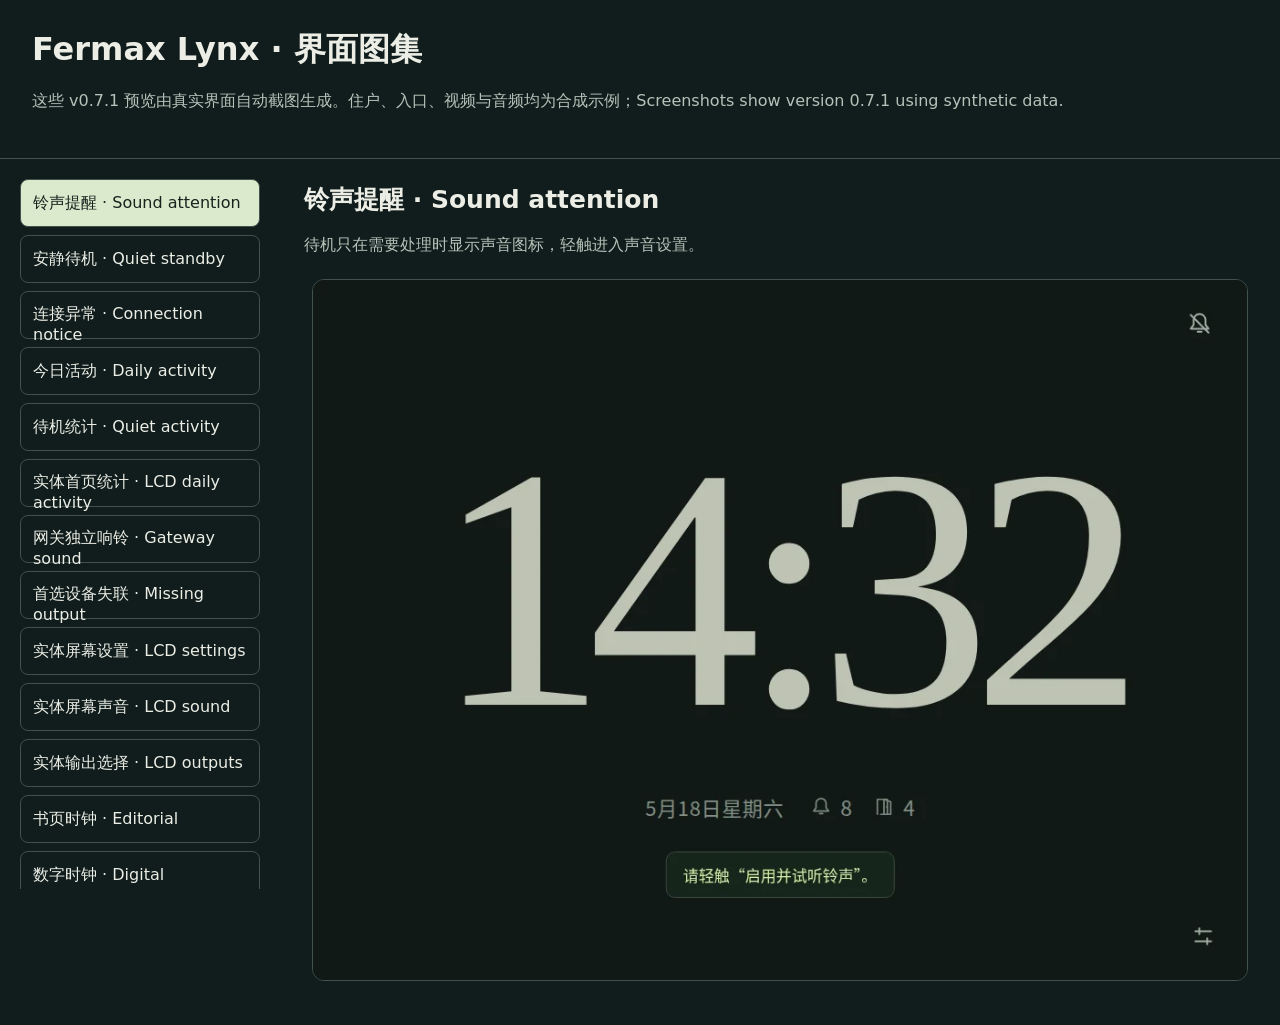
==== commit c2573cc3: "Recover initial control discovery with bounded isolated sessions" ====
--- a/docs/demo/index.html
+++ b/docs/demo/index.html
@@ -2,6 +2,6 @@
 <html lang="zh-CN"><meta charset="utf-8"><meta name="viewport" content="width=device-width, initial-scale=1">
 <title>Fermax Lynx · 界面图集</title><style>
 :root{color-scheme:dark;font-family:system-ui,sans-serif;background:#101d1c;color:#eceee6}*{box-sizing:border-box}body{margin:0}header{padding:28px 32px;border-bottom:1px solid #42534d}h1{font-size:32px;margin:0 0 12px}p{line-height:1.65;color:#b5c2b9}main{display:grid;grid-template-columns:280px minmax(0,1fr)}nav{padding:20px;display:grid;gap:8px;align-content:start;max-height:calc(100vh - 170px);overflow:auto;position:sticky;top:0}button{font:inherit;font-size:16px;text-align:left;color:inherit;border:1px solid #41514c;background:transparent;border-radius:8px;padding:12px;min-height:48px;cursor:pointer}button[aria-pressed=true]{background:#dbe9cd;color:#17231d}button:focus-visible,a:focus-visible{outline:3px solid #ebc777;outline-offset:3px}section{padding:24px;min-width:0}figure{margin:0}figure[hidden]{display:none}h2{margin:0;font-size:25px}img{display:block;max-width:100%;max-height:78vh;height:auto;width:auto;margin:20px auto;border:1px solid #41514c;border-radius:12px}a{color:#dbe9cd}@media(max-width:720px){main{display:block}nav{position:static;max-height:230px;grid-template-columns:repeat(2,minmax(0,1fr))}header,section{padding:20px}h1{font-size:27px}}
-</style><header><h1>Fermax Lynx · 界面图集</h1><p>这些 v0.7.0 预览由真实界面自动截图生成。住户、入口、视频与音频均为合成示例；Screenshots show version 0.7.0 using synthetic data.</p></header><main><nav aria-label="选择界面"><button type="button" data-index="0" aria-pressed="true">铃声提醒 · Sound attention</button><button type="button" data-index="1" aria-pressed="false">安静待机 · Quiet standby</button><button type="button" data-index="2" aria-pressed="false">连接异常 · Connection notice</button><button type="button" data-index="3" aria-pressed="false">今日活动 · Daily activity</button><button type="button" data-index="4" aria-pressed="false">待机统计 · Quiet activity</button><button type="button" data-index="5" aria-pressed="false">实体首页统计 · LCD daily activity</button><button type="button" data-index="6" aria-pressed="false">网关独立响铃 · Gateway sound</button><button type="button" data-index="7" aria-pressed="false">首选设备失联 · Missing output</button><button type="button" data-index="8" aria-pressed="false">实体屏幕设置 · LCD settings</button><button type="button" data-index="9" aria-pressed="false">实体屏幕声音 · LCD sound</button><button type="button" data-index="10" aria-pressed="false">实体输出选择 · LCD outputs</button><button type="button" data-index="11" aria-pressed="false">书页时钟 · Editorial</button><button type="button" data-index="12" aria-pressed="false">数字时钟 · Digital</button><button type="button" data-index="13" aria-pressed="false">模拟时钟 · Analog</button><button type="button" data-index="14" aria-pressed="false">电子管时钟 · Nixie</button><button type="button" data-index="15" aria-pressed="false">无秒显示 · Hidden seconds</button><button type="button" data-index="16" aria-pressed="false">话机授权 · Enrollment</button><button type="button" data-index="17" aria-pressed="false">话机偏好 · Preferences</button><button type="button" data-index="18" aria-pressed="false">最近活动 · Recent activity</button><button type="button" data-index="19" aria-pressed="false">入口预览 · Preview</button><button type="button" data-index="20" aria-pressed="false">来访画面 · Incoming visit</button><button type="button" data-index="21" aria-pressed="false">响铃结束 · Ring window ended</button><button type="button" data-index="22" aria-pressed="false">本次静音 · Muted visit</button><button type="button" data-index="23" aria-pressed="false">竖屏平板 · Portrait tablet</button><button type="button" data-index="24" aria-pressed="false">手机竖屏 · Narrow screen</button><button type="button" data-index="25" aria-pressed="false">手机横屏 · Short landscape</button><button type="button" data-index="26" aria-pressed="false">画面过期 · Stale frame</button><button type="button" data-index="27" aria-pressed="false">连接中断 · Offline</button><button type="button" data-index="28" aria-pressed="false">授权撤销 · Revoked</button><button type="button" data-index="29" aria-pressed="false">限时自动开门 · Timed policy</button><button type="button" data-index="30" aria-pressed="false">无时限自动开门 · Unlimited policy</button><button type="button" data-index="31" aria-pressed="false">管理页失联 · Unknown policy state</button><button type="button" data-index="32" aria-pressed="false">放大管理页 · 200% layout</button><button type="button" data-index="33" aria-pressed="false">连接 Home Assistant · Pairing</button><button type="button" data-index="34" aria-pressed="false">外部系统授权 · Integration grants</button><button type="button" data-index="35" aria-pressed="false">设置导航 · Settings navigation</button><button type="button" data-index="36" aria-pressed="false">16 首铃声 · Ringtone library</button><button type="button" data-index="37" aria-pressed="false">管理员登录 · Sign in</button><button type="button" data-index="38" aria-pressed="false">管理首页 · Dashboard</button><button type="button" data-index="39" aria-pressed="false">内置铃声 · Built-in melodies</button><button type="button" data-index="40" aria-pressed="false">自定义音乐 · Custom music</button><button type="button" data-index="41" aria-pressed="false">网关配置 · Configuration</button><button type="button" data-index="42" aria-pressed="false">密码设置 · Password</button><button type="button" data-index="43" aria-pressed="false">事件日志 · Journal</button><button type="button" data-index="44" aria-pressed="false">设备管理 · Devices</button></nav><section aria-live="polite"><figure id="view-0"><figcaption><h2>铃声提醒 · Sound attention</h2><p>待机只在需要处理时显示声音图标，轻触进入声音设置。</p></figcaption><a href="phone-quiet-sound.webp"><img src="phone-quiet-sound.webp" alt="铃声提醒 · Sound attention" loading="lazy"></a></figure><figure id="view-1" hidden><figcaption><h2>安静待机 · Quiet standby</h2><p>中央时钟与一行辅助信息，自动开门启用时留角落提示。</p></figcaption><a href="phone-quiet-auto.webp"><img src="phone-quiet-auto.webp" alt="安静待机 · Quiet standby" loading="lazy"></a></figure><figure id="view-2" hidden><figcaption><h2>连接异常 · Connection notice</h2><p>断线显示文字提示，统计不可用，旧自动状态不冒充实时。</p></figcaption><a href="phone-quiet-offline.webp"><img src="phone-quiet-offline.webp" alt="连接异常 · Connection notice" loading="lazy"></a></figure><figure id="view-3" hidden><figcaption><h2>今日活动 · Daily activity</h2><p>来电与协议确认开门，按网关本地日期汇总。</p></figcaption><a href="admin-statistics.webp"><img src="admin-statistics.webp" alt="今日活动 · Daily activity" loading="lazy"></a></figure><figure id="view-4" hidden><figcaption><h2>待机统计 · Quiet activity</h2><p>图标与数字，轻触或聚焦显示统计口径。</p></figcaption><a href="phone-statistics.webp"><img src="phone-statistics.webp" alt="待机统计 · Quiet activity" loading="lazy"></a></figure><figure id="view-5" hidden><figcaption><h2>实体首页统计 · LCD daily activity</h2><p>保持大按钮，简明显示今日来电与确认开门。</p></figcaption><a href="lcd-home.webp"><img src="lcd-home.webp" alt="实体首页统计 · LCD daily activity" loading="lazy"></a></figure><figure id="view-6" hidden><figcaption><h2>网关独立响铃 · Gateway sound</h2><p>独立开关、音量、输出选择与明确的测试声音。</p></figcaption><a href="admin-gateway-sound.webp"><img src="admin-gateway-sound.webp" alt="网关独立响铃 · Gateway sound" loading="lazy"></a></figure><figure id="view-7" hidden><figcaption><h2>首选设备失联 · Missing output</h2><p>保留首选偏好，显示设备状态并自动降级。</p></figcaption><a href="admin-gateway-no-device.webp"><img src="admin-gateway-no-device.webp" alt="首选设备失联 · Missing output" loading="lazy"></a></figure><figure id="view-8" hidden><figcaption><h2>实体屏幕设置 · LCD settings</h2><p>声音与自动开门分别进入，保留大触控按钮。</p></figcaption><a href="lcd-settings.webp"><img src="lcd-settings.webp" alt="实体屏幕设置 · LCD settings" loading="lazy"></a></figure><figure id="view-9" hidden><figcaption><h2>实体屏幕声音 · LCD sound</h2><p>本机开关、音量、实际输出及三秒试音。</p></figcaption><a href="lcd-sound.webp"><img src="lcd-sound.webp" alt="实体屏幕声音 · LCD sound" loading="lazy"></a></figure><figure id="view-10" hidden><figcaption><h2>实体输出选择 · LCD outputs</h2><p>大按钮分页选择自动或具体设备。</p></figcaption><a href="lcd-outputs.webp"><img src="lcd-outputs.webp" alt="实体输出选择 · LCD outputs" loading="lazy"></a></figure><figure id="view-11" hidden><figcaption><h2>书页时钟 · Editorial</h2><p>舒展的衬线数字与低对比度状态。</p></figcaption><a href="clock-editorial.webp"><img src="clock-editorial.webp" alt="书页时钟 · Editorial" loading="lazy"></a></figure><figure id="view-12" hidden><figcaption><h2>数字时钟 · Digital</h2><p>醒目的数字，适合远距离查看。</p></figcaption><a href="clock-digital.webp"><img src="clock-digital.webp" alt="数字时钟 · Digital" loading="lazy"></a></figure><figure id="view-13" hidden><figcaption><h2>模拟时钟 · Analog</h2><p>刻度与指针；秒针可隐藏、跳动或平滑移动。</p></figcaption><a href="clock-analog.webp"><img src="clock-analog.webp" alt="模拟时钟 · Analog" loading="lazy"></a></figure><figure id="view-14" hidden><figcaption><h2>电子管时钟 · Nixie</h2><p>由 CSS 绘制的暖色玻璃与发光数字。</p></figcaption><a href="clock-nixie.webp"><img src="clock-nixie.webp" alt="电子管时钟 · Nixie" loading="lazy"></a></figure><figure id="view-15" hidden><figcaption><h2>无秒显示 · Hidden seconds</h2><p>隐藏秒数，让空闲界面更安静。</p></figcaption><a href="clock-nixie-quiet.webp"><img src="clock-nixie-quiet.webp" alt="无秒显示 · Hidden seconds" loading="lazy"></a></figure><figure id="view-16" hidden><figcaption><h2>话机授权 · Enrollment</h2><p>管理员选择设备名称与入口范围。</p></figcaption><a href="phone-enrollment.webp"><img src="phone-enrollment.webp" alt="话机授权 · Enrollment" loading="lazy"></a></figure><figure id="view-17" hidden><figcaption><h2>话机偏好 · Preferences</h2><p>本机时钟、秒针、音量与入口预览。</p></figcaption><a href="phone-preferences.webp"><img src="phone-preferences.webp" alt="话机偏好 · Preferences" loading="lazy"></a></figure><figure id="view-18" hidden><figcaption><h2>最近活动 · Recent activity</h2><p>展开查看最近三项活动。</p></figcaption><a href="phone-recent.webp"><img src="phone-recent.webp" alt="最近活动 · Recent activity" loading="lazy"></a></figure><figure id="view-19" hidden><figcaption><h2>入口预览 · Preview</h2><p>完整保留 4:3 画面，操作浮在画面上。</p></figcaption><a href="phone-preview.webp"><img src="phone-preview.webp" alt="入口预览 · Preview" loading="lazy"></a></figure><figure id="view-20" hidden><figcaption><h2>来访画面 · Incoming visit</h2><p>紧凑标题与大触控按钮，音乐按设定时长循环。</p></figcaption><a href="phone-incoming.webp"><img src="phone-incoming.webp" alt="来访画面 · Incoming visit" loading="lazy"></a></figure><figure id="view-21" hidden><figcaption><h2>响铃结束 · Ring window ended</h2><p>音乐停止后仍可查看画面和操作。</p></figcaption><a href="phone-ring-ended.webp"><img src="phone-ring-ended.webp" alt="响铃结束 · Ring window ended" loading="lazy"></a></figure><figure id="view-22" hidden><figcaption><h2>本次静音 · Muted visit</h2><p>只静音当前来访。</p></figcaption><a href="phone-muted.webp"><img src="phone-muted.webp" alt="本次静音 · Muted visit" loading="lazy"></a></figure><figure id="view-23" hidden><figcaption><h2>竖屏平板 · Portrait tablet</h2><p>完整画面居中，保留必要留白。</p></figcaption><a href="phone-portrait.webp"><img src="phone-portrait.webp" alt="竖屏平板 · Portrait tablet" loading="lazy"></a></figure><figure id="view-24" hidden><figcaption><h2>手机竖屏 · Narrow screen</h2><p>较窄屏幕仍保留完整画面与操作。</p></figcaption><a href="phone-mobile.webp"><img src="phone-mobile.webp" alt="手机竖屏 · Narrow screen" loading="lazy"></a></figure><figure id="view-25" hidden><figcaption><h2>手机横屏 · Short landscape</h2><p>短横屏使用紧凑的覆盖控件。</p></figcaption><a href="phone-wide.webp"><img src="phone-wide.webp" alt="手机横屏 · Short landscape" loading="lazy"></a></figure><figure id="view-26" hidden><figcaption><h2>画面过期 · Stale frame</h2><p>不把旧帧当成实时画面。</p></figcaption><a href="phone-stale-video.webp"><img src="phone-stale-video.webp" alt="画面过期 · Stale frame" loading="lazy"></a></figure><figure id="view-27" hidden><figcaption><h2>连接中断 · Offline</h2><p>状态清楚呈现，断线时禁用控制。</p></figcaption><a href="phone-offline.webp"><img src="phone-offline.webp" alt="连接中断 · Offline" loading="lazy"></a></figure><figure id="view-28" hidden><figcaption><h2>授权撤销 · Revoked</h2><p>撤销后退出话机，重新授权才能使用。</p></figcaption><a href="phone-revoked.webp"><img src="phone-revoked.webp" alt="授权撤销 · Revoked" loading="lazy"></a></figure><figure id="view-29" hidden><figcaption><h2>限时自动开门 · Timed policy</h2><p>已启用时仅显示状态、截止时间和停止按钮。</p></figcaption><a href="admin-auto-timed.webp"><img src="admin-auto-timed.webp" alt="限时自动开门 · Timed policy" loading="lazy"></a></figure><figure id="view-30" hidden><figcaption><h2>无时限自动开门 · Unlimited policy</h2><p>只提供停止操作，隐藏再次启用和时长选择。</p></figcaption><a href="admin-auto-unlimited.webp"><img src="admin-auto-unlimited.webp" alt="无时限自动开门 · Unlimited policy" loading="lazy"></a></figure><figure id="view-31" hidden><figcaption><h2>管理页失联 · Unknown policy state</h2><p>无法确认服务器状态时隐藏策略操作，恢复后重新读取。</p></figcaption><a href="admin-offline.webp"><img src="admin-offline.webp" alt="管理页失联 · Unknown policy state" loading="lazy"></a></figure><figure id="view-32" hidden><figcaption><h2>放大管理页 · 200% layout</h2><p>导航自然换行，入口按钮不重叠。</p></figcaption><a href="admin-zoom.webp"><img src="admin-zoom.webp" alt="放大管理页 · 200% layout" loading="lazy"></a></figure><figure id="view-33" hidden><figcaption><h2>连接 Home Assistant · Pairing</h2><p>选择入口与独立权限；默认只读，配对需再次验证管理员密码。</p></figcaption><a href="admin-integration-pairing.webp"><img src="admin-integration-pairing.webp" alt="连接 Home Assistant · Pairing" loading="lazy"></a></figure><figure id="view-34" hidden><figcaption><h2>外部系统授权 · Integration grants</h2><p>按系统显示已授权入口和权限，可单独撤销。</p></figcaption><a href="admin-integration-grants.webp"><img src="admin-integration-grants.webp" alt="外部系统授权 · Integration grants" loading="lazy"></a></figure><figure id="view-35" hidden><figcaption><h2>设置导航 · Settings navigation</h2><p>铃声、话机设备、网关配置和密码按任务分区。</p></figcaption><a href="admin-settings.webp"><img src="admin-settings.webp" alt="设置导航 · Settings navigation" loading="lazy"></a></figure><figure id="view-36" hidden><figcaption><h2>16 首铃声 · Ringtone library</h2><p>点击选择并试听，保存后用于下一次来访。</p></figcaption><a href="admin-ringtone-library.webp"><img src="admin-ringtone-library.webp" alt="16 首铃声 · Ringtone library" loading="lazy"></a></figure><figure id="view-37" hidden><figcaption><h2>管理员登录 · Sign in</h2><p>独立的管理员登录入口。</p></figcaption><a href="admin-login.webp"><img src="admin-login.webp" alt="管理员登录 · Sign in" loading="lazy"></a></figure><figure id="view-38" hidden><figcaption><h2>管理首页 · Dashboard</h2><p>网关、入口、策略与活动概览。</p></figcaption><a href="admin-dashboard.webp"><img src="admin-dashboard.webp" alt="管理首页 · Dashboard" loading="lazy"></a></figure><figure id="view-39" hidden><figcaption><h2>内置铃声 · Built-in melodies</h2><p>管理员配置铃声及 15/30/45/60 秒时长。</p></figcaption><a href="admin-ringtone.webp"><img src="admin-ringtone.webp" alt="内置铃声 · Built-in melodies" loading="lazy"></a></figure><figure id="view-40" hidden><figcaption><h2>自定义音乐 · Custom music</h2><p>导入、试听并保存自己的音乐。</p></figcaption><a href="admin-custom-music.webp"><img src="admin-custom-music.webp" alt="自定义音乐 · Custom music" loading="lazy"></a></figure><figure id="view-41" hidden><figcaption><h2>网关配置 · Configuration</h2><p>身份、接口与入口配置；保存不改变系统网卡地址。</p></figcaption><a href="admin-network.webp"><img src="admin-network.webp" alt="网关配置 · Configuration" loading="lazy"></a></figure><figure id="view-42" hidden><figcaption><h2>密码设置 · Password</h2><p>修改管理员密码。</p></figcaption><a href="admin-password.webp"><img src="admin-password.webp" alt="密码设置 · Password" loading="lazy"></a></figure><figure id="view-43" hidden><figcaption><h2>事件日志 · Journal</h2><p>查询并导出网关活动记录。</p></figcaption><a href="admin-journal.webp"><img src="admin-journal.webp" alt="事件日志 · Journal" loading="lazy"></a></figure><figure id="view-44" hidden><figcaption><h2>设备管理 · Devices</h2><p>查看设备授权及其入口范围。</p></figcaption><a href="admin-devices.webp"><img src="admin-devices.webp" alt="设备管理 · Devices" loading="lazy"></a></figure></section></main><script>
+</style><header><h1>Fermax Lynx · 界面图集</h1><p>这些 v0.7.1 预览由真实界面自动截图生成。住户、入口、视频与音频均为合成示例；Screenshots show version 0.7.1 using synthetic data.</p></header><main><nav aria-label="选择界面"><button type="button" data-index="0" aria-pressed="true">铃声提醒 · Sound attention</button><button type="button" data-index="1" aria-pressed="false">安静待机 · Quiet standby</button><button type="button" data-index="2" aria-pressed="false">连接异常 · Connection notice</button><button type="button" data-index="3" aria-pressed="false">今日活动 · Daily activity</button><button type="button" data-index="4" aria-pressed="false">待机统计 · Quiet activity</button><button type="button" data-index="5" aria-pressed="false">实体首页统计 · LCD daily activity</button><button type="button" data-index="6" aria-pressed="false">网关独立响铃 · Gateway sound</button><button type="button" data-index="7" aria-pressed="false">首选设备失联 · Missing output</button><button type="button" data-index="8" aria-pressed="false">实体屏幕设置 · LCD settings</button><button type="button" data-index="9" aria-pressed="false">实体屏幕声音 · LCD sound</button><button type="button" data-index="10" aria-pressed="false">实体输出选择 · LCD outputs</button><button type="button" data-index="11" aria-pressed="false">书页时钟 · Editorial</button><button type="button" data-index="12" aria-pressed="false">数字时钟 · Digital</button><button type="button" data-index="13" aria-pressed="false">模拟时钟 · Analog</button><button type="button" data-index="14" aria-pressed="false">电子管时钟 · Nixie</button><button type="button" data-index="15" aria-pressed="false">无秒显示 · Hidden seconds</button><button type="button" data-index="16" aria-pressed="false">话机授权 · Enrollment</button><button type="button" data-index="17" aria-pressed="false">话机偏好 · Preferences</button><button type="button" data-index="18" aria-pressed="false">最近活动 · Recent activity</button><button type="button" data-index="19" aria-pressed="false">入口预览 · Preview</button><button type="button" data-index="20" aria-pressed="false">来访画面 · Incoming visit</button><button type="button" data-index="21" aria-pressed="false">响铃结束 · Ring window ended</button><button type="button" data-index="22" aria-pressed="false">本次静音 · Muted visit</button><button type="button" data-index="23" aria-pressed="false">竖屏平板 · Portrait tablet</button><button type="button" data-index="24" aria-pressed="false">手机竖屏 · Narrow screen</button><button type="button" data-index="25" aria-pressed="false">手机横屏 · Short landscape</button><button type="button" data-index="26" aria-pressed="false">画面过期 · Stale frame</button><button type="button" data-index="27" aria-pressed="false">连接中断 · Offline</button><button type="button" data-index="28" aria-pressed="false">授权撤销 · Revoked</button><button type="button" data-index="29" aria-pressed="false">限时自动开门 · Timed policy</button><button type="button" data-index="30" aria-pressed="false">无时限自动开门 · Unlimited policy</button><button type="button" data-index="31" aria-pressed="false">管理页失联 · Unknown policy state</button><button type="button" data-index="32" aria-pressed="false">放大管理页 · 200% layout</button><button type="button" data-index="33" aria-pressed="false">连接 Home Assistant · Pairing</button><button type="button" data-index="34" aria-pressed="false">外部系统授权 · Integration grants</button><button type="button" data-index="35" aria-pressed="false">设置导航 · Settings navigation</button><button type="button" data-index="36" aria-pressed="false">16 首铃声 · Ringtone library</button><button type="button" data-index="37" aria-pressed="false">管理员登录 · Sign in</button><button type="button" data-index="38" aria-pressed="false">管理首页 · Dashboard</button><button type="button" data-index="39" aria-pressed="false">内置铃声 · Built-in melodies</button><button type="button" data-index="40" aria-pressed="false">自定义音乐 · Custom music</button><button type="button" data-index="41" aria-pressed="false">网关配置 · Configuration</button><button type="button" data-index="42" aria-pressed="false">密码设置 · Password</button><button type="button" data-index="43" aria-pressed="false">事件日志 · Journal</button><button type="button" data-index="44" aria-pressed="false">设备管理 · Devices</button></nav><section aria-live="polite"><figure id="view-0"><figcaption><h2>铃声提醒 · Sound attention</h2><p>待机只在需要处理时显示声音图标，轻触进入声音设置。</p></figcaption><a href="phone-quiet-sound.webp"><img src="phone-quiet-sound.webp" alt="铃声提醒 · Sound attention" loading="lazy"></a></figure><figure id="view-1" hidden><figcaption><h2>安静待机 · Quiet standby</h2><p>中央时钟与一行辅助信息，自动开门启用时留角落提示。</p></figcaption><a href="phone-quiet-auto.webp"><img src="phone-quiet-auto.webp" alt="安静待机 · Quiet standby" loading="lazy"></a></figure><figure id="view-2" hidden><figcaption><h2>连接异常 · Connection notice</h2><p>断线显示文字提示，统计不可用，旧自动状态不冒充实时。</p></figcaption><a href="phone-quiet-offline.webp"><img src="phone-quiet-offline.webp" alt="连接异常 · Connection notice" loading="lazy"></a></figure><figure id="view-3" hidden><figcaption><h2>今日活动 · Daily activity</h2><p>来电与协议确认开门，按网关本地日期汇总。</p></figcaption><a href="admin-statistics.webp"><img src="admin-statistics.webp" alt="今日活动 · Daily activity" loading="lazy"></a></figure><figure id="view-4" hidden><figcaption><h2>待机统计 · Quiet activity</h2><p>图标与数字，轻触或聚焦显示统计口径。</p></figcaption><a href="phone-statistics.webp"><img src="phone-statistics.webp" alt="待机统计 · Quiet activity" loading="lazy"></a></figure><figure id="view-5" hidden><figcaption><h2>实体首页统计 · LCD daily activity</h2><p>保持大按钮，简明显示今日来电与确认开门。</p></figcaption><a href="lcd-home.webp"><img src="lcd-home.webp" alt="实体首页统计 · LCD daily activity" loading="lazy"></a></figure><figure id="view-6" hidden><figcaption><h2>网关独立响铃 · Gateway sound</h2><p>独立开关、音量、输出选择与明确的测试声音。</p></figcaption><a href="admin-gateway-sound.webp"><img src="admin-gateway-sound.webp" alt="网关独立响铃 · Gateway sound" loading="lazy"></a></figure><figure id="view-7" hidden><figcaption><h2>首选设备失联 · Missing output</h2><p>保留首选偏好，显示设备状态并自动降级。</p></figcaption><a href="admin-gateway-no-device.webp"><img src="admin-gateway-no-device.webp" alt="首选设备失联 · Missing output" loading="lazy"></a></figure><figure id="view-8" hidden><figcaption><h2>实体屏幕设置 · LCD settings</h2><p>声音与自动开门分别进入，保留大触控按钮。</p></figcaption><a href="lcd-settings.webp"><img src="lcd-settings.webp" alt="实体屏幕设置 · LCD settings" loading="lazy"></a></figure><figure id="view-9" hidden><figcaption><h2>实体屏幕声音 · LCD sound</h2><p>本机开关、音量、实际输出及三秒试音。</p></figcaption><a href="lcd-sound.webp"><img src="lcd-sound.webp" alt="实体屏幕声音 · LCD sound" loading="lazy"></a></figure><figure id="view-10" hidden><figcaption><h2>实体输出选择 · LCD outputs</h2><p>大按钮分页选择自动或具体设备。</p></figcaption><a href="lcd-outputs.webp"><img src="lcd-outputs.webp" alt="实体输出选择 · LCD outputs" loading="lazy"></a></figure><figure id="view-11" hidden><figcaption><h2>书页时钟 · Editorial</h2><p>舒展的衬线数字与低对比度状态。</p></figcaption><a href="clock-editorial.webp"><img src="clock-editorial.webp" alt="书页时钟 · Editorial" loading="lazy"></a></figure><figure id="view-12" hidden><figcaption><h2>数字时钟 · Digital</h2><p>醒目的数字，适合远距离查看。</p></figcaption><a href="clock-digital.webp"><img src="clock-digital.webp" alt="数字时钟 · Digital" loading="lazy"></a></figure><figure id="view-13" hidden><figcaption><h2>模拟时钟 · Analog</h2><p>刻度与指针；秒针可隐藏、跳动或平滑移动。</p></figcaption><a href="clock-analog.webp"><img src="clock-analog.webp" alt="模拟时钟 · Analog" loading="lazy"></a></figure><figure id="view-14" hidden><figcaption><h2>电子管时钟 · Nixie</h2><p>由 CSS 绘制的暖色玻璃与发光数字。</p></figcaption><a href="clock-nixie.webp"><img src="clock-nixie.webp" alt="电子管时钟 · Nixie" loading="lazy"></a></figure><figure id="view-15" hidden><figcaption><h2>无秒显示 · Hidden seconds</h2><p>隐藏秒数，让空闲界面更安静。</p></figcaption><a href="clock-nixie-quiet.webp"><img src="clock-nixie-quiet.webp" alt="无秒显示 · Hidden seconds" loading="lazy"></a></figure><figure id="view-16" hidden><figcaption><h2>话机授权 · Enrollment</h2><p>管理员选择设备名称与入口范围。</p></figcaption><a href="phone-enrollment.webp"><img src="phone-enrollment.webp" alt="话机授权 · Enrollment" loading="lazy"></a></figure><figure id="view-17" hidden><figcaption><h2>话机偏好 · Preferences</h2><p>本机时钟、秒针、音量与入口预览。</p></figcaption><a href="phone-preferences.webp"><img src="phone-preferences.webp" alt="话机偏好 · Preferences" loading="lazy"></a></figure><figure id="view-18" hidden><figcaption><h2>最近活动 · Recent activity</h2><p>展开查看最近三项活动。</p></figcaption><a href="phone-recent.webp"><img src="phone-recent.webp" alt="最近活动 · Recent activity" loading="lazy"></a></figure><figure id="view-19" hidden><figcaption><h2>入口预览 · Preview</h2><p>完整保留 4:3 画面，操作浮在画面上。</p></figcaption><a href="phone-preview.webp"><img src="phone-preview.webp" alt="入口预览 · Preview" loading="lazy"></a></figure><figure id="view-20" hidden><figcaption><h2>来访画面 · Incoming visit</h2><p>紧凑标题与大触控按钮，音乐按设定时长循环。</p></figcaption><a href="phone-incoming.webp"><img src="phone-incoming.webp" alt="来访画面 · Incoming visit" loading="lazy"></a></figure><figure id="view-21" hidden><figcaption><h2>响铃结束 · Ring window ended</h2><p>音乐停止后仍可查看画面和操作。</p></figcaption><a href="phone-ring-ended.webp"><img src="phone-ring-ended.webp" alt="响铃结束 · Ring window ended" loading="lazy"></a></figure><figure id="view-22" hidden><figcaption><h2>本次静音 · Muted visit</h2><p>只静音当前来访。</p></figcaption><a href="phone-muted.webp"><img src="phone-muted.webp" alt="本次静音 · Muted visit" loading="lazy"></a></figure><figure id="view-23" hidden><figcaption><h2>竖屏平板 · Portrait tablet</h2><p>完整画面居中，保留必要留白。</p></figcaption><a href="phone-portrait.webp"><img src="phone-portrait.webp" alt="竖屏平板 · Portrait tablet" loading="lazy"></a></figure><figure id="view-24" hidden><figcaption><h2>手机竖屏 · Narrow screen</h2><p>较窄屏幕仍保留完整画面与操作。</p></figcaption><a href="phone-mobile.webp"><img src="phone-mobile.webp" alt="手机竖屏 · Narrow screen" loading="lazy"></a></figure><figure id="view-25" hidden><figcaption><h2>手机横屏 · Short landscape</h2><p>短横屏使用紧凑的覆盖控件。</p></figcaption><a href="phone-wide.webp"><img src="phone-wide.webp" alt="手机横屏 · Short landscape" loading="lazy"></a></figure><figure id="view-26" hidden><figcaption><h2>画面过期 · Stale frame</h2><p>不把旧帧当成实时画面。</p></figcaption><a href="phone-stale-video.webp"><img src="phone-stale-video.webp" alt="画面过期 · Stale frame" loading="lazy"></a></figure><figure id="view-27" hidden><figcaption><h2>连接中断 · Offline</h2><p>状态清楚呈现，断线时禁用控制。</p></figcaption><a href="phone-offline.webp"><img src="phone-offline.webp" alt="连接中断 · Offline" loading="lazy"></a></figure><figure id="view-28" hidden><figcaption><h2>授权撤销 · Revoked</h2><p>撤销后退出话机，重新授权才能使用。</p></figcaption><a href="phone-revoked.webp"><img src="phone-revoked.webp" alt="授权撤销 · Revoked" loading="lazy"></a></figure><figure id="view-29" hidden><figcaption><h2>限时自动开门 · Timed policy</h2><p>已启用时仅显示状态、截止时间和停止按钮。</p></figcaption><a href="admin-auto-timed.webp"><img src="admin-auto-timed.webp" alt="限时自动开门 · Timed policy" loading="lazy"></a></figure><figure id="view-30" hidden><figcaption><h2>无时限自动开门 · Unlimited policy</h2><p>只提供停止操作，隐藏再次启用和时长选择。</p></figcaption><a href="admin-auto-unlimited.webp"><img src="admin-auto-unlimited.webp" alt="无时限自动开门 · Unlimited policy" loading="lazy"></a></figure><figure id="view-31" hidden><figcaption><h2>管理页失联 · Unknown policy state</h2><p>无法确认服务器状态时隐藏策略操作，恢复后重新读取。</p></figcaption><a href="admin-offline.webp"><img src="admin-offline.webp" alt="管理页失联 · Unknown policy state" loading="lazy"></a></figure><figure id="view-32" hidden><figcaption><h2>放大管理页 · 200% layout</h2><p>导航自然换行，入口按钮不重叠。</p></figcaption><a href="admin-zoom.webp"><img src="admin-zoom.webp" alt="放大管理页 · 200% layout" loading="lazy"></a></figure><figure id="view-33" hidden><figcaption><h2>连接 Home Assistant · Pairing</h2><p>选择入口与独立权限；默认只读，配对需再次验证管理员密码。</p></figcaption><a href="admin-integration-pairing.webp"><img src="admin-integration-pairing.webp" alt="连接 Home Assistant · Pairing" loading="lazy"></a></figure><figure id="view-34" hidden><figcaption><h2>外部系统授权 · Integration grants</h2><p>按系统显示已授权入口和权限，可单独撤销。</p></figcaption><a href="admin-integration-grants.webp"><img src="admin-integration-grants.webp" alt="外部系统授权 · Integration grants" loading="lazy"></a></figure><figure id="view-35" hidden><figcaption><h2>设置导航 · Settings navigation</h2><p>铃声、话机设备、网关配置和密码按任务分区。</p></figcaption><a href="admin-settings.webp"><img src="admin-settings.webp" alt="设置导航 · Settings navigation" loading="lazy"></a></figure><figure id="view-36" hidden><figcaption><h2>16 首铃声 · Ringtone library</h2><p>点击选择并试听，保存后用于下一次来访。</p></figcaption><a href="admin-ringtone-library.webp"><img src="admin-ringtone-library.webp" alt="16 首铃声 · Ringtone library" loading="lazy"></a></figure><figure id="view-37" hidden><figcaption><h2>管理员登录 · Sign in</h2><p>独立的管理员登录入口。</p></figcaption><a href="admin-login.webp"><img src="admin-login.webp" alt="管理员登录 · Sign in" loading="lazy"></a></figure><figure id="view-38" hidden><figcaption><h2>管理首页 · Dashboard</h2><p>网关、入口、策略与活动概览。</p></figcaption><a href="admin-dashboard.webp"><img src="admin-dashboard.webp" alt="管理首页 · Dashboard" loading="lazy"></a></figure><figure id="view-39" hidden><figcaption><h2>内置铃声 · Built-in melodies</h2><p>管理员配置铃声及 15/30/45/60 秒时长。</p></figcaption><a href="admin-ringtone.webp"><img src="admin-ringtone.webp" alt="内置铃声 · Built-in melodies" loading="lazy"></a></figure><figure id="view-40" hidden><figcaption><h2>自定义音乐 · Custom music</h2><p>导入、试听并保存自己的音乐。</p></figcaption><a href="admin-custom-music.webp"><img src="admin-custom-music.webp" alt="自定义音乐 · Custom music" loading="lazy"></a></figure><figure id="view-41" hidden><figcaption><h2>网关配置 · Configuration</h2><p>身份、接口与入口配置；保存不改变系统网卡地址。</p></figcaption><a href="admin-network.webp"><img src="admin-network.webp" alt="网关配置 · Configuration" loading="lazy"></a></figure><figure id="view-42" hidden><figcaption><h2>密码设置 · Password</h2><p>修改管理员密码。</p></figcaption><a href="admin-password.webp"><img src="admin-password.webp" alt="密码设置 · Password" loading="lazy"></a></figure><figure id="view-43" hidden><figcaption><h2>事件日志 · Journal</h2><p>查询并导出网关活动记录。</p></figcaption><a href="admin-journal.webp"><img src="admin-journal.webp" alt="事件日志 · Journal" loading="lazy"></a></figure><figure id="view-44" hidden><figcaption><h2>设备管理 · Devices</h2><p>查看设备授权及其入口范围。</p></figcaption><a href="admin-devices.webp"><img src="admin-devices.webp" alt="设备管理 · Devices" loading="lazy"></a></figure></section></main><script>
 document.querySelectorAll('nav button').forEach(button=>button.addEventListener('click',()=>{document.querySelectorAll('nav button').forEach(item=>item.setAttribute('aria-pressed',String(item===button)));document.querySelectorAll('figure').forEach((figure,index)=>figure.hidden=String(index)!==button.dataset.index)}));
 </script></html>
